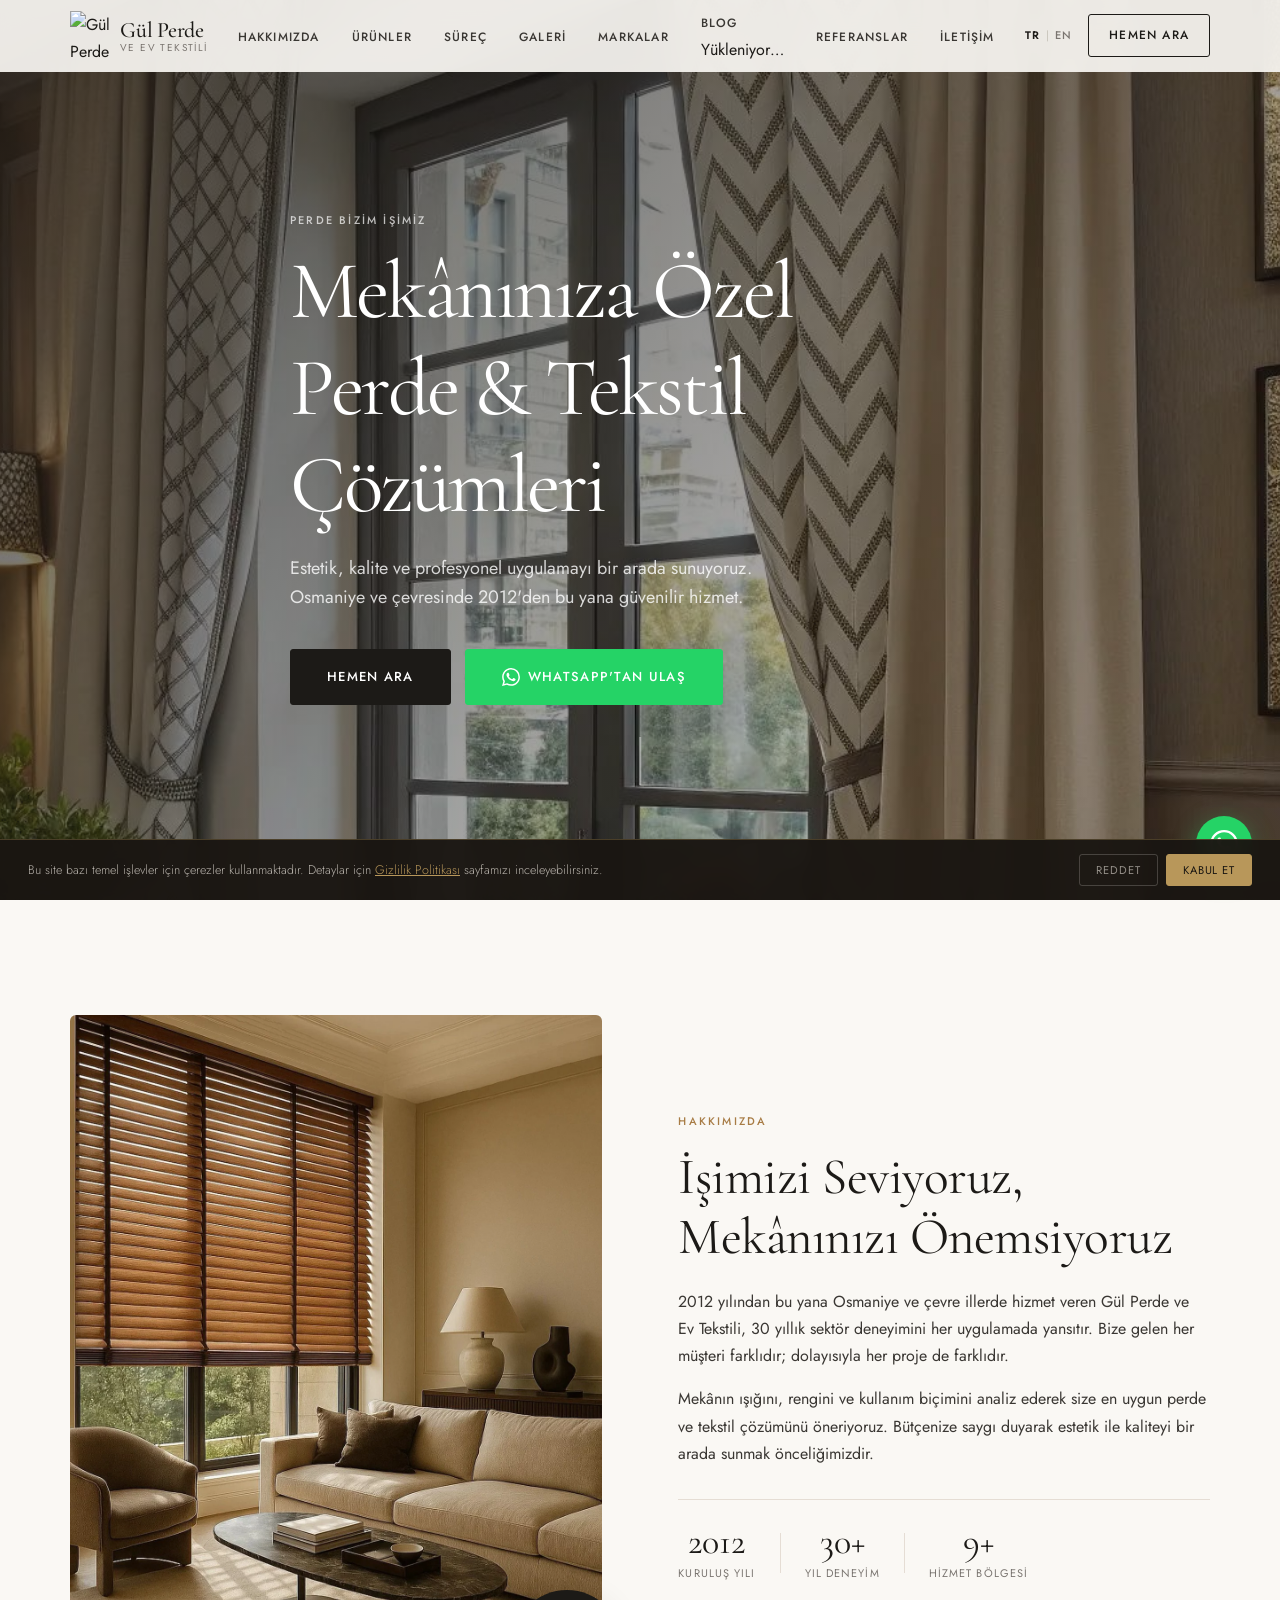
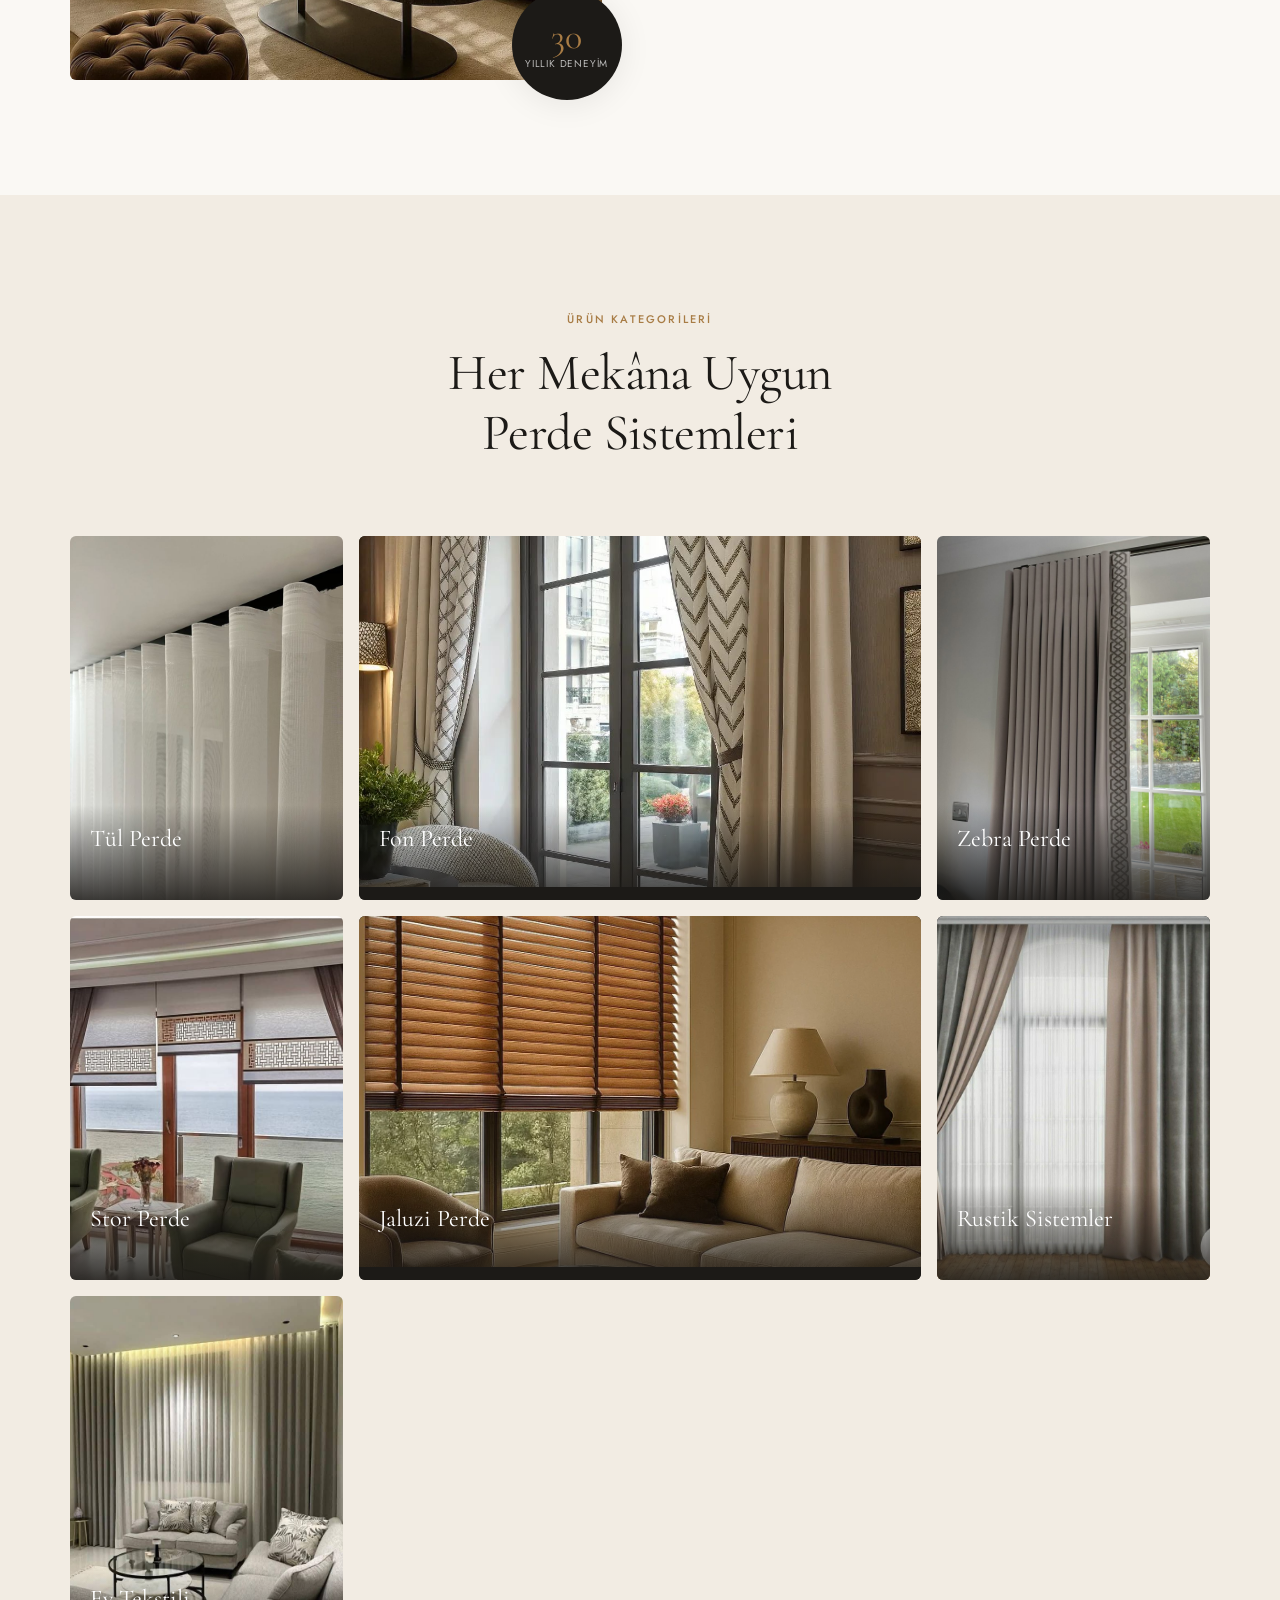
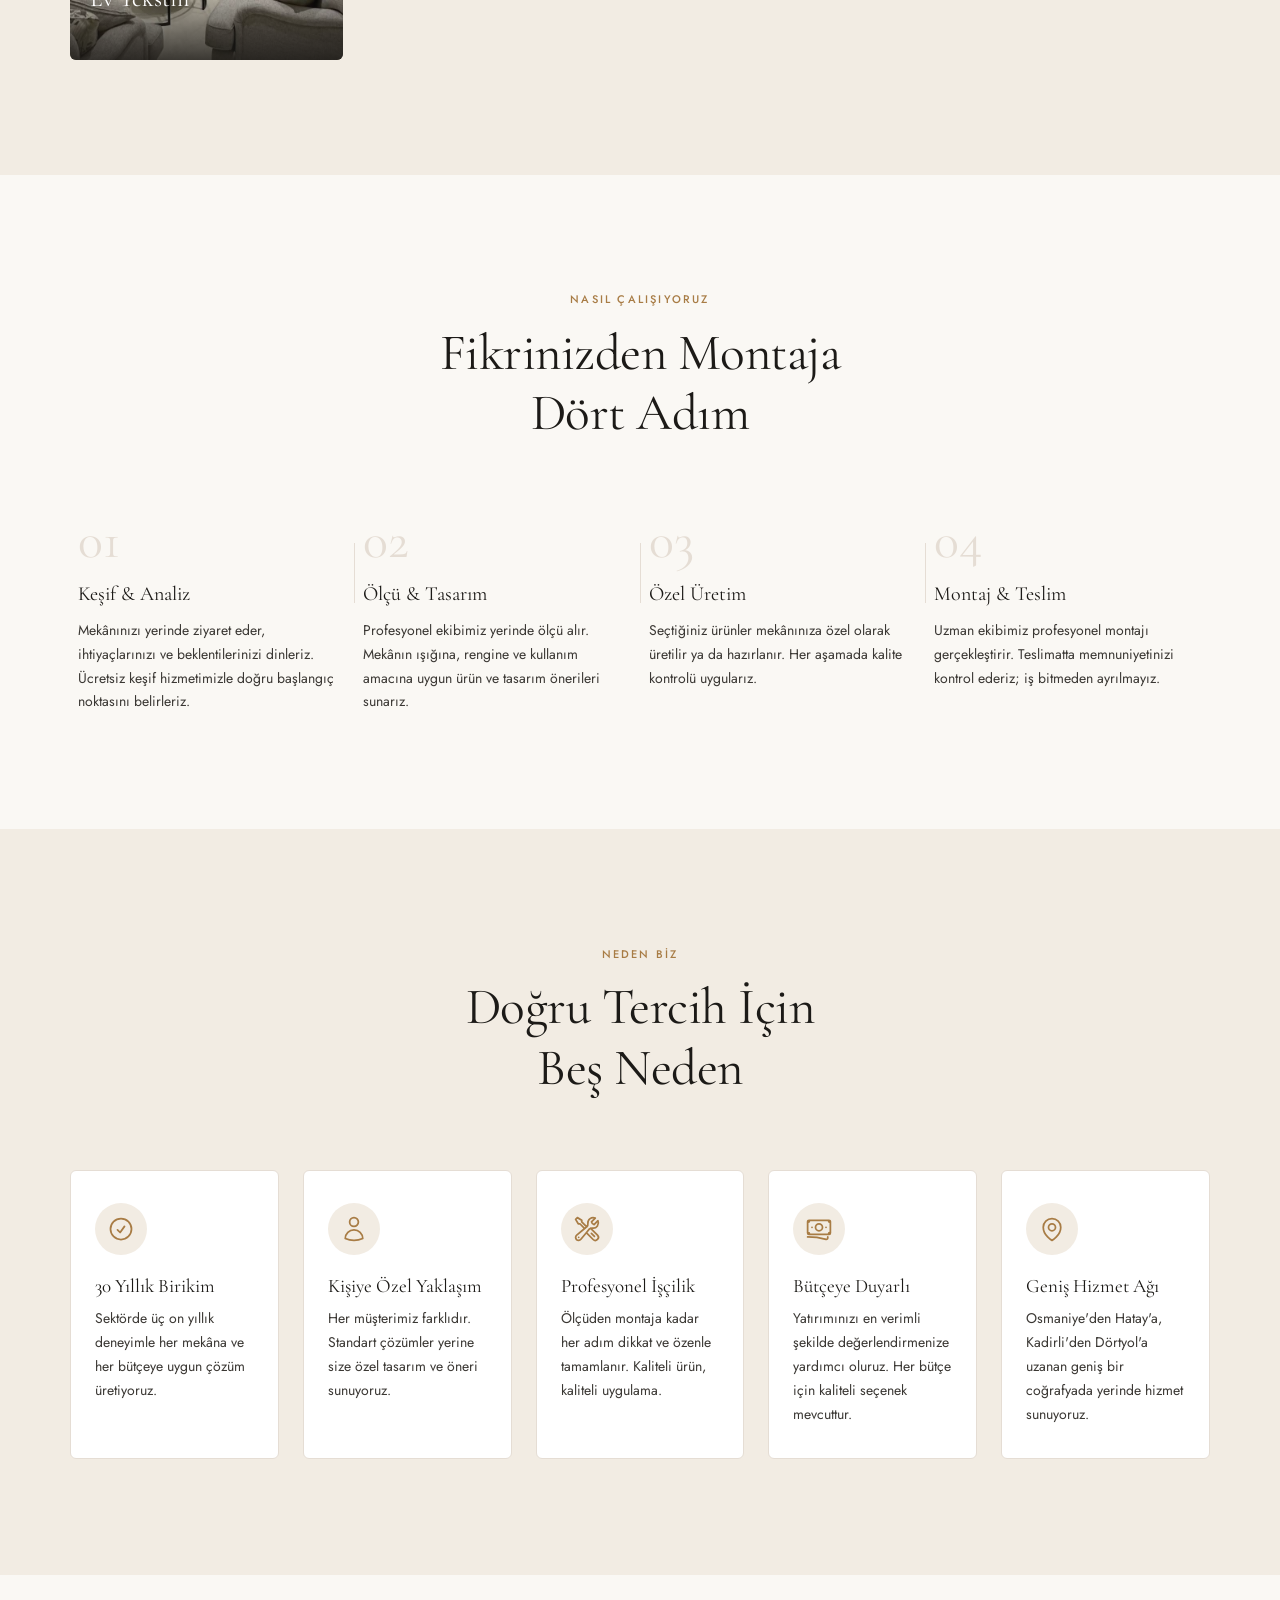
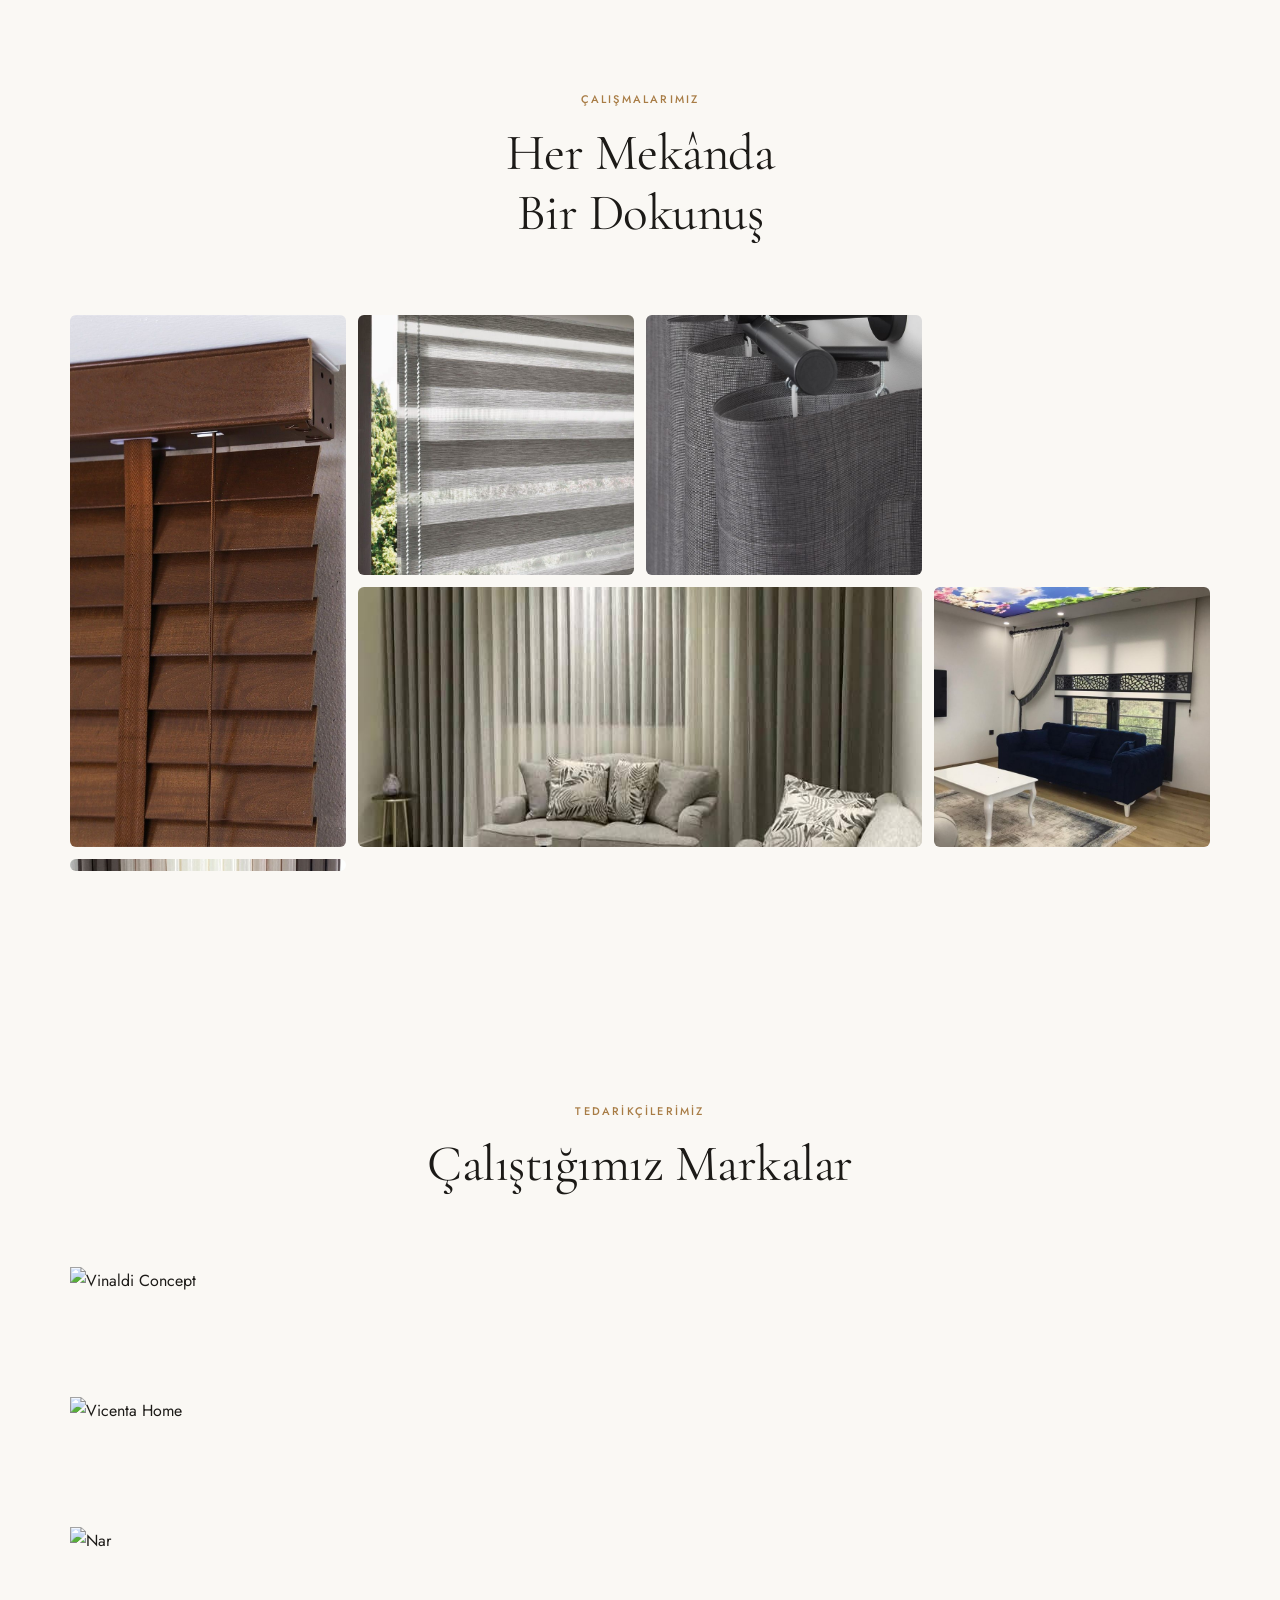
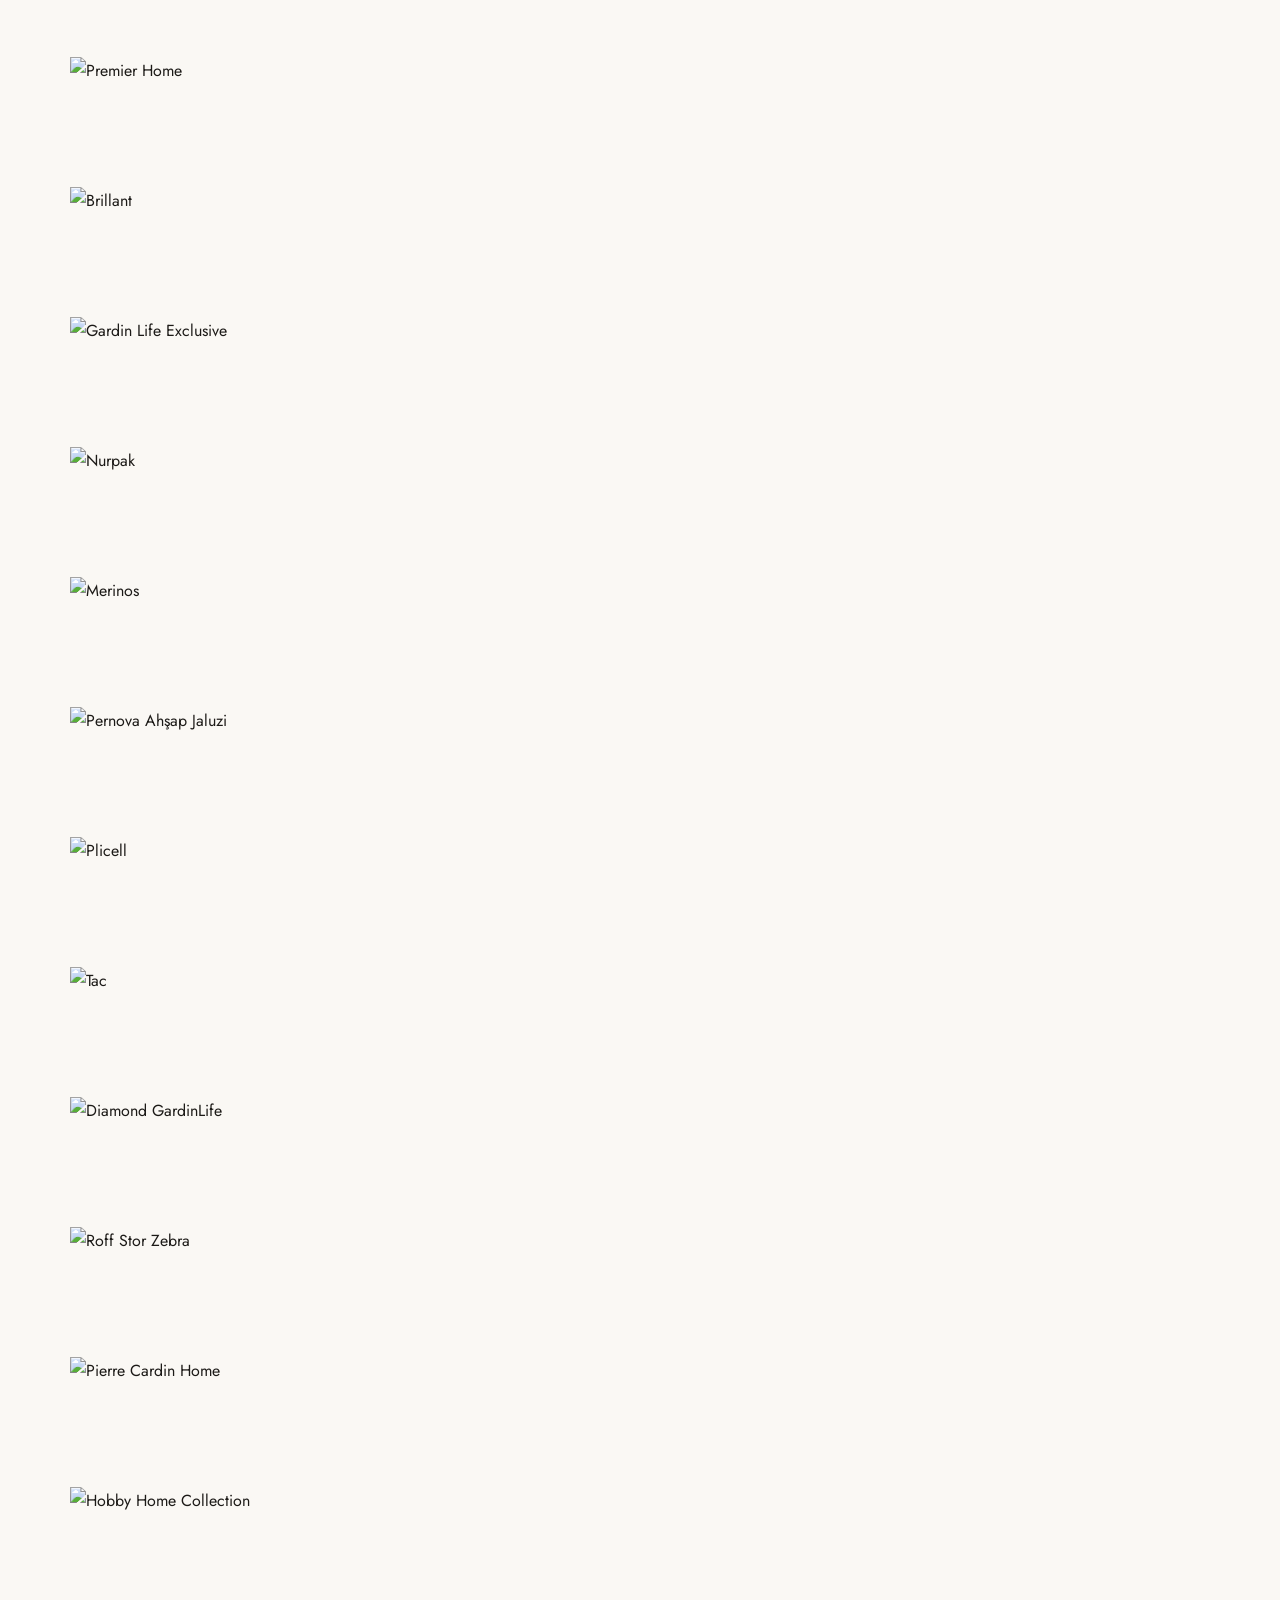
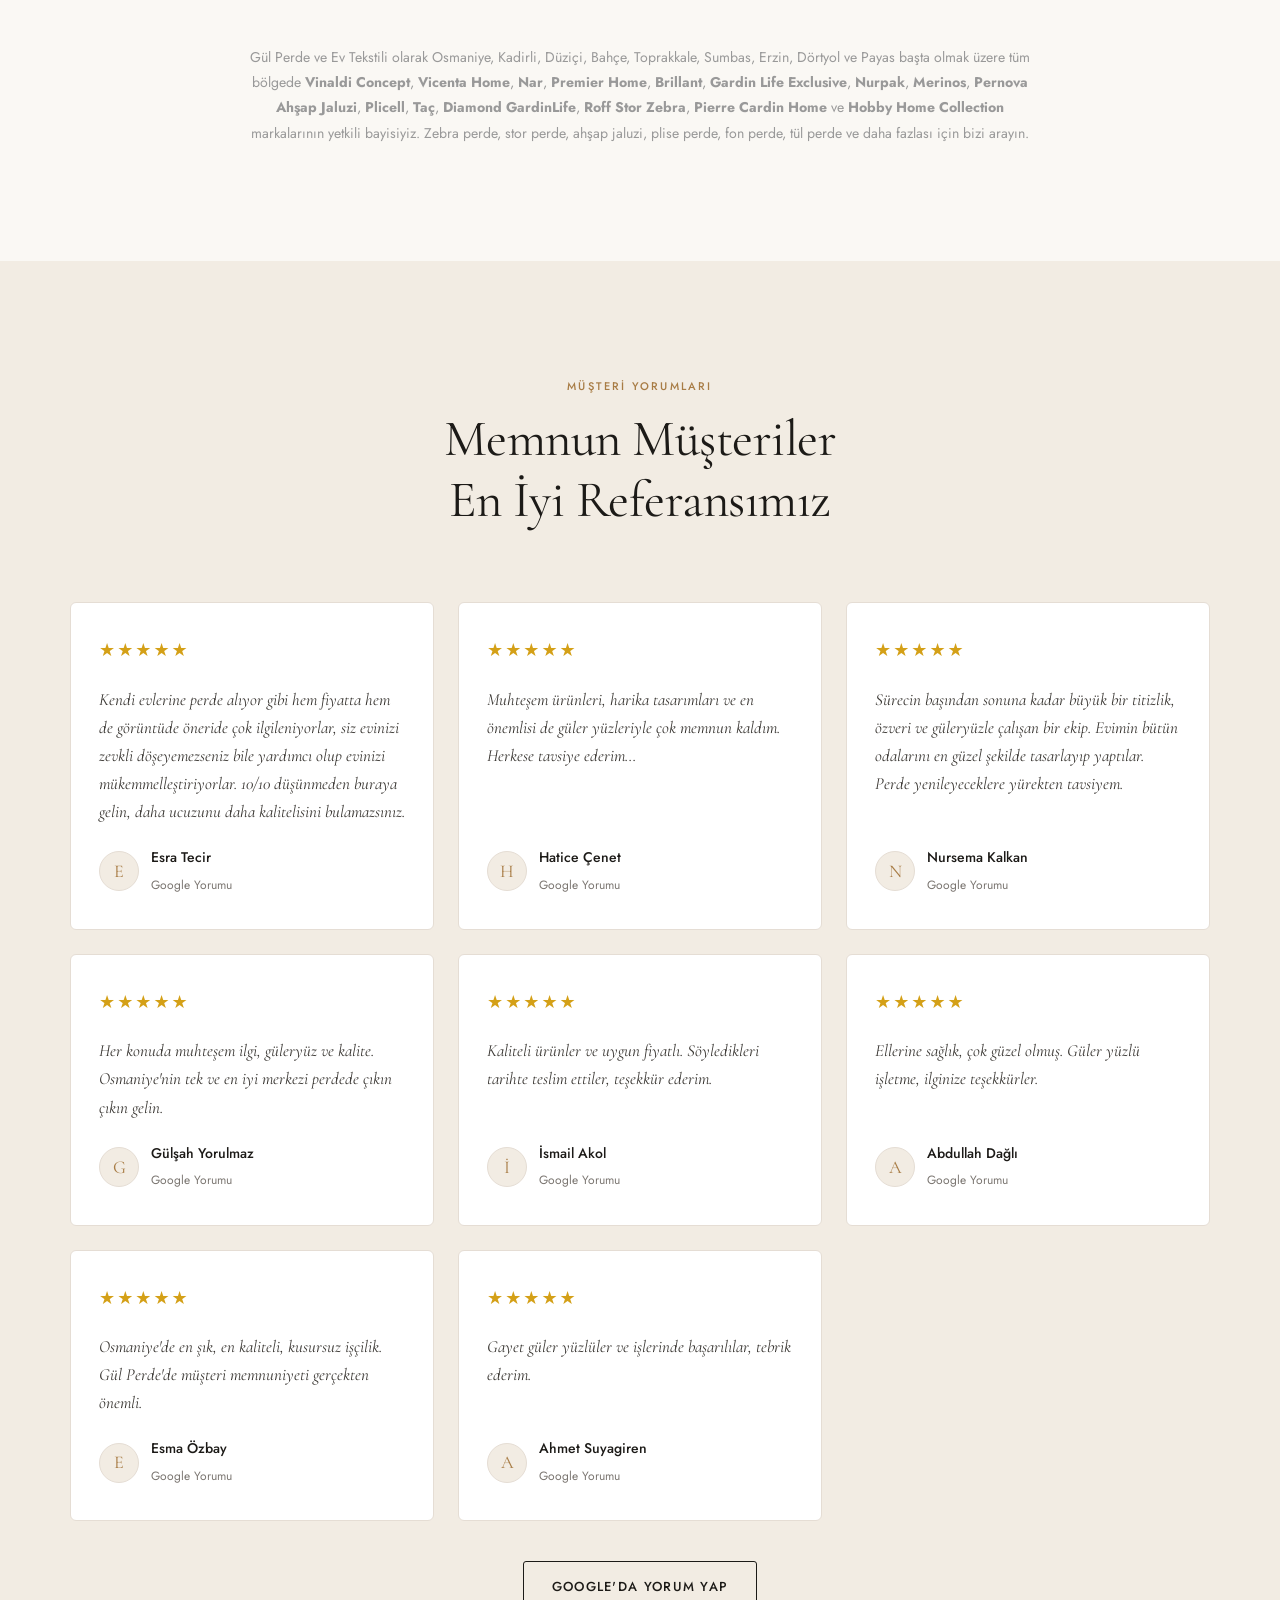
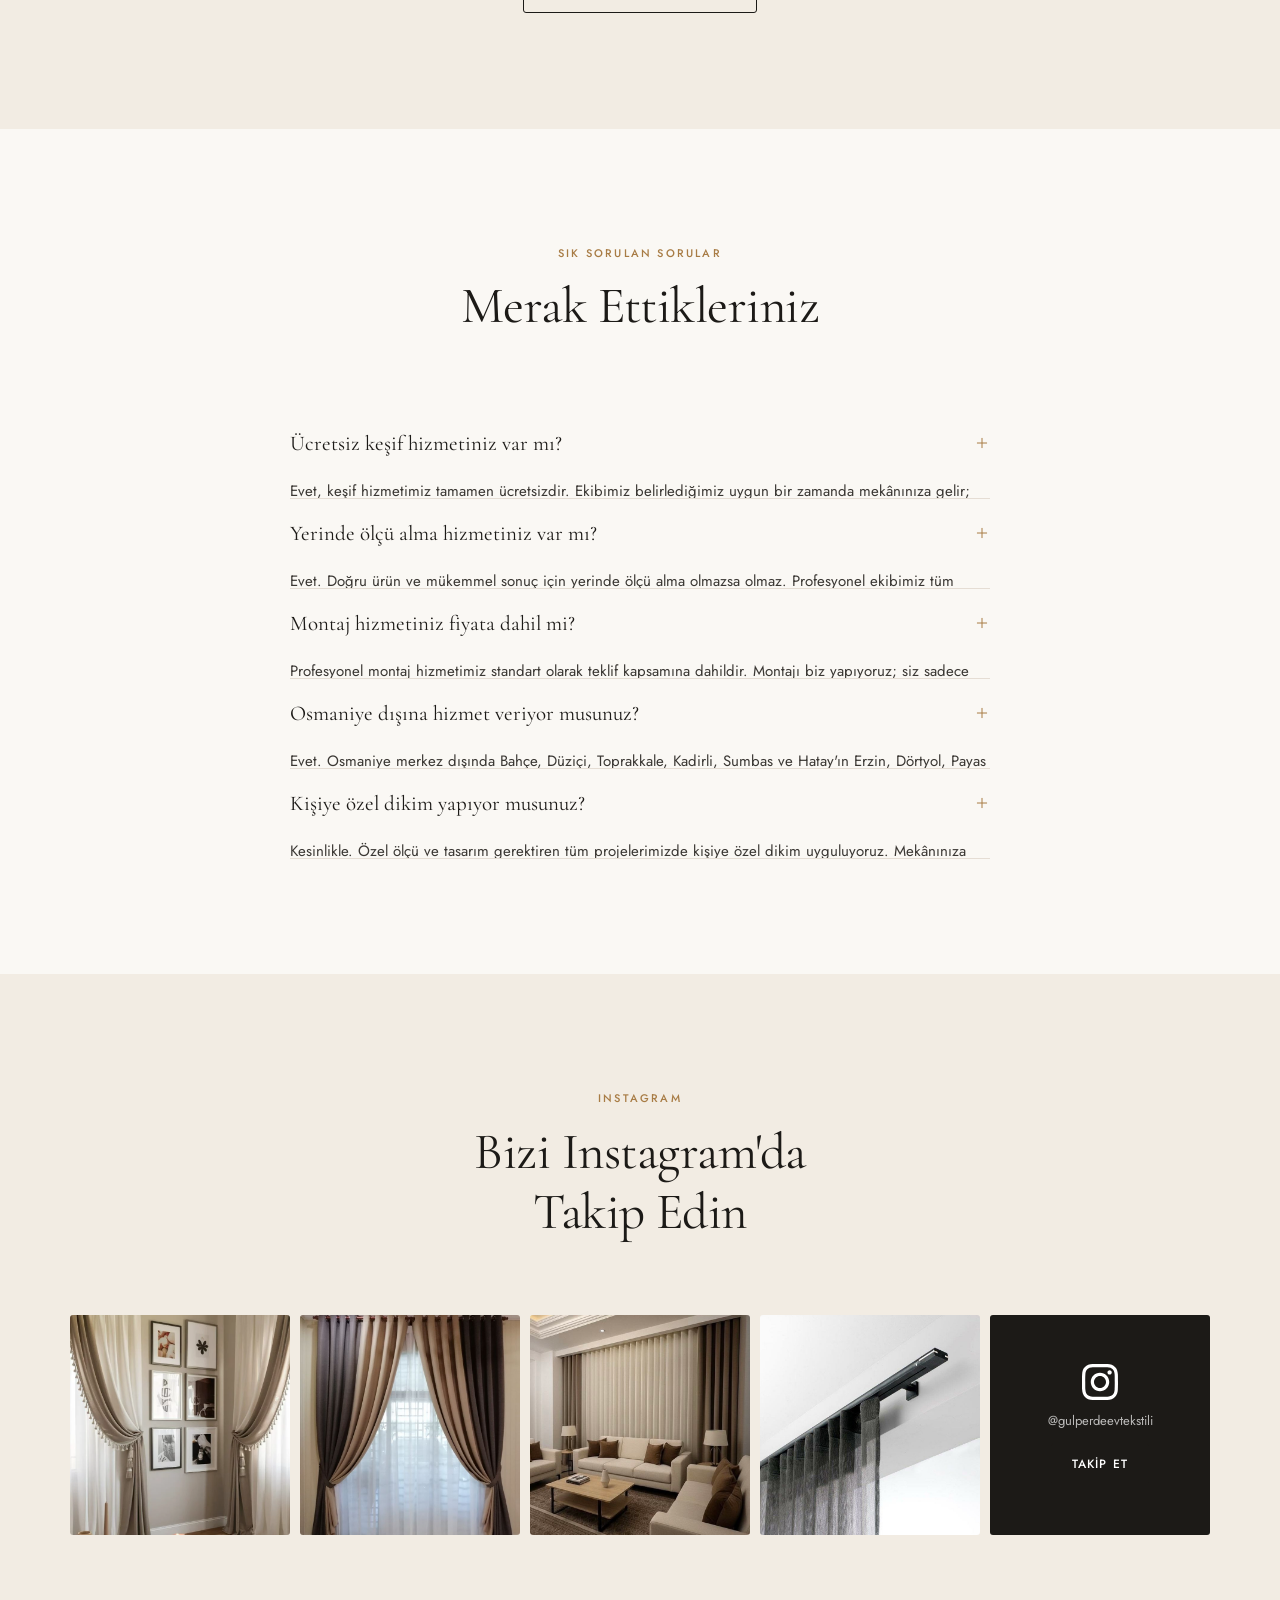
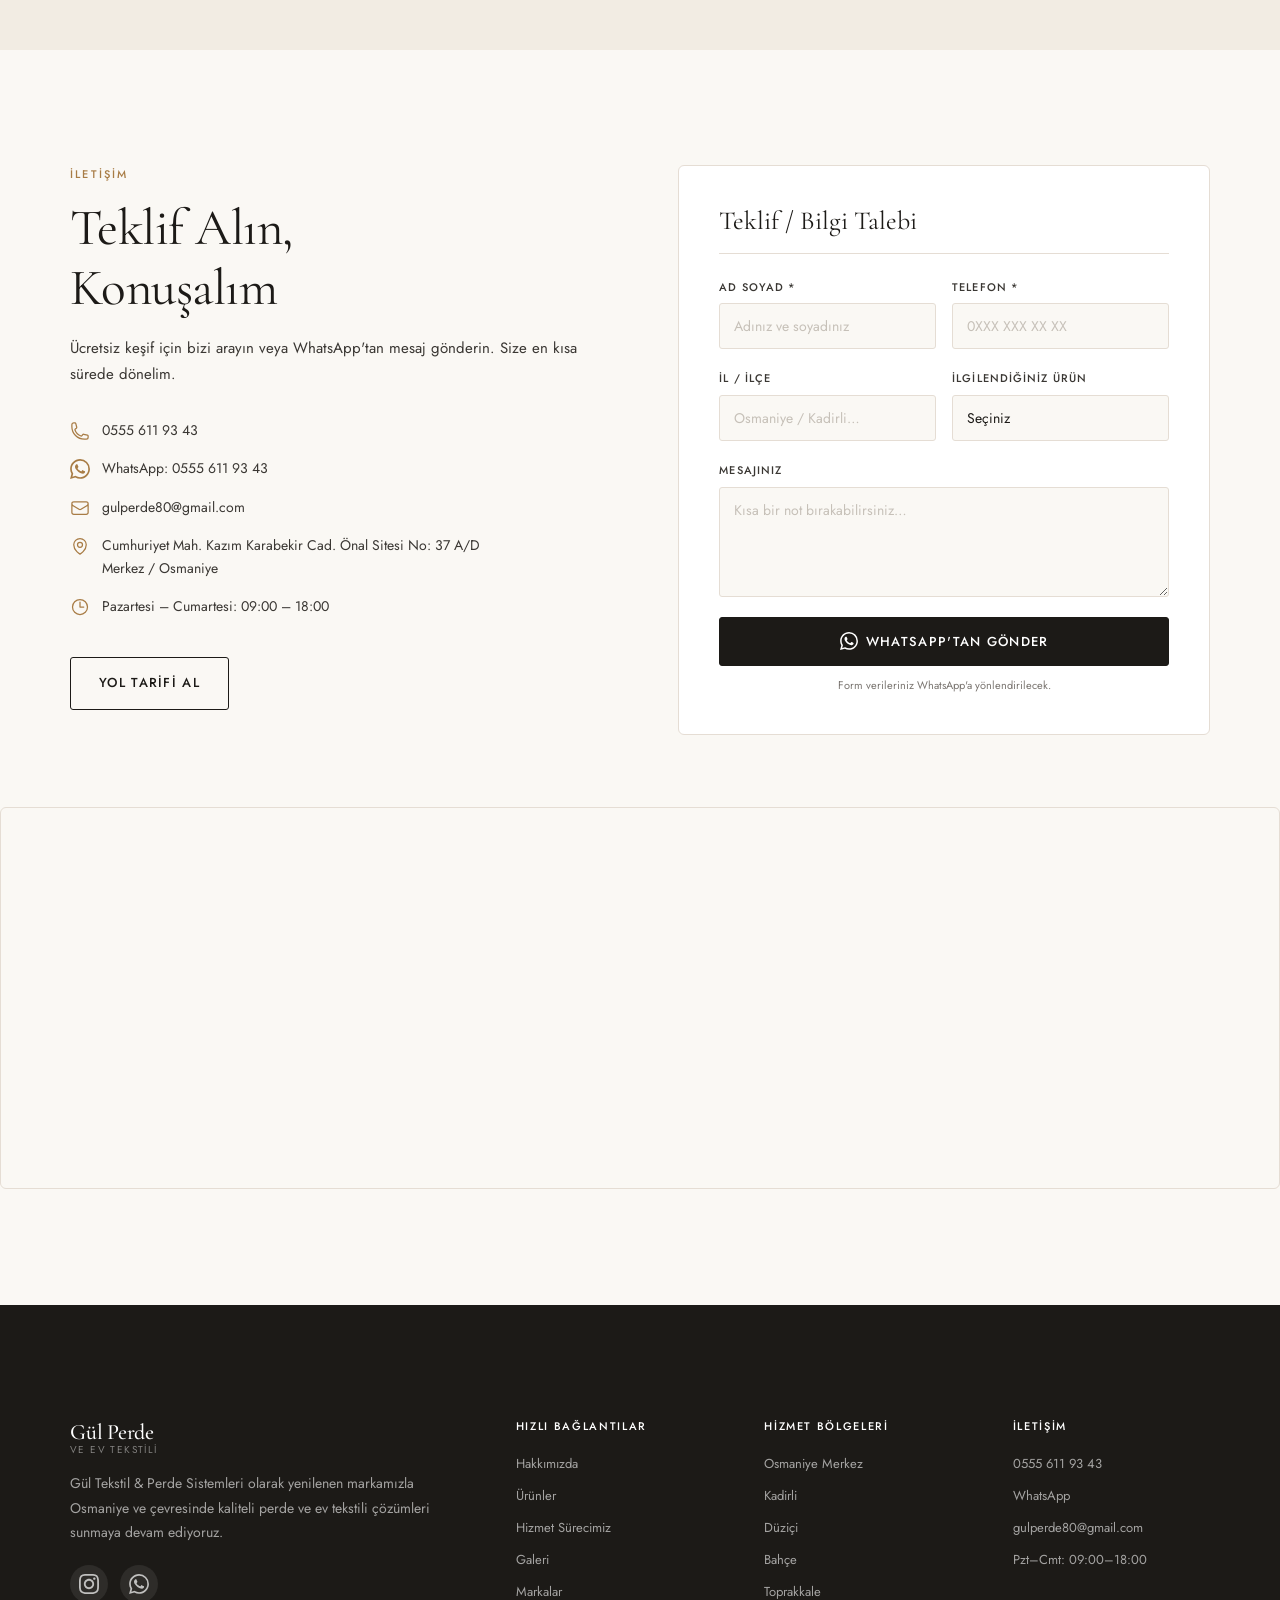
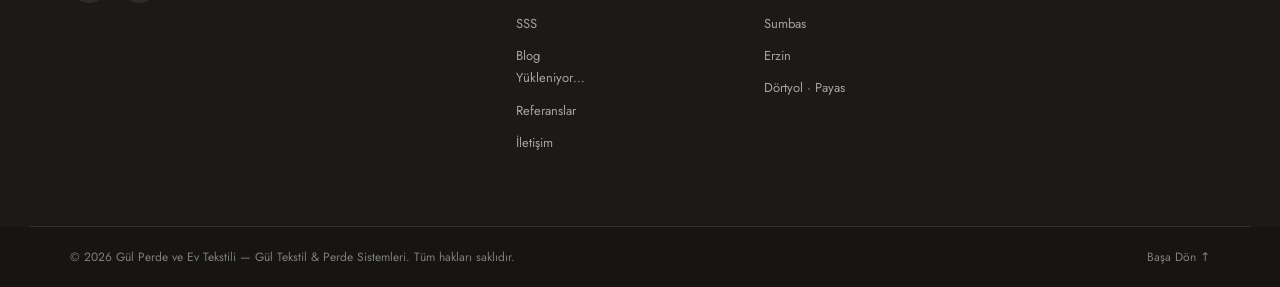
==== index-server.html @ 3fffc5e8 "İlk commit — Gül Perde kurumsal web sitesi index-server.html, style.css, script.js, referans/, kvkk," ====
<!DOCTYPE html>
<html lang="tr">
<head>
  <meta charset="UTF-8" />
  <meta name="viewport" content="width=device-width, initial-scale=1.0" />

  <!-- ─── SEO ─────────────────────────────────────────────── -->
  <title>Gül Perde ve Ev Tekstili | Osmaniye Perdeci | Perde Sistemleri</title>
  <meta name="description" content="Osmaniye'nin güvenilir perdecisi Gül Perde ve Ev Tekstili. Vinaldi, Taç, Merinos, Pierre Cardin Home, Roff, Diamond, Plicell, Pernova, Gardin Life, Hobby ve daha fazlasinin yetkili bayii. Zebra perde, stor perde, jaluzi, fon ve tül perde çözümleri. Ücretsiz keşif, profesyonel montaj. 0555 611 9343" />
  <meta name="keywords" content="Osmaniye perdeci, Osmaniye perde, zebra perde, stor perde, jaluzi perde, fon perde, tul perde, ev tekstili, perde sistemleri, Kadirli perdeci, Duziçi perdeci, Bahce perdeci, Toprakkale perdeci, Sumbas perdeci, Erzin perdeci, Dörtyol perdeci, Payas perdeci, Vinaldi perde Osmaniye, Vicenta Home Osmaniye, Nar perde Osmaniye, Premier Home Osmaniye, Brillant perde Osmaniye, Gardin Life Osmaniye, Nurpak perde Osmaniye, Merinos perde Osmaniye, Pernova ahsap jaluzi Osmaniye, Plicell perde Osmaniye, Tac perde Osmaniye, Diamond GardinLife Osmaniye, Roff stor zebra Osmaniye, Pierre Cardin Home Osmaniye, Hobby Home Collection Osmaniye, Vinaldi bayii Osmaniye, Merinos bayii Osmaniye, Tac perde bayii Osmaniye, Pierre Cardin perde bayii, Roff perde bayii Osmaniye, perde magaza Osmaniye, perde fiyatlari Osmaniye, zebra perde fiyat, ahsap jaluzi Osmaniye" />
  <meta name="robots" content="index, follow" />
  <link rel="canonical" href="https://gulperde.com.tr/" />

  <!-- ─── OPEN GRAPH ───────────────────────────────────────── -->
  <meta property="og:type" content="website" />
  <meta property="og:url" content="https://gulperde.com.tr/" />
  <meta property="og:title" content="Gül Perde ve Ev Tekstili | Osmaniye" />
  <meta property="og:description" content="Osmaniye'de Vinaldi, Taç, Merinos, Pierre Cardin Home, Roff, Diamond GardinLife, Plicell, Pernova, Gardin Life, Nurpak, Hobby ve daha fazlasinin yetkili bayii. Ücretsiz keşif, yerinde ölçü, profesyonel montaj." />
  <meta property="og:image" content="https://gulperde.com.tr/images/premium-fon-perde.jpg" />
  <meta property="og:locale" content="tr_TR" />
  <meta property="og:site_name" content="Gül Perde ve Ev Tekstili" />
  <meta name="twitter:card" content="summary_large_image" />

  <!-- ─── SCHEMA.ORG ──────────────────────────────────────── -->
  <script type="application/ld+json">
  {
    "@context": "https://schema.org",
    "@type": "LocalBusiness",
    "name": "Gül Perde ve Ev Tekstili",
    "alternateName": "Gül Tekstil & Perde Sistemleri",
    "description": "Osmaniye ve çevre illerde perde sistemleri ve ev tekstili çözümleri sunan, 2012'den bu yana hizmet veren, 30 yıllık sektör deneyimine sahip profesyonel perdeci.",
    "url": "https://gulperde.com.tr",
    "telephone": "+905556119343",
    "email": "gulperde80@gmail.com",
    "foundingDate": "2012",
    "address": {
      "@type": "PostalAddress",
      "streetAddress": "Cumhuriyet Mahallesi Kazım Karabekir Caddesi Önal Sitesi No: 37 A/D",
      "addressLocality": "Merkez",
      "addressRegion": "Osmaniye",
      "postalCode": "80440",
      "addressCountry": "TR"
    },
    "geo": { "@type": "GeoCoordinates", "latitude": 37.0696182, "longitude": 36.2553285 },
    "openingHours": "Mo-Sa 09:00-18:00",
    "areaServed": ["Osmaniye","Kadirli","Düziçi","Bahçe","Toprakkale","Sumbas","Hatay","Erzin","Dörtyol","Payas"],
    "serviceType": ["Tül Perde","Fon Perde","Zebra Perde","Stor Perde","Jaluzi Perde","Rustik Sistemler","Ev Tekstili","Perde Montajı"]
  }
  </script>

  <!-- ─── FONTS ────────────────────────────────────────────── -->
  <link rel="preconnect" href="https://fonts.googleapis.com" />
  <link rel="preconnect" href="https://fonts.gstatic.com" crossorigin />
  <link href="https://fonts.googleapis.com/css2?family=Cormorant+Garamond:ital,wght@0,300;0,400;0,500;0,600;1,300;1,400&family=Jost:wght@300;400;500&display=swap" rel="stylesheet" />

  <link rel="stylesheet" href="style.css" />
  <noscript><style>[data-reveal]{opacity:1!important;transform:none!important}</style></noscript>
 <!-- Google tag (gtag.js) -->
  <script async src="https://www.googletagmanager.com/gtag/js?id=G-98YGMZXVBJ"></script>
  <script>
    window.dataLayer = window.dataLayer || [];
    function gtag(){dataLayer.push(arguments);}
    gtag('js', new Date());
    gtag('config', 'G-98YGMZXVBJ');
  </script>
  <link rel="icon" type="image/x-icon" href="/favicon.ico">
</head>
<body>

<!-- ═══════════════ HEADER ═══════════════════════════════════ -->
<header class="site-header" id="site-header">
  <div class="hdr-inner container">

    <!-- Logo -->
    <a href="#hero" class="logo" aria-label="Gül Perde ve Ev Tekstili — Ana Sayfa">
      <!-- Logo placeholder: images/logo.png dosyasını oluşturun, aşağıdaki satırın yorumunu kaldırın -->
      <img src="images/logo.png" alt="Gül Perde ve Ev Tekstili" width="50" height="50" loading="lazy" style="flex-shrink:0;" />
      <div class="logo-text">
        <span class="logo-main">Gül Perde</span>
        <span class="logo-sub" data-tr="ve Ev Tekstili" data-en="&amp; Home Textiles">ve Ev Tekstili</span>
      </div>
    </a>

    <!-- Nav -->
    <nav class="main-nav" id="main-nav" aria-label="Ana menü">
      <ul>
        <li><a href="#about"    data-tr="Hakkımızda" data-en="About">Hakkımızda</a></li>
        <li><a href="#products" data-tr="Ürünler"    data-en="Products">Ürünler</a></li>
        <li><a href="#process"  data-tr="Süreç"      data-en="Process">Süreç</a></li>
        <li><a href="#gallery"  data-tr="Galeri"     data-en="Gallery">Galeri</a></li>
        <li><a href="#brands"   data-tr="Markalar"   data-en="Brands">Markalar</a></li>
        <li class="nav-dropdown" id="blog-nav-item"><a href="/blog/" data-tr="Blog" data-en="Blog">Blog</a><div class="dropdown-menu" id="blog-dropdown"><div class="dropdown-loading">Yükleniyor…</div></div></li>
        <li><a href="/referans/" data-tr="Referanslar" data-en="Our Work">Referanslar</a></li>
        <li><a href="#contact"  data-tr="İletişim"   data-en="Contact">İletişim</a></li>
      </ul>
    </nav>

    <!-- Right controls -->
    <div class="hdr-right">
      <div class="lang-sw" role="group" aria-label="Dil seçimi">
        <button class="lang-btn active" data-lang="tr" aria-pressed="true">TR</button>
        <span aria-hidden="true">|</span>
        <button class="lang-btn" data-lang="en" aria-pressed="false">EN</button>
      </div>
      <a href="tel:+905556119343" class="btn btn-sm btn-outline hdr-cta"
         data-tr="Hemen Ara" data-en="Call Now">Hemen Ara</a>
      <button class="hamburger" id="hamburger" aria-label="Menüyü aç" aria-expanded="false">
        <span></span><span></span><span></span>
      </button>
    </div>

  </div>
</header>

<!-- Mobile nav drawer -->
<div class="mobile-nav-overlay" id="mobile-nav-overlay" aria-hidden="true">
  <nav aria-label="Mobil menü">
    <ul>
      <li><a href="#about"    data-tr="Hakkımızda" data-en="About">Hakkımızda</a></li>
      <li><a href="#products" data-tr="Ürünler"    data-en="Products">Ürünler</a></li>
      <li><a href="#process"  data-tr="Süreç"      data-en="Process">Süreç</a></li>
      <li><a href="#gallery"  data-tr="Galeri"     data-en="Gallery">Galeri</a></li>
        <li><a href="#brands"   data-tr="Markalar"   data-en="Brands">Markalar</a></li>
      <li><a href="#reviews"  data-tr="Yorumlar"   data-en="Reviews">Yorumlar</a></li>
      <li class="nav-dropdown" id="blog-nav-item"><a href="/blog/" data-tr="Blog" data-en="Blog">Blog</a><div class="dropdown-menu" id="blog-dropdown"><div class="dropdown-loading">Yükleniyor…</div></div></li>
      <li><a href="/referans/" data-tr="Referanslar" data-en="Our Work">Referanslar</a></li>
        <li><a href="#contact"  data-tr="İletişim"   data-en="Contact">İletişim</a></li>
    </ul>
    <div class="mob-ctas">
      <a href="tel:+905556119343" class="btn btn-primary btn-full"
         data-tr="Hemen Ara" data-en="Call Now">Hemen Ara</a>
      <a href="https://wa.me/905556119343" class="btn btn-wa btn-full"
         data-tr="WhatsApp'tan Ulaş" data-en="Contact via WhatsApp">WhatsApp'tan Ulaş</a>
    </div>
  </nav>
</div>

<main>

<!-- ═══════════════ HERO ══════════════════════════════════════ -->
<!-- Hero arka planı için: images/hero-bg.jpg dosyası ekleyin -->
<section class="hero" id="hero" aria-label="Ana banner">
  <div class="hero-bg" style="background-image:url('images/premium-fon-perde.jpg')"></div>
  <div class="hero-overlay"></div>
  <div class="container hero-content">
    <p class="eyebrow hero-eyebrow" data-tr="Perde Bizim İşimiz" data-en="Curtains Are Our Business">Perde Bizim İşimiz</p>
    <h1 class="hero-title" data-tr="Mekânınıza Özel<br>Perde &amp; Tekstil Çözümleri" data-en="Custom Curtain &amp;<br>Textile Solutions">
      Mekânınıza Özel<br>Perde &amp; Tekstil Çözümleri
    </h1>
    <p class="hero-sub" data-tr="Estetik, kalite ve profesyonel uygulamayı bir arada sunuyoruz.<br>Osmaniye ve çevresinde 2012'den bu yana güvenilir hizmet." data-en="Aesthetics, quality and professional installation, combined.<br>Serving Osmaniye and surroundings since 2012.">
      Estetik, kalite ve profesyonel uygulamayı bir arada sunuyoruz.<br>Osmaniye ve çevresinde 2012'den bu yana güvenilir hizmet.
    </p>
    <div class="hero-ctas">
      <a href="tel:+905556119343" class="btn btn-primary btn-lg"
         data-tr="Hemen Ara" data-en="Call Now">Hemen Ara</a>
      <a href="https://wa.me/905556119343" class="btn btn-wa btn-lg"
         data-tr="WhatsApp'tan Ulaş" data-en="WhatsApp Us">
        <svg width="18" height="18" viewBox="0 0 24 24" fill="currentColor" aria-hidden="true">
          <path d="M17.472 14.382c-.297-.149-1.758-.867-2.03-.967-.273-.099-.471-.148-.67.15-.197.297-.767.966-.94 1.164-.173.199-.347.223-.644.075-.297-.15-1.255-.463-2.39-1.475-.883-.788-1.48-1.761-1.653-2.059-.173-.297-.018-.458.13-.606.134-.133.298-.347.446-.52.149-.174.198-.298.298-.497.099-.198.05-.371-.025-.52-.075-.149-.669-1.612-.916-2.207-.242-.579-.487-.5-.669-.51-.173-.008-.371-.01-.57-.01-.198 0-.52.074-.792.372-.272.297-1.04 1.016-1.04 2.479 0 1.462 1.065 2.875 1.213 3.074.149.198 2.096 3.2 5.077 4.487.709.306 1.262.489 1.694.625.712.227 1.36.195 1.871.118.571-.085 1.758-.719 2.006-1.413.248-.694.248-1.289.173-1.413-.074-.124-.272-.198-.57-.347m-5.421 7.403h-.004a9.87 9.87 0 01-5.031-1.378l-.361-.214-3.741.982.998-3.648-.235-.374a9.86 9.86 0 01-1.51-5.26c.001-5.45 4.436-9.884 9.888-9.884 2.64 0 5.122 1.03 6.988 2.898a9.825 9.825 0 012.893 6.994c-.003 5.45-4.437 9.884-9.885 9.884m8.413-18.297A11.815 11.815 0 0012.05 0C5.495 0 .16 5.335.157 11.892c0 2.096.547 4.142 1.588 5.945L.057 24l6.305-1.654a11.882 11.882 0 005.683 1.448h.005c6.554 0 11.89-5.335 11.893-11.893a11.821 11.821 0 00-3.48-8.413z"/>
        </svg>
        WhatsApp'tan Ulaş
      </a>
    </div>
    <a href="#about" class="scroll-hint" aria-label="Aşağı kaydır">
      <span class="scroll-line"></span>
    </a>
  </div>
</section>

<!-- ═══════════════ ABOUT ═════════════════════════════════════ -->
<section class="about section-pad" id="about" aria-labelledby="about-title">
  <div class="container about-grid">

    <div class="about-img-wrap" data-reveal>
      <!-- Hakkımızda bölümü görseli için images/about-bg.jpg ekleyebilirsiniz -->
      <div class="about-img" style="background-image:url('images/jaluzi-perde-salon.webp')"></div>
      <div class="about-badge">
        <span class="badge-num">30</span>
        <span class="badge-txt" data-tr="Yıllık Deneyim" data-en="Years of Experience">Yıllık Deneyim</span>
      </div>
    </div>

    <div class="about-content" data-reveal>
      <p class="eyebrow" data-tr="Hakkımızda" data-en="About Us">Hakkımızda</p>
      <h2 id="about-title" data-tr="İşimizi Seviyoruz,<br>Mekânınızı Önemsiyoruz" data-en="We Love What We Do,<br>We Care About Your Space">
        İşimizi Seviyoruz,<br>Mekânınızı Önemsiyoruz
      </h2>
      <p data-tr="2012 yılından bu yana Osmaniye ve çevre illerde hizmet veren Gül Perde ve Ev Tekstili, 30 yıllık sektör deneyimini her uygulamada yansıtır. Bize gelen her müşteri farklıdır; dolayısıyla her proje de farklıdır." data-en="Serving Osmaniye and the surrounding provinces since 2012, Gül Perde ve Ev Tekstili brings 30 years of industry experience to every project. Every customer who comes to us is unique — and so is every project.">
        2012 yılından bu yana Osmaniye ve çevre illerde hizmet veren Gül Perde ve Ev Tekstili, 30 yıllık sektör deneyimini her uygulamada yansıtır. Bize gelen her müşteri farklıdır; dolayısıyla her proje de farklıdır.
      </p>
      <p data-tr="Mekânın ışığını, rengini ve kullanım biçimini analiz ederek size en uygun perde ve tekstil çözümünü öneriyoruz. Bütçenize saygı duyarak estetik ile kaliteyi bir arada sunmak önceliğimizdir." data-en="We analyse your space's light, colour and usage patterns to recommend the most suitable curtain and textile solution. Our priority is delivering aesthetics and quality while respecting your budget.">
        Mekânın ışığını, rengini ve kullanım biçimini analiz ederek size en uygun perde ve tekstil çözümünü öneriyoruz. Bütçenize saygı duyarak estetik ile kaliteyi bir arada sunmak önceliğimizdir.
      </p>
      <div class="about-stats">
        <div class="stat">
          <span class="stat-num">2012</span>
          <span class="stat-lbl" data-tr="Kuruluş Yılı" data-en="Founded">Kuruluş Yılı</span>
        </div>
        <div class="stat-div"></div>
        <div class="stat">
          <span class="stat-num">30+</span>
          <span class="stat-lbl" data-tr="Yıl Deneyim" data-en="Years Experience">Yıl Deneyim</span>
        </div>
        <div class="stat-div"></div>
        <div class="stat">
          <span class="stat-num">9+</span>
          <span class="stat-lbl" data-tr="Hizmet Bölgesi" data-en="Service Areas">Hizmet Bölgesi</span>
        </div>
      </div>
    </div>

  </div>
</section>

<!-- ═══════════════ PRODUCTS ══════════════════════════════════ -->
<section class="products section-pad bg-warm" id="products" aria-labelledby="products-title">
  <div class="container">
    <div class="section-header" data-reveal>
      <p class="eyebrow" data-tr="Ürün Kategorileri" data-en="Product Categories">Ürün Kategorileri</p>
      <h2 id="products-title" data-tr="Her Mekâna Uygun<br>Perde Sistemleri" data-en="Curtain Systems<br>For Every Space">Her Mekâna Uygun<br>Perde Sistemleri</h2>
    </div>

    <div class="products-grid" data-reveal>

      <article class="prod-card" style="--bg:url('images/hero-tul-perde.jpg')">
        <div class="prod-img"></div>
        <div class="prod-body">
          <h3 data-tr="Tül Perde" data-en="Sheer Curtains">Tül Perde</h3>
          <p data-tr="Işığı yumuşatır, mekânı aydınlatır." data-en="Softens light, brightens your space.">Işığı yumuşatır, mekânı aydınlatır.</p>
        </div>
      </article>

      <article class="prod-card prod-card--lg" style="--bg:url('images/premium-fon-perde.jpg')">
        <div class="prod-img"></div>
        <div class="prod-body">
          <h3 data-tr="Fon Perde" data-en="Blackout Curtains">Fon Perde</h3>
          <p data-tr="Renk, doku ve konfor bir arada." data-en="Colour, texture and comfort combined.">Renk, doku ve konfor bir arada.</p>
        </div>
      </article>

      <article class="prod-card" style="--bg:url('images/zebra-stor-perde.jpg')">
        <div class="prod-img"></div>
        <div class="prod-body">
          <h3 data-tr="Zebra Perde" data-en="Zebra Blinds">Zebra Perde</h3>
          <p data-tr="Modern görünüm, pratik kullanım." data-en="Modern look, practical use.">Modern görünüm, pratik kullanım.</p>
        </div>
      </article>

      <article class="prod-card" style="--bg:url('images/rustik-stor-sistem.jpg')">
        <div class="prod-img"></div>
        <div class="prod-body">
          <h3 data-tr="Stor Perde" data-en="Roller Blinds">Stor Perde</h3>
          <p data-tr="Sade, şık ve fonksiyonel." data-en="Simple, elegant and functional.">Sade, şık ve fonksiyonel.</p>
        </div>
      </article>

      <article class="prod-card prod-card--lg" style="--bg:url('images/jaluzi-perde-salon.webp')">
        <div class="prod-img"></div>
        <div class="prod-body">
          <h3 data-tr="Jaluzi Perde" data-en="Venetian Blinds">Jaluzi Perde</h3>
          <p data-tr="Işık kontrolü ve mahremiyet bir arada." data-en="Light control and privacy together.">Işık kontrolü ve mahremiyet bir arada.</p>
        </div>
      </article>

      <article class="prod-card" style="--bg:url('images/fon-tul-kombin.jpg')">
        <div class="prod-img"></div>
        <div class="prod-body">
          <h3 data-tr="Rustik Sistemler" data-en="Rustic Systems">Rustik Sistemler</h3>
          <p data-tr="Doğal malzeme, özgün karakter." data-en="Natural materials, authentic character.">Doğal malzeme, özgün karakter.</p>
        </div>
      </article>

      <article class="prod-card" style="--bg:url('images/salon-fon-perde.jpg')">
        <div class="prod-img"></div>
        <div class="prod-body">
          <h3 data-tr="Ev Tekstili" data-en="Home Textiles">Ev Tekstili</h3>
          <p data-tr="Yastık, örtü ve tamamlayıcı aksesuarlar." data-en="Cushions, throws and complementary accessories.">Yastık, örtü ve tamamlayıcı aksesuarlar.</p>
        </div>
      </article>

    </div>
  </div>
</section>

<!-- ═══════════════ PROCESS ═══════════════════════════════════ -->
<section class="process section-pad" id="process" aria-labelledby="process-title">
  <div class="container">
    <div class="section-header" data-reveal>
      <p class="eyebrow" data-tr="Nasıl Çalışıyoruz" data-en="How We Work">Nasıl Çalışıyoruz</p>
      <h2 id="process-title" data-tr="Fikrinizden Montaja<br>Dört Adım" data-en="From Idea to Installation<br>Four Steps">Fikrinizden Montaja<br>Dört Adım</h2>
    </div>

    <div class="process-steps" data-reveal>
      <div class="process-step">
        <div class="step-num">01</div>
        <h3 data-tr="Keşif &amp; Analiz" data-en="Discovery &amp; Analysis">Keşif &amp; Analiz</h3>
        <p data-tr="Mekânınızı yerinde ziyaret eder, ihtiyaçlarınızı ve beklentilerinizi dinleriz. Ücretsiz keşif hizmetimizle doğru başlangıç noktasını belirleriz." data-en="We visit your space in person, listen to your needs and expectations. Our free consultation service sets the right starting point.">
          Mekânınızı yerinde ziyaret eder, ihtiyaçlarınızı ve beklentilerinizi dinleriz. Ücretsiz keşif hizmetimizle doğru başlangıç noktasını belirleriz.
        </p>
      </div>
      <div class="step-connector" aria-hidden="true"></div>
      <div class="process-step">
        <div class="step-num">02</div>
        <h3 data-tr="Ölçü &amp; Tasarım" data-en="Measurement &amp; Design">Ölçü &amp; Tasarım</h3>
        <p data-tr="Profesyonel ekibimiz yerinde ölçü alır. Mekânın ışığına, rengine ve kullanım amacına uygun ürün ve tasarım önerileri sunarız." data-en="Our professional team takes on-site measurements. We present product and design proposals suited to your space's light, colour and purpose.">
          Profesyonel ekibimiz yerinde ölçü alır. Mekânın ışığına, rengine ve kullanım amacına uygun ürün ve tasarım önerileri sunarız.
        </p>
      </div>
      <div class="step-connector" aria-hidden="true"></div>
      <div class="process-step">
        <div class="step-num">03</div>
        <h3 data-tr="Özel Üretim" data-en="Custom Production">Özel Üretim</h3>
        <p data-tr="Seçtiğiniz ürünler mekânınıza özel olarak üretilir ya da hazırlanır. Her aşamada kalite kontrolü uygularız." data-en="Selected products are produced or prepared exclusively for your space. We apply quality control at every stage.">
          Seçtiğiniz ürünler mekânınıza özel olarak üretilir ya da hazırlanır. Her aşamada kalite kontrolü uygularız.
        </p>
      </div>
      <div class="step-connector" aria-hidden="true"></div>
      <div class="process-step">
        <div class="step-num">04</div>
        <h3 data-tr="Montaj &amp; Teslim" data-en="Installation &amp; Handover">Montaj &amp; Teslim</h3>
        <p data-tr="Uzman ekibimiz profesyonel montajı gerçekleştirir. Teslimatta memnuniyetinizi kontrol ederiz; iş bitmeden ayrılmayız." data-en="Our expert team carries out professional installation. We check your satisfaction at handover — we don't leave until it's right.">
          Uzman ekibimiz profesyonel montajı gerçekleştirir. Teslimatta memnuniyetinizi kontrol ederiz; iş bitmeden ayrılmayız.
        </p>
      </div>
    </div>
  </div>
</section>

<!-- ═══════════════ WHY US ════════════════════════════════════ -->
<section class="why-us section-pad bg-warm" id="why-us" aria-labelledby="why-title">
  <div class="container">
    <div class="section-header" data-reveal>
      <p class="eyebrow" data-tr="Neden Biz" data-en="Why Choose Us">Neden Biz</p>
      <h2 id="why-title" data-tr="Doğru Tercih İçin<br>Beş Neden" data-en="Five Reasons to<br>Choose Right">Doğru Tercih İçin<br>Beş Neden</h2>
    </div>

    <div class="why-grid" data-reveal>
      <div class="why-card">
        <div class="why-icon" aria-hidden="true">
          <svg width="28" height="28" fill="none" stroke="currentColor" stroke-width="1.5" viewBox="0 0 24 24">
            <path stroke-linecap="round" stroke-linejoin="round" d="M9 12.75L11.25 15 15 9.75M21 12a9 9 0 11-18 0 9 9 0 0118 0z"/>
          </svg>
        </div>
        <h3 data-tr="30 Yıllık Birikim" data-en="30 Years of Expertise">30 Yıllık Birikim</h3>
        <p data-tr="Sektörde üç on yıllık deneyimle her mekâna ve her bütçeye uygun çözüm üretiyoruz." data-en="Three decades in the industry means we can solve for any space, any budget.">Sektörde üç on yıllık deneyimle her mekâna ve her bütçeye uygun çözüm üretiyoruz.</p>
      </div>
      <div class="why-card">
        <div class="why-icon" aria-hidden="true">
          <svg width="28" height="28" fill="none" stroke="currentColor" stroke-width="1.5" viewBox="0 0 24 24">
            <path stroke-linecap="round" stroke-linejoin="round" d="M15.75 6a3.75 3.75 0 11-7.5 0 3.75 3.75 0 017.5 0zM4.501 20.118a7.5 7.5 0 0114.998 0A17.933 17.933 0 0112 21.75c-2.676 0-5.216-.584-7.499-1.632z"/>
          </svg>
        </div>
        <h3 data-tr="Kişiye Özel Yaklaşım" data-en="Personalised Approach">Kişiye Özel Yaklaşım</h3>
        <p data-tr="Her müşterimiz farklıdır. Standart çözümler yerine size özel tasarım ve öneri sunuyoruz." data-en="Every customer is different. We offer personalised designs and recommendations, not off-the-shelf solutions.">Her müşterimiz farklıdır. Standart çözümler yerine size özel tasarım ve öneri sunuyoruz.</p>
      </div>
      <div class="why-card">
        <div class="why-icon" aria-hidden="true">
          <svg width="28" height="28" fill="none" stroke="currentColor" stroke-width="1.5" viewBox="0 0 24 24">
            <path stroke-linecap="round" stroke-linejoin="round" d="M11.42 15.17L17.25 21A2.652 2.652 0 0021 17.25l-5.877-5.877M11.42 15.17l2.496-3.03c.317-.384.74-.626 1.208-.766M11.42 15.17l-4.655 5.653a2.548 2.548 0 11-3.586-3.586l6.837-5.63m5.108-.233c.55-.164 1.163-.188 1.743-.14a4.5 4.5 0 004.486-6.336l-3.276 3.277a3.004 3.004 0 01-2.25-2.25l3.276-3.276a4.5 4.5 0 00-6.336 4.486c.091 1.076-.071 2.264-.904 2.95l-.102.085m-1.745 1.437L5.909 7.5H4.5L2.25 3.75l1.5-1.5L7.5 4.5v1.409l4.26 4.26m-1.745 1.437l1.745-1.437m6.615 8.206L15.75 15.75M4.867 19.125h.008v.008h-.008v-.008z"/>
          </svg>
        </div>
        <h3 data-tr="Profesyonel İşçilik" data-en="Professional Craftsmanship">Profesyonel İşçilik</h3>
        <p data-tr="Ölçüden montaja kadar her adım dikkat ve özenle tamamlanır. Kaliteli ürün, kaliteli uygulama." data-en="Every step from measurement to installation is completed with care and precision. Quality product, quality workmanship.">Ölçüden montaja kadar her adım dikkat ve özenle tamamlanır. Kaliteli ürün, kaliteli uygulama.</p>
      </div>
      <div class="why-card">
        <div class="why-icon" aria-hidden="true">
          <svg width="28" height="28" fill="none" stroke="currentColor" stroke-width="1.5" viewBox="0 0 24 24">
            <path stroke-linecap="round" stroke-linejoin="round" d="M2.25 18.75a60.07 60.07 0 0115.797 2.101c.727.198 1.453-.342 1.453-1.096V18.75M3.75 4.5v.75A.75.75 0 013 6h-.75m0 0v-.375c0-.621.504-1.125 1.125-1.125H20.25M2.25 6v9m18-10.5v.75c0 .414.336.75.75.75h.75m-1.5-1.5h.375c.621 0 1.125.504 1.125 1.125v9.75c0 .621-.504 1.125-1.125 1.125h-.375m1.5-1.5H21a.75.75 0 00-.75.75v.75m0 0H3.75m0 0h-.375a1.125 1.125 0 01-1.125-1.125V15m1.5 1.5v-.75A.75.75 0 003 15h-.75M15 10.5a3 3 0 11-6 0 3 3 0 016 0zm3 0h.008v.008H18V10.5zm-12 0h.008v.008H6V10.5z"/>
          </svg>
        </div>
        <h3 data-tr="Bütçeye Duyarlı" data-en="Budget-Conscious">Bütçeye Duyarlı</h3>
        <p data-tr="Yatırımınızı en verimli şekilde değerlendirmenize yardımcı oluruz. Her bütçe için kaliteli seçenek mevcuttur." data-en="We help you get the best value for your investment. Quality options are available for every budget.">Yatırımınızı en verimli şekilde değerlendirmenize yardımcı oluruz. Her bütçe için kaliteli seçenek mevcuttur.</p>
      </div>
      <div class="why-card">
        <div class="why-icon" aria-hidden="true">
          <svg width="28" height="28" fill="none" stroke="currentColor" stroke-width="1.5" viewBox="0 0 24 24">
            <path stroke-linecap="round" stroke-linejoin="round" d="M15 10.5a3 3 0 11-6 0 3 3 0 016 0z"/>
            <path stroke-linecap="round" stroke-linejoin="round" d="M19.5 10.5c0 7.142-7.5 11.25-7.5 11.25S4.5 17.642 4.5 10.5a7.5 7.5 0 1115 0z"/>
          </svg>
        </div>
        <h3 data-tr="Geniş Hizmet Ağı" data-en="Wide Service Area">Geniş Hizmet Ağı</h3>
        <p data-tr="Osmaniye'den Hatay'a, Kadirli'den Dörtyol'a uzanan geniş bir coğrafyada yerinde hizmet sunuyoruz." data-en="We provide on-site service across a wide area from Osmaniye to Hatay, from Kadirli to Dörtyol.">Osmaniye'den Hatay'a, Kadirli'den Dörtyol'a uzanan geniş bir coğrafyada yerinde hizmet sunuyoruz.</p>
      </div>
    </div>
  </div>
</section>

<!-- ═══════════════ GALLERY ═══════════════════════════════════ -->
<!-- Galeri görselleri: images/galeri-1.jpg ... galeri-8.webp dosyalarını ekleyin -->
<section class="gallery section-pad" id="gallery" aria-labelledby="gallery-title">
  <div class="container">
    <div class="section-header" data-reveal>
      <p class="eyebrow" data-tr="Çalışmalarımız" data-en="Our Work">Çalışmalarımız</p>
      <h2 id="gallery-title" data-tr="Her Mekânda<br>Bir Dokunuş" data-en="A Touch of Elegance<br>in Every Space">Her Mekânda<br>Bir Dokunuş</h2>
    </div>
    <div class="gallery-grid" data-reveal>
      <div class="gal-item gal-tall"  style="background-image:url('images/galeri-1.jpg')"  role="img" aria-label="Fon perde uygulaması"></div>
      <div class="gal-item"           style="background-image:url('images/galeri-2.jpg')"  role="img" aria-label="Tül perde uygulaması"></div>
      <div class="gal-item"           style="background-image:url('images/galeri-3.jpg')"  role="img" aria-label="Zebra stor perde"></div>
      <div class="gal-item gal-wide"  style="background-image:url('images/salon-fon-perde.jpg')" role="img" aria-label="Salon fon perde"></div>
      <div class="gal-item"           style="background-image:url('images/galeri-5.jpg')"  role="img" aria-label="Premium perde koleksiyonu"></div>
      <div class="gal-item gal-tall"  style="background-image:url('images/tul-koleksiyon.jpg')" role="img" aria-label="Tül koleksiyon"></div>
      <div class="gal-item"           style="background-image:url('images/galeri-6.jpg')"  role="img" aria-label="Ev tekstili uygulaması"></div>
      <div class="gal-item"           style="background-image:url('images/galeri-8.webp')" role="img" aria-label="Jaluzi perde ofis uygulaması"></div>
    </div>
  </div>
</section>

<!-- ═══════════════ REVIEWS ═══════════════════════════════════ -->

<!-- ═══════════════ MARKALARIMIZ ═══════════════════════════════ -->
<section class="brands section-pad" id="brands" aria-labelledby="brands-title">
  <div class="container">
    <div class="section-header" data-reveal>
      <p class="eyebrow" data-tr="Tedarikçilerimiz" data-en="Our Suppliers">Tedarikçilerimiz</p>
      <h2 id="brands-title" data-tr="Çalıştığımız Markalar" data-en="Brands We Work With">Çalıştığımız Markalar</h2>
    </div>
    <div class="brands-grid" data-reveal>
      <div class="brand-item"><img src="images/markalar/vinaldi.png"    alt="Vinaldi Concept"       width="260" height="130" loading="lazy"></div>
      <div class="brand-item"><img src="images/markalar/vicenta.png"    alt="Vicenta Home"          width="260" height="130" loading="lazy"></div>
      <div class="brand-item"><img src="images/markalar/nar.png"        alt="Nar"                   width="260" height="130" loading="lazy"></div>
      <div class="brand-item"><img src="images/markalar/premier.png"    alt="Premier Home"          width="260" height="130" loading="lazy"></div>
      <div class="brand-item"><img src="images/markalar/brillant.png"   alt="Brillant"              width="260" height="130" loading="lazy"></div>
      <div class="brand-item"><img src="images/markalar/gardinlife.png" alt="Gardin Life Exclusive" width="260" height="130" loading="lazy"></div>
      <div class="brand-item"><img src="images/markalar/nurpak.png"     alt="Nurpak"                width="260" height="130" loading="lazy"></div>
      <div class="brand-item"><img src="images/markalar/merinos.png"    alt="Merinos"               width="260" height="130" loading="lazy"></div>
      <div class="brand-item"><img src="images/markalar/pernova.png"    alt="Pernova Ahşap Jaluzi"  width="260" height="130" loading="lazy"></div>
      <div class="brand-item"><img src="images/markalar/plicell.png"    alt="Plicell"               width="260" height="130" loading="lazy"></div>
      <div class="brand-item"><img src="images/markalar/tac.png"          alt="Tac"                   width="260" height="130" loading="lazy"></div>
      <div class="brand-item"><img src="images/markalar/diamond.png"      alt="Diamond GardinLife"    width="260" height="130" loading="lazy"></div>
      <div class="brand-item"><img src="images/markalar/roff.png"         alt="Roff Stor Zebra"       width="260" height="130" loading="lazy"></div>
      <div class="brand-item"><img src="images/markalar/pierrecardin.png" alt="Pierre Cardin Home"    width="260" height="130" loading="lazy"></div>
      <div class="brand-item"><img src="images/markalar/hobby.png"        alt="Hobby Home Collection" width="260" height="130" loading="lazy"></div>
    </div>
  </div>
    <div class="container" style="padding-top:0">
      <p style="text-align:center;color:#999;font-size:.88rem;line-height:1.8;max-width:780px;margin:28px auto 0">
        Gül Perde ve Ev Tekstili olarak Osmaniye, Kadirli, Düziçi, Bahçe, Toprakkale, Sumbas,
        Erzin, Dörtyol ve Payas başta olmak üzere tüm bölgede
        <strong>Vinaldi Concept</strong>, <strong>Vicenta Home</strong>, <strong>Nar</strong>,
        <strong>Premier Home</strong>, <strong>Brillant</strong>, <strong>Gardin Life Exclusive</strong>,
        <strong>Nurpak</strong>, <strong>Merinos</strong>, <strong>Pernova Ahşap Jaluzi</strong>,
        <strong>Plicell</strong>, <strong>Taç</strong>, <strong>Diamond GardinLife</strong>,
        <strong>Roff Stor Zebra</strong>, <strong>Pierre Cardin Home</strong>
        ve <strong>Hobby Home Collection</strong> markalarının yetkili bayisiyiz.
        Zebra perde, stor perde, ahşap jaluzi, plise perde, fon perde, tül perde ve daha fazlası için bizi arayın.
      </p>
    </div>
</section>

<!-- Yorum metinlerini değiştirmek için data-tr ve data-en özelliklerini düzenleyin -->
<section class="reviews section-pad bg-warm" id="reviews" aria-labelledby="reviews-title">
  <div class="container">
    <div class="section-header" data-reveal>
      <p class="eyebrow" data-tr="Müşteri Yorumları" data-en="Customer Reviews">Müşteri Yorumları</p>
      <h2 id="reviews-title" data-tr="Memnun Müşteriler<br>En İyi Referansımız" data-en="Happy Customers<br>Are Our Best Reference">Memnun Müşteriler<br>En İyi Referansımız</h2>
    </div>

    <div class="reviews-grid" data-reveal>

      <div class="review-card">
        <div class="stars" aria-label="5 yıldız">★★★★★</div>
        <blockquote>
          Kendi evlerine perde alıyor gibi hem fiyatta hem de görüntüde öneride çok ilgileniyorlar, siz evinizi zevkli döşeyemezseniz bile yardımcı olup evinizi mükemmelleştiriyorlar. 10/10 düşünmeden buraya gelin, daha ucuzunu daha kalitelisini bulamazsınız.
        </blockquote>
        <div class="reviewer">
          <div class="reviewer-avatar">E</div>
          <div>
            <strong>Esra Tecir</strong>
            <span>Google Yorumu</span>
          </div>
        </div>
      </div>

      <div class="review-card">
        <div class="stars" aria-label="5 yıldız">★★★★★</div>
        <blockquote>
          Muhteşem ürünleri, harika tasarımları ve en önemlisi de güler yüzleriyle çok memnun kaldım. Herkese tavsiye ederim…
        </blockquote>
        <div class="reviewer">
          <div class="reviewer-avatar">H</div>
          <div>
            <strong>Hatice Çenet</strong>
            <span>Google Yorumu</span>
          </div>
        </div>
      </div>

      <div class="review-card">
        <div class="stars" aria-label="5 yıldız">★★★★★</div>
        <blockquote>
          Sürecin başından sonuna kadar büyük bir titizlik, özveri ve güleryüzle çalışan bir ekip. Evimin bütün odalarını en güzel şekilde tasarlayıp yaptılar. Perde yenileyeceklere yürekten tavsiyem.
        </blockquote>
        <div class="reviewer">
          <div class="reviewer-avatar">N</div>
          <div>
            <strong>Nursema Kalkan</strong>
            <span>Google Yorumu</span>
          </div>
        </div>
      </div>

      <div class="review-card">
        <div class="stars" aria-label="5 yıldız">★★★★★</div>
        <blockquote>
          Her konuda muhteşem ilgi, güleryüz ve kalite. Osmaniye'nin tek ve en iyi merkezi perdede çıkın çıkın gelin.
        </blockquote>
        <div class="reviewer">
          <div class="reviewer-avatar">G</div>
          <div>
            <strong>Gülşah Yorulmaz</strong>
            <span>Google Yorumu</span>
          </div>
        </div>
      </div>

      <div class="review-card">
        <div class="stars" aria-label="5 yıldız">★★★★★</div>
        <blockquote>
          Kaliteli ürünler ve uygun fiyatlı. Söyledikleri tarihte teslim ettiler, teşekkür ederim.
        </blockquote>
        <div class="reviewer">
          <div class="reviewer-avatar">İ</div>
          <div>
            <strong>İsmail Akol</strong>
            <span>Google Yorumu</span>
          </div>
        </div>
      </div>

      <div class="review-card">
        <div class="stars" aria-label="5 yıldız">★★★★★</div>
        <blockquote>
          Ellerine sağlık, çok güzel olmuş. Güler yüzlü işletme, ilginize teşekkürler.
        </blockquote>
        <div class="reviewer">
          <div class="reviewer-avatar">A</div>
          <div>
            <strong>Abdullah Dağlı</strong>
            <span>Google Yorumu</span>
          </div>
        </div>
      </div>

      <div class="review-card">
        <div class="stars" aria-label="5 yıldız">★★★★★</div>
        <blockquote>
          Osmaniye'de en şık, en kaliteli, kusursuz işçilik. Gül Perde'de müşteri memnuniyeti gerçekten önemli.
        </blockquote>
        <div class="reviewer">
          <div class="reviewer-avatar">E</div>
          <div>
            <strong>Esma Özbay</strong>
            <span>Google Yorumu</span>
          </div>
        </div>
      </div>

      <div class="review-card">
        <div class="stars" aria-label="5 yıldız">★★★★★</div>
        <blockquote>
          Gayet güler yüzlüler ve işlerinde başarılılar, tebrik ederim.
        </blockquote>
        <div class="reviewer">
          <div class="reviewer-avatar">A</div>
          <div>
            <strong>Ahmet Suyagiren</strong>
            <span>Google Yorumu</span>
          </div>
        </div>
      </div>

    </div>

    <div class="reviews-cta" data-reveal>
      <a href="https://g.page/r/CYj38NI3mdotEAE/review" target="_blank" rel="noopener" class="btn btn-outline"
         data-tr="Google'da Yorum Yap" data-en="Leave a Google Review">Google'da Yorum Yap</a>
    </div>
  </div>
</section>

<!-- ═══════════════ FAQ ════════════════════════════════════════ -->
<section class="faq section-pad" id="faq" aria-labelledby="faq-title">
  <div class="container faq-container">
    <div class="section-header" data-reveal>
      <p class="eyebrow" data-tr="Sık Sorulan Sorular" data-en="FAQ">Sık Sorulan Sorular</p>
      <h2 id="faq-title" data-tr="Merak Ettikleriniz" data-en="Your Questions Answered">Merak Ettikleriniz</h2>
    </div>
    <dl class="faq-list" data-reveal>

      <div class="faq-item">
        <dt>
          <button class="faq-q" aria-expanded="false"
            data-tr="Ücretsiz keşif hizmetiniz var mı?"
            data-en="Do you offer a free consultation?">Ücretsiz keşif hizmetiniz var mı?</button>
        </dt>
        <dd class="faq-a">
          <p data-tr="Evet, keşif hizmetimiz tamamen ücretsizdir. Ekibimiz belirlediğimiz uygun bir zamanda mekânınıza gelir; ölçü alır, ihtiyaçlarınızı dinler ve size en uygun çözüm önerisini sunar. Herhangi bir ön ödeme veya taahhüt gerektirmez." data-en="Yes, our consultation service is completely free. Our team visits your space at a mutually convenient time, takes measurements, listens to your needs and presents the most suitable solution. No upfront payment or commitment required.">
            Evet, keşif hizmetimiz tamamen ücretsizdir. Ekibimiz belirlediğimiz uygun bir zamanda mekânınıza gelir; ölçü alır, ihtiyaçlarınızı dinler ve size en uygun çözüm önerisini sunar. Herhangi bir ön ödeme veya taahhüt gerektirmez.
          </p>
        </dd>
      </div>

      <div class="faq-item">
        <dt>
          <button class="faq-q" aria-expanded="false"
            data-tr="Yerinde ölçü alma hizmetiniz var mı?"
            data-en="Do you offer on-site measurement?">Yerinde ölçü alma hizmetiniz var mı?</button>
        </dt>
        <dd class="faq-a">
          <p data-tr="Evet. Doğru ürün ve mükemmel sonuç için yerinde ölçü alma olmazsa olmaz. Profesyonel ekibimiz tüm pencereleri ve mekânı gerektiği gibi ölçer, sizi hiçbir belirsizlikle baş başa bırakmaz." data-en="Yes. On-site measurement is essential for the right product and perfect result. Our professional team measures all windows and the space correctly, leaving you with no uncertainty.">
            Evet. Doğru ürün ve mükemmel sonuç için yerinde ölçü alma olmazsa olmaz. Profesyonel ekibimiz tüm pencereleri ve mekânı gerektiği gibi ölçer, sizi hiçbir belirsizlikle baş başa bırakmaz.
          </p>
        </dd>
      </div>

      <div class="faq-item">
        <dt>
          <button class="faq-q" aria-expanded="false"
            data-tr="Montaj hizmetiniz fiyata dahil mi?"
            data-en="Is installation included in the price?">Montaj hizmetiniz fiyata dahil mi?</button>
        </dt>
        <dd class="faq-a">
          <p data-tr="Profesyonel montaj hizmetimiz standart olarak teklif kapsamına dahildir. Montajı biz yapıyoruz; siz sadece evinizde, güzelleşmiş mekânınızın tadını çıkarıyorsunuz." data-en="Professional installation is included as standard in our quote. We handle the installation — you simply enjoy your newly transformed space.">
            Profesyonel montaj hizmetimiz standart olarak teklif kapsamına dahildir. Montajı biz yapıyoruz; siz sadece evinizde, güzelleşmiş mekânınızın tadını çıkarıyorsunuz.
          </p>
        </dd>
      </div>

      <div class="faq-item">
        <dt>
          <button class="faq-q" aria-expanded="false"
            data-tr="Osmaniye dışına hizmet veriyor musunuz?"
            data-en="Do you serve outside Osmaniye?">Osmaniye dışına hizmet veriyor musunuz?</button>
        </dt>
        <dd class="faq-a">
          <p data-tr="Evet. Osmaniye merkez dışında Bahçe, Düziçi, Toprakkale, Kadirli, Sumbas ve Hatay'ın Erzin, Dörtyol, Payas ilçelerine de hizmet vermekteyiz. Bulunduğunuz konumu bize bildirin, size uygun bir ziyaret planı oluşturalım." data-en="Yes. In addition to central Osmaniye, we also serve Bahçe, Düziçi, Toprakkale, Kadirli, Sumbas and the Hatay districts of Erzin, Dörtyol and Payas. Let us know your location and we'll arrange a convenient visit.">
            Evet. Osmaniye merkez dışında Bahçe, Düziçi, Toprakkale, Kadirli, Sumbas ve Hatay'ın Erzin, Dörtyol, Payas ilçelerine de hizmet vermekteyiz. Bulunduğunuz konumu bize bildirin, size uygun bir ziyaret planı oluşturalım.
          </p>
        </dd>
      </div>

      <div class="faq-item">
        <dt>
          <button class="faq-q" aria-expanded="false"
            data-tr="Kişiye özel dikim yapıyor musunuz?"
            data-en="Do you offer custom sewing?">Kişiye özel dikim yapıyor musunuz?</button>
        </dt>
        <dd class="faq-a">
          <p data-tr="Kesinlikle. Özel ölçü ve tasarım gerektiren tüm projelerimizde kişiye özel dikim uyguluyoruz. Mekânınıza tam oturan, zevkinize göre şekillendirilmiş perde ve tekstil ürünleri için bize ulaşın." data-en="Absolutely. We offer custom sewing for all projects requiring special measurements or design. Contact us for curtains and textiles that fit your space perfectly and reflect your personal taste.">
            Kesinlikle. Özel ölçü ve tasarım gerektiren tüm projelerimizde kişiye özel dikim uyguluyoruz. Mekânınıza tam oturan, zevkinize göre şekillendirilmiş perde ve tekstil ürünleri için bize ulaşın.
          </p>
        </dd>
      </div>

    </dl>
  </div>
</section>

<!-- ═══════════════ INSTAGRAM ════════════════════════════════ -->
<section class="instagram section-pad bg-warm" id="instagram" aria-labelledby="insta-title">
  <div class="container">
    <div class="section-header" data-reveal>
      <p class="eyebrow">Instagram</p>
      <h2 id="insta-title" data-tr="Bizi Instagram'da<br>Takip Edin" data-en="Follow Us<br>on Instagram">Bizi Instagram'da<br>Takip Edin</h2>
    </div>
    <div class="insta-grid" data-reveal>
      <div class="insta-item" style="background-image:url('images/instagram-1.webp')" role="img" aria-label="Instagram görseli"></div>
      <div class="insta-item" style="background-image:url('images/instagram-2.jpg')"  role="img" aria-label="Instagram görseli"></div>
      <div class="insta-item" style="background-image:url('images/galeri-4.jpg')"     role="img" aria-label="Instagram görseli"></div>
      <div class="insta-item" style="background-image:url('images/galeri-7.jpg')"     role="img" aria-label="Instagram görseli"></div>
      <div class="insta-cta-cell">
        <div class="insta-cta-inner">
          <svg width="36" height="36" viewBox="0 0 24 24" fill="currentColor" aria-hidden="true">
            <path d="M12 2.163c3.204 0 3.584.012 4.85.07 3.252.148 4.771 1.691 4.919 4.919.058 1.265.069 1.645.069 4.849 0 3.205-.012 3.584-.069 4.849-.149 3.225-1.664 4.771-4.919 4.919-1.266.058-1.644.07-4.85.07-3.204 0-3.584-.012-4.849-.07-3.26-.149-4.771-1.699-4.919-4.92-.058-1.265-.07-1.644-.07-4.849 0-3.204.013-3.583.07-4.849.149-3.227 1.664-4.771 4.919-4.919 1.266-.057 1.645-.069 4.849-.069zm0-2.163c-3.259 0-3.667.014-4.947.072-4.358.2-6.78 2.618-6.98 6.98-.059 1.281-.073 1.689-.073 4.948 0 3.259.014 3.668.072 4.948.2 4.358 2.618 6.78 6.98 6.98 1.281.058 1.689.072 4.948.072 3.259 0 3.668-.014 4.948-.072 4.354-.2 6.782-2.618 6.979-6.98.059-1.28.073-1.689.073-4.948 0-3.259-.014-3.667-.072-4.947-.196-4.354-2.617-6.78-6.979-6.98-1.281-.059-1.69-.073-4.949-.073zm0 5.838c-3.403 0-6.162 2.759-6.162 6.162s2.759 6.163 6.162 6.163 6.162-2.759 6.162-6.163c0-3.403-2.759-6.162-6.162-6.162zm0 10.162c-2.209 0-4-1.79-4-4 0-2.209 1.791-4 4-4s4 1.791 4 4c0 2.21-1.791 4-4 4zm6.406-11.845c-.796 0-1.441.645-1.441 1.44s.645 1.44 1.441 1.44c.795 0 1.439-.645 1.439-1.44s-.644-1.44-1.439-1.44z"/>
          </svg>
          <p data-tr="@gulperdeevtekstili" data-en="@gulperdeevtekstili">@gulperdeevtekstili</p>
          <a href="https://www.instagram.com/gulperdeevtekstili/" target="_blank" rel="noopener"
             class="btn btn-primary btn-sm" data-tr="Takip Et" data-en="Follow Us">Takip Et</a>
        </div>
      </div>
    </div>
  </div>
</section>

<!-- ═══════════════ CONTACT ═══════════════════════════════════ -->
<section class="contact section-pad" id="contact" aria-labelledby="contact-title">
  <div class="container contact-grid">

    <!-- Left: info -->
    <div class="contact-info" data-reveal>
      <p class="eyebrow" data-tr="İletişim" data-en="Contact">İletişim</p>
      <h2 id="contact-title" data-tr="Teklif Alın,<br>Konuşalım" data-en="Get a Quote,<br>Let's Talk">Teklif Alın,<br>Konuşalım</h2>
      <p class="contact-lead" data-tr="Ücretsiz keşif için bizi arayın veya WhatsApp'tan mesaj gönderin. Size en kısa sürede dönelim." data-en="Call us or send a WhatsApp message for a free consultation. We'll get back to you as soon as possible.">
        Ücretsiz keşif için bizi arayın veya WhatsApp'tan mesaj gönderin. Size en kısa sürede dönelim.
      </p>

      <ul class="contact-list">
        <li>
          <svg width="20" height="20" fill="none" stroke="currentColor" stroke-width="1.5" viewBox="0 0 24 24" aria-hidden="true">
            <path stroke-linecap="round" stroke-linejoin="round" d="M2.25 6.75c0 8.284 6.716 15 15 15h2.25a2.25 2.25 0 002.25-2.25v-1.372c0-.516-.351-.966-.852-1.091l-4.423-1.106c-.44-.11-.902.055-1.173.417l-.97 1.293c-.282.376-.769.542-1.21.38a12.035 12.035 0 01-7.143-7.143c-.162-.441.004-.928.38-1.21l1.293-.97c.363-.271.527-.734.417-1.173L6.963 3.102a1.125 1.125 0 00-1.091-.852H4.5A2.25 2.25 0 002.25 4.5v2.25z"/>
          </svg>
          <a href="tel:+905556119343">0555 611 93 43</a>
        </li>
        <li>
          <svg width="20" height="20" viewBox="0 0 24 24" fill="currentColor" aria-hidden="true">
            <path d="M17.472 14.382c-.297-.149-1.758-.867-2.03-.967-.273-.099-.471-.148-.67.15-.197.297-.767.966-.94 1.164-.173.199-.347.223-.644.075-.297-.15-1.255-.463-2.39-1.475-.883-.788-1.48-1.761-1.653-2.059-.173-.297-.018-.458.13-.606.134-.133.298-.347.446-.52.149-.174.198-.298.298-.497.099-.198.05-.371-.025-.52-.075-.149-.669-1.612-.916-2.207-.242-.579-.487-.5-.669-.51-.173-.008-.371-.01-.57-.01-.198 0-.52.074-.792.372-.272.297-1.04 1.016-1.04 2.479 0 1.462 1.065 2.875 1.213 3.074.149.198 2.096 3.2 5.077 4.487.709.306 1.262.489 1.694.625.712.227 1.36.195 1.871.118.571-.085 1.758-.719 2.006-1.413.248-.694.248-1.289.173-1.413-.074-.124-.272-.198-.57-.347m-5.421 7.403h-.004a9.87 9.87 0 01-5.031-1.378l-.361-.214-3.741.982.998-3.648-.235-.374a9.86 9.86 0 01-1.51-5.26c.001-5.45 4.436-9.884 9.888-9.884 2.64 0 5.122 1.03 6.988 2.898a9.825 9.825 0 012.893 6.994c-.003 5.45-4.437 9.884-9.885 9.884m8.413-18.297A11.815 11.815 0 0012.05 0C5.495 0 .16 5.335.157 11.892c0 2.096.547 4.142 1.588 5.945L.057 24l6.305-1.654a11.882 11.882 0 005.683 1.448h.005c6.554 0 11.89-5.335 11.893-11.893a11.821 11.821 0 00-3.48-8.413z"/>
          </svg>
          <a href="https://wa.me/905556119343" target="_blank" rel="noopener">WhatsApp: 0555 611 93 43</a>
        </li>
        <li>
          <svg width="20" height="20" fill="none" stroke="currentColor" stroke-width="1.5" viewBox="0 0 24 24" aria-hidden="true">
            <path stroke-linecap="round" stroke-linejoin="round" d="M21.75 6.75v10.5a2.25 2.25 0 01-2.25 2.25h-15a2.25 2.25 0 01-2.25-2.25V6.75m19.5 0A2.25 2.25 0 0019.5 4.5h-15a2.25 2.25 0 00-2.25 2.25m19.5 0v.243a2.25 2.25 0 01-1.07 1.916l-7.5 4.615a2.25 2.25 0 01-2.36 0L3.32 8.91a2.25 2.25 0 01-1.07-1.916V6.75"/>
          </svg>
          <a href="mailto:gulperde80@gmail.com">gulperde80@gmail.com</a>
        </li>
        <li>
          <svg width="20" height="20" fill="none" stroke="currentColor" stroke-width="1.5" viewBox="0 0 24 24" aria-hidden="true">
            <path stroke-linecap="round" stroke-linejoin="round" d="M15 10.5a3 3 0 11-6 0 3 3 0 016 0z"/>
            <path stroke-linecap="round" stroke-linejoin="round" d="M19.5 10.5c0 7.142-7.5 11.25-7.5 11.25S4.5 17.642 4.5 10.5a7.5 7.5 0 1115 0z"/>
          </svg>
          <address>Cumhuriyet Mah. Kazım Karabekir Cad. Önal Sitesi No: 37 A/D<br>Merkez / Osmaniye</address>
        </li>
        <li>
          <svg width="20" height="20" fill="none" stroke="currentColor" stroke-width="1.5" viewBox="0 0 24 24" aria-hidden="true">
            <path stroke-linecap="round" stroke-linejoin="round" d="M12 6v6h4.5m4.5 0a9 9 0 11-18 0 9 9 0 0118 0z"/>
          </svg>
          <span data-tr="Pazartesi – Cumartesi: 09:00 – 18:00" data-en="Monday – Saturday: 09:00 – 18:00">Pazartesi – Cumartesi: 09:00 – 18:00</span>
        </li>
      </ul>

      <a href="https://www.google.com/maps/dir//G%C3%BCl+Perde+Ve+Ev+Tekstili,+%C3%96nal+Sitesi,+Cumhuriyet,+Kaz%C4%B1m+Karabekir+Cd.+no:20,+80440+Osmaniye+Merkez%2FOsmaniye"
         target="_blank" rel="noopener" class="btn btn-outline mt-1"
         data-tr="Yol Tarifi Al" data-en="Get Directions">Yol Tarifi Al</a>
    </div>

    <!-- Right: form -->
    <div class="contact-form-wrap" data-reveal>
      <form class="contact-form" id="contact-form" novalidate>
        <h3 data-tr="Teklif / Bilgi Talebi" data-en="Quote / Enquiry">Teklif / Bilgi Talebi</h3>
        <div class="form-row">
          <div class="form-group">
            <label for="f-name" data-tr="Ad Soyad *" data-en="Full Name *">Ad Soyad *</label>
            <input type="text" id="f-name" name="name" required autocomplete="name"
                   data-placeholder-tr="Adınız ve soyadınız" data-placeholder-en="Your full name" placeholder="Adınız ve soyadınız" />
          </div>
          <div class="form-group">
            <label for="f-phone" data-tr="Telefon *" data-en="Phone *">Telefon *</label>
            <input type="tel" id="f-phone" name="phone" required autocomplete="tel"
                   data-placeholder-tr="0XXX XXX XX XX" data-placeholder-en="Your phone number" placeholder="0XXX XXX XX XX" />
          </div>
        </div>
        <div class="form-row">
          <div class="form-group">
            <label for="f-city" data-tr="İl / İlçe" data-en="City / District">İl / İlçe</label>
            <input type="text" id="f-city" name="city" autocomplete="address-level2"
                   data-placeholder-tr="Osmaniye / Kadirli…" data-placeholder-en="Osmaniye / Kadirli…" placeholder="Osmaniye / Kadirli…" />
          </div>
          <div class="form-group">
            <label for="f-product" data-tr="İlgilendiğiniz Ürün" data-en="Product of Interest">İlgilendiğiniz Ürün</label>
            <select id="f-product" name="product">
              <option value="" data-tr="Seçiniz" data-en="Select">Seçiniz</option>
              <option data-tr="Tül Perde" data-en="Sheer Curtains">Tül Perde</option>
              <option data-tr="Fon Perde" data-en="Blackout Curtains">Fon Perde</option>
              <option data-tr="Zebra Perde" data-en="Zebra Blinds">Zebra Perde</option>
              <option data-tr="Stor Perde" data-en="Roller Blinds">Stor Perde</option>
              <option data-tr="Jaluzi Perde" data-en="Venetian Blinds">Jaluzi Perde</option>
              <option data-tr="Rustik Sistemler" data-en="Rustic Systems">Rustik Sistemler</option>
              <option data-tr="Ev Tekstili" data-en="Home Textiles">Ev Tekstili</option>
              <option data-tr="Genel Bilgi" data-en="General Enquiry">Genel Bilgi</option>
            </select>
          </div>
        </div>
        <div class="form-group">
          <label for="f-msg" data-tr="Mesajınız" data-en="Your Message">Mesajınız</label>
          <textarea id="f-msg" name="message" rows="4"
                    data-placeholder-tr="Kısa bir not bırakabilirsiniz…" data-placeholder-en="Feel free to leave a short note…" placeholder="Kısa bir not bırakabilirsiniz…"></textarea>
        </div>
        <button type="submit" class="btn btn-primary btn-full">
          <svg width="18" height="18" viewBox="0 0 24 24" fill="currentColor" aria-hidden="true">
            <path d="M17.472 14.382c-.297-.149-1.758-.867-2.03-.967-.273-.099-.471-.148-.67.15-.197.297-.767.966-.94 1.164-.173.199-.347.223-.644.075-.297-.15-1.255-.463-2.39-1.475-.883-.788-1.48-1.761-1.653-2.059-.173-.297-.018-.458.13-.606.134-.133.298-.347.446-.52.149-.174.198-.298.298-.497.099-.198.05-.371-.025-.52-.075-.149-.669-1.612-.916-2.207-.242-.579-.487-.5-.669-.51-.173-.008-.371-.01-.57-.01-.198 0-.52.074-.792.372-.272.297-1.04 1.016-1.04 2.479 0 1.462 1.065 2.875 1.213 3.074.149.198 2.096 3.2 5.077 4.487.709.306 1.262.489 1.694.625.712.227 1.36.195 1.871.118.571-.085 1.758-.719 2.006-1.413.248-.694.248-1.289.173-1.413-.074-.124-.272-.198-.57-.347m-5.421 7.403h-.004a9.87 9.87 0 01-5.031-1.378l-.361-.214-3.741.982.998-3.648-.235-.374a9.86 9.86 0 01-1.51-5.26c.001-5.45 4.436-9.884 9.888-9.884 2.64 0 5.122 1.03 6.988 2.898a9.825 9.825 0 012.893 6.994c-.003 5.45-4.437 9.884-9.885 9.884m8.413-18.297A11.815 11.815 0 0012.05 0C5.495 0 .16 5.335.157 11.892c0 2.096.547 4.142 1.588 5.945L.057 24l6.305-1.654a11.882 11.882 0 005.683 1.448h.005c6.554 0 11.89-5.335 11.893-11.893a11.821 11.821 0 00-3.48-8.413z"/>
          </svg>
          <span data-tr="WhatsApp'tan Gönder" data-en="Send via WhatsApp">WhatsApp'tan Gönder</span>
        </button>
        <p class="form-note" data-tr="Form verileriniz WhatsApp'a yönlendirilecek." data-en="Your form data will be forwarded to WhatsApp.">Form verileriniz WhatsApp'a yönlendirilecek.</p>
      </form>
    </div>

  </div>

  <!-- Map -->
  <div class="map-wrap" data-reveal>
    <iframe
      title="Gül Perde ve Ev Tekstili Konum"
      src="https://maps.google.com/maps?q=37.0696182,36.2553285&z=15&output=embed"
      width="100%" height="380" style="border:0;" allowfullscreen="" loading="lazy"
      referrerpolicy="no-referrer-when-downgrade">
    </iframe>
  </div>
</section>

</main>

<!-- ═══════════════ FOOTER ════════════════════════════════════ -->
<footer class="site-footer" id="site-footer">
  <div class="container footer-grid">

    <div class="footer-brand">
      <div class="logo-text footer-logo">
        <span class="logo-main">Gül Perde</span>
        <span class="logo-sub" data-tr="ve Ev Tekstili" data-en="&amp; Home Textiles">ve Ev Tekstili</span>
      </div>
      <p data-tr="Gül Tekstil &amp; Perde Sistemleri olarak yenilenen markamızla Osmaniye ve çevresinde kaliteli perde ve ev tekstili çözümleri sunmaya devam ediyoruz." data-en="As Gül Tekstil &amp; Perde Sistemleri under our renewed brand, we continue providing quality curtain and home textile solutions across Osmaniye and surrounding areas.">
        Gül Tekstil &amp; Perde Sistemleri olarak yenilenen markamızla Osmaniye ve çevresinde kaliteli perde ve ev tekstili çözümleri sunmaya devam ediyoruz.
      </p>
      <div class="footer-social">
        <a href="https://www.instagram.com/gulperdeevtekstili/" target="_blank" rel="noopener" aria-label="Instagram">
          <svg width="20" height="20" viewBox="0 0 24 24" fill="currentColor">
            <path d="M12 2.163c3.204 0 3.584.012 4.85.07 3.252.148 4.771 1.691 4.919 4.919.058 1.265.069 1.645.069 4.849 0 3.205-.012 3.584-.069 4.849-.149 3.225-1.664 4.771-4.919 4.919-1.266.058-1.644.07-4.85.07-3.204 0-3.584-.012-4.849-.07-3.26-.149-4.771-1.699-4.919-4.92-.058-1.265-.07-1.644-.07-4.849 0-3.204.013-3.583.07-4.849.149-3.227 1.664-4.771 4.919-4.919 1.266-.057 1.645-.069 4.849-.069zm0-2.163c-3.259 0-3.667.014-4.947.072-4.358.2-6.78 2.618-6.98 6.98-.059 1.281-.073 1.689-.073 4.948 0 3.259.014 3.668.072 4.948.2 4.358 2.618 6.78 6.98 6.98 1.281.058 1.689.072 4.948.072 3.259 0 3.668-.014 4.948-.072 4.354-.2 6.782-2.618 6.979-6.98.059-1.28.073-1.689.073-4.948 0-3.259-.014-3.667-.072-4.947-.196-4.354-2.617-6.78-6.979-6.98-1.281-.059-1.69-.073-4.949-.073zm0 5.838c-3.403 0-6.162 2.759-6.162 6.162s2.759 6.163 6.162 6.163 6.162-2.759 6.162-6.163c0-3.403-2.759-6.162-6.162-6.162zm0 10.162c-2.209 0-4-1.79-4-4 0-2.209 1.791-4 4-4s4 1.791 4 4c0 2.21-1.791 4-4 4zm6.406-11.845c-.796 0-1.441.645-1.441 1.44s.645 1.44 1.441 1.44c.795 0 1.439-.645 1.439-1.44s-.644-1.44-1.439-1.44z"/>
          </svg>
        </a>
        <a href="https://wa.me/905556119343" target="_blank" rel="noopener" aria-label="WhatsApp">
          <svg width="20" height="20" viewBox="0 0 24 24" fill="currentColor">
            <path d="M17.472 14.382c-.297-.149-1.758-.867-2.03-.967-.273-.099-.471-.148-.67.15-.197.297-.767.966-.94 1.164-.173.199-.347.223-.644.075-.297-.15-1.255-.463-2.39-1.475-.883-.788-1.48-1.761-1.653-2.059-.173-.297-.018-.458.13-.606.134-.133.298-.347.446-.52.149-.174.198-.298.298-.497.099-.198.05-.371-.025-.52-.075-.149-.669-1.612-.916-2.207-.242-.579-.487-.5-.669-.51-.173-.008-.371-.01-.57-.01-.198 0-.52.074-.792.372-.272.297-1.04 1.016-1.04 2.479 0 1.462 1.065 2.875 1.213 3.074.149.198 2.096 3.2 5.077 4.487.709.306 1.262.489 1.694.625.712.227 1.36.195 1.871.118.571-.085 1.758-.719 2.006-1.413.248-.694.248-1.289.173-1.413-.074-.124-.272-.198-.57-.347m-5.421 7.403h-.004a9.87 9.87 0 01-5.031-1.378l-.361-.214-3.741.982.998-3.648-.235-.374a9.86 9.86 0 01-1.51-5.26c.001-5.45 4.436-9.884 9.888-9.884 2.64 0 5.122 1.03 6.988 2.898a9.825 9.825 0 012.893 6.994c-.003 5.45-4.437 9.884-9.885 9.884m8.413-18.297A11.815 11.815 0 0012.05 0C5.495 0 .16 5.335.157 11.892c0 2.096.547 4.142 1.588 5.945L.057 24l6.305-1.654a11.882 11.882 0 005.683 1.448h.005c6.554 0 11.89-5.335 11.893-11.893a11.821 11.821 0 00-3.48-8.413z"/>
          </svg>
        </a>
      </div>
    </div>

    <div class="footer-col">
      <h4 data-tr="Hızlı Bağlantılar" data-en="Quick Links">Hızlı Bağlantılar</h4>
      <ul>
        <li><a href="#about"    data-tr="Hakkımızda" data-en="About">Hakkımızda</a></li>
        <li><a href="#products" data-tr="Ürünler"    data-en="Products">Ürünler</a></li>
        <li><a href="#process"  data-tr="Hizmet Sürecimiz" data-en="Our Process">Hizmet Sürecimiz</a></li>
        <li><a href="#gallery"  data-tr="Galeri"     data-en="Gallery">Galeri</a></li>
        <li><a href="#brands"   data-tr="Markalar"   data-en="Brands">Markalar</a></li>
        <li><a href="#faq"      data-tr="SSS"        data-en="FAQ">SSS</a></li>
        <li class="nav-dropdown" id="blog-nav-item"><a href="/blog/" data-tr="Blog" data-en="Blog">Blog</a><div class="dropdown-menu" id="blog-dropdown"><div class="dropdown-loading">Yükleniyor…</div></div></li>
        <li><a href="/referans/" data-tr="Referanslar" data-en="Our Work">Referanslar</a></li>
        <li><a href="#contact"  data-tr="İletişim"   data-en="Contact">İletişim</a></li>
      </ul>
    </div>

    <div class="footer-col">
      <h4 data-tr="Hizmet Bölgeleri" data-en="Service Areas">Hizmet Bölgeleri</h4>
      <ul>
        <li><a href="#contact">Osmaniye Merkez</a></li>
        <li><a href="#contact">Kadirli</a></li>
        <li><a href="#contact">Düziçi</a></li>
        <li><a href="#contact">Bahçe</a></li>
        <li><a href="#contact">Toprakkale</a></li>
        <li><a href="#contact">Sumbas</a></li>
        <li><a href="#contact">Erzin</a></li>
        <li><a href="#contact">Dörtyol · Payas</a></li>
      </ul>
    </div>

    <div class="footer-col">
      <h4 data-tr="İletişim" data-en="Contact">İletişim</h4>
      <ul>
        <li><a href="tel:+905556119343">0555 611 93 43</a></li>
        <li><a href="https://wa.me/905556119343">WhatsApp</a></li>
        <li><a href="mailto:gulperde80@gmail.com">gulperde80@gmail.com</a></li>
        <li><span data-tr="Pzt–Cmt: 09:00–18:00" data-en="Mon–Sat: 09:00–18:00">Pzt–Cmt: 09:00–18:00</span></li>
      </ul>
    </div>

  </div>

  <div class="footer-bottom">
    <div class="container footer-bottom-inner">
      <p>© <span id="footer-year"></span> Gül Perde ve Ev Tekstili — Gül Tekstil &amp; Perde Sistemleri. <span data-tr="Tüm hakları saklıdır." data-en="All rights reserved.">Tüm hakları saklıdır.</span></p>
      <p class="footer-bottom-links">
        <a href="#hero" data-tr="Başa Dön" data-en="Back to Top">Başa Dön ↑</a>
      </p>
    </div>
  </div>
</footer>

<!-- Floating WhatsApp button -->
<a href="https://wa.me/905556119343" class="wa-float" target="_blank" rel="noopener" aria-label="WhatsApp ile ulaş">
  <svg width="28" height="28" viewBox="0 0 24 24" fill="currentColor" aria-hidden="true">
    <path d="M17.472 14.382c-.297-.149-1.758-.867-2.03-.967-.273-.099-.471-.148-.67.15-.197.297-.767.966-.94 1.164-.173.199-.347.223-.644.075-.297-.15-1.255-.463-2.39-1.475-.883-.788-1.48-1.761-1.653-2.059-.173-.297-.018-.458.13-.606.134-.133.298-.347.446-.52.149-.174.198-.298.298-.497.099-.198.05-.371-.025-.52-.075-.149-.669-1.612-.916-2.207-.242-.579-.487-.5-.669-.51-.173-.008-.371-.01-.57-.01-.198 0-.52.074-.792.372-.272.297-1.04 1.016-1.04 2.479 0 1.462 1.065 2.875 1.213 3.074.149.198 2.096 3.2 5.077 4.487.709.306 1.262.489 1.694.625.712.227 1.36.195 1.871.118.571-.085 1.758-.719 2.006-1.413.248-.694.248-1.289.173-1.413-.074-.124-.272-.198-.57-.347m-5.421 7.403h-.004a9.87 9.87 0 01-5.031-1.378l-.361-.214-3.741.982.998-3.648-.235-.374a9.86 9.86 0 01-1.51-5.26c.001-5.45 4.436-9.884 9.888-9.884 2.64 0 5.122 1.03 6.988 2.898a9.825 9.825 0 012.893 6.994c-.003 5.45-4.437 9.884-9.885 9.884m8.413-18.297A11.815 11.815 0 0012.05 0C5.495 0 .16 5.335.157 11.892c0 2.096.547 4.142 1.588 5.945L.057 24l6.305-1.654a11.882 11.882 0 005.683 1.448h.005c6.554 0 11.89-5.335 11.893-11.893a11.821 11.821 0 00-3.48-8.413z"/>
  </svg>
</a>

<script src="script.js"></script>
<script src="/kvkk.js"></script>
</body>
</html>
---- style.css ----
/* ============================================================
   GÜL PERDE VE EV TEKSTİLİ — style.css
   Tasarım: Rafine Atölye — Sıcak fildişi, antrasit, mat altın
   ============================================================ */

/* ── RESET & BASE ────────────────────────────────────────── */
*, *::before, *::after { box-sizing: border-box; margin: 0; padding: 0; }

html {
  scroll-behavior: smooth;
  font-size: 16px;
  -webkit-text-size-adjust: 100%;
}

body {
  font-family: var(--font-body);
  background: var(--ivory);
  color: var(--charcoal);
  line-height: 1.7;
  overflow-x: hidden;
}

img { max-width: 100%; height: auto; display: block; }
a { color: inherit; text-decoration: none; transition: color .2s; }
a:hover { color: var(--gold); }
button { cursor: pointer; border: none; background: none; font-family: inherit; }
ul { list-style: none; }
address { font-style: normal; }

/* ── CSS VARIABLES ──────────────────────────────────────── */
:root {
  /* Palette */
  --ivory:        #FAF8F4;
  --warm:         #F2ECE3;
  --white:        #FFFFFF;
  --charcoal:     #1C1A17;
  --charcoal-2:   #3A3733;
  --gray-mid:     #7A7570;
  --gray-light:   #C6C0B8;
  --border:       #E5DDD4;
  --gold:         #A87C45;
  --gold-hover:   #8F6835;
  --green-wa:     #25D366;
  --green-wa-hov: #1da851;

  /* Typography */
  --font-display: 'Cormorant Garamond', Georgia, 'Times New Roman', serif;
  --font-body:    'Jost', system-ui, -apple-system, sans-serif;

  /* Spacing */
  --section-pad: clamp(72px, 9vw, 120px);
  --container:   1220px;
  --gutter:      clamp(20px, 5vw, 40px);

  /* Animation */
  --ease-out: cubic-bezier(0.22, 1, 0.36, 1);
  --ease-in-out: cubic-bezier(0.4, 0, 0.2, 1);

  /* Misc */
  --radius:    3px;
  --radius-md: 6px;
  --shadow:    0 4px 32px rgba(28,26,23,.08);
  --shadow-lg: 0 12px 48px rgba(28,26,23,.13);
  --hdr-h:     72px;
}

/* ── TYPOGRAPHY ─────────────────────────────────────────── */
h1, h2, h3, h4 {
  font-family: var(--font-display);
  font-weight: 400;
  line-height: 1.18;
  color: var(--charcoal);
}

h1 { font-size: clamp(40px, 6vw, 72px); letter-spacing: -.02em; }
h2 { font-size: clamp(32px, 4vw, 52px); letter-spacing: -.01em; }
h3 { font-size: clamp(22px, 2.5vw, 30px); }

p { color: var(--charcoal-2); }

.eyebrow {
  font-family: var(--font-body);
  font-size: 11px;
  font-weight: 500;
  letter-spacing: .2em;
  text-transform: uppercase;
  color: var(--gold);
  display: block;
  margin-bottom: 14px;
}

/* ── LAYOUT ─────────────────────────────────────────────── */
.container {
  max-width: var(--container);
  margin: 0 auto;
  padding: 0 var(--gutter);
}

.section-pad { padding: var(--section-pad) 0; }
.bg-warm { background: var(--warm); }

.section-header {
  text-align: center;
  max-width: 640px;
  margin: 0 auto clamp(48px, 6vw, 72px);
}
.section-header h2 { margin-top: 8px; }

/* ── BUTTONS ─────────────────────────────────────────────── */
.btn {
  display: inline-flex;
  align-items: center;
  gap: 8px;
  padding: 14px 28px;
  font-family: var(--font-body);
  font-size: 13px;
  font-weight: 500;
  letter-spacing: .1em;
  text-transform: uppercase;
  border-radius: var(--radius);
  transition: background .2s, color .2s, border-color .2s, transform .15s, box-shadow .2s;
  white-space: nowrap;
}

.btn:active { transform: translateY(1px); }

.btn-primary {
  background: var(--charcoal);
  color: var(--white);
  border: 1.5px solid var(--charcoal);
}
.btn-primary:hover {
  background: var(--charcoal-2);
  color: var(--white);
  border-color: var(--charcoal-2);
  box-shadow: 0 6px 24px rgba(28,26,23,.18);
}

.btn-outline {
  background: transparent;
  color: var(--charcoal);
  border: 1.5px solid var(--charcoal);
}
.btn-outline:hover {
  background: var(--charcoal);
  color: var(--white);
}

.btn-wa {
  background: var(--green-wa);
  color: var(--white);
  border: 1.5px solid var(--green-wa);
}
.btn-wa:hover {
  background: var(--green-wa-hov);
  color: var(--white);
  border-color: var(--green-wa-hov);
  box-shadow: 0 6px 24px rgba(37,211,102,.22);
}

.btn-sm { padding: 10px 20px; font-size: 12px; }
.btn-lg { padding: 16px 36px; font-size: 13px; }
.btn-full { width: 100%; justify-content: center; }
.mt-1 { margin-top: 16px; }

/* ── REVEAL ANIMATION ────────────────────────────────────── */
/* JS sets opacity:0 on load; .visible shows the element */
[data-reveal].visible {
  transition: opacity .75s var(--ease-out), transform .75s var(--ease-out);
}

/* ── HEADER ─────────────────────────────────────────────── */
.site-header {
  position: fixed;
  top: 0; left: 0; right: 0;
  height: var(--hdr-h);
  z-index: 900;
  background: rgba(250,248,244,.92);
  backdrop-filter: blur(16px);
  -webkit-backdrop-filter: blur(16px);
  border-bottom: 1px solid transparent;
  transition: border-color .3s, box-shadow .3s, background .3s;
}
.site-header.scrolled {
  border-bottom-color: var(--border);
  box-shadow: 0 2px 24px rgba(28,26,23,.06);
}

.hdr-inner {
  display: flex;
  align-items: center;
  justify-content: space-between;
  height: 100%;
  gap: 24px;
}

/* Logo */
.logo { display: flex; align-items: center; gap: 0; flex-shrink: 0; }
.logo-text { display: flex; flex-direction: column; line-height: 1.1; }
.logo-main {
  font-family: var(--font-display);
  font-size: 22px;
  font-weight: 500;
  letter-spacing: -.01em;
  color: var(--charcoal);
}
.logo-sub {
  font-family: var(--font-body);
  font-size: 10px;
  letter-spacing: .14em;
  text-transform: uppercase;
  color: var(--gray-mid);
}
.logo:hover .logo-main { color: var(--gold); }

/* Nav */
.main-nav ul {
  display: flex;
  align-items: center;
  gap: clamp(20px, 2.5vw, 36px);
}
.main-nav a {
  font-size: 12px;
  font-weight: 500;
  letter-spacing: .1em;
  text-transform: uppercase;
  color: var(--charcoal-2);
  padding-bottom: 2px;
  border-bottom: 1.5px solid transparent;
  transition: color .2s, border-color .2s;
}
.main-nav a:hover,
.main-nav a.active { color: var(--charcoal); border-bottom-color: var(--gold); }

/* Header right */
.hdr-right {
  display: flex;
  align-items: center;
  gap: 16px;
  flex-shrink: 0;
}

/* Lang switcher */
.lang-sw {
  display: flex;
  align-items: center;
  gap: 6px;
  font-size: 11px;
  color: var(--gray-light);
}
.lang-btn {
  font-family: var(--font-body);
  font-size: 11px;
  font-weight: 500;
  letter-spacing: .1em;
  color: var(--gray-mid);
  transition: color .2s;
  padding: 2px 0;
}
.lang-btn.active { color: var(--charcoal); font-weight: 600; }
.lang-btn:hover { color: var(--charcoal); }

/* Hamburger */
.hamburger {
  display: none;
  flex-direction: column;
  gap: 5px;
  width: 28px;
  padding: 4px 0;
}
.hamburger span {
  display: block;
  height: 1.5px;
  width: 100%;
  background: var(--charcoal);
  border-radius: 2px;
  transition: transform .3s var(--ease-out), opacity .3s;
}
.hamburger.open span:nth-child(1) { transform: translateY(6.5px) rotate(45deg); }
.hamburger.open span:nth-child(2) { opacity: 0; }
.hamburger.open span:nth-child(3) { transform: translateY(-6.5px) rotate(-45deg); }

/* Mobile nav overlay */
.mobile-nav-overlay {
  position: fixed;
  inset: 0;
  top: var(--hdr-h);
  background: var(--ivory);
  z-index: 850;
  display: flex;
  flex-direction: column;
  padding: clamp(32px, 6vw, 56px) var(--gutter);
  transform: translateX(100%);
  transition: transform .4s var(--ease-out);
}
.mobile-nav-overlay.open { transform: translateX(0); }
.mobile-nav-overlay ul { display: flex; flex-direction: column; gap: 4px; margin-bottom: 32px; }
.mobile-nav-overlay a {
  display: block;
  font-family: var(--font-display);
  font-size: clamp(28px, 6vw, 40px);
  padding: 10px 0;
  border-bottom: 1px solid var(--border);
  color: var(--charcoal);
  transition: color .2s, padding-left .2s;
}
.mobile-nav-overlay a:hover { color: var(--gold); padding-left: 8px; }
.mob-ctas { display: flex; flex-direction: column; gap: 12px; }

/* ── HERO ────────────────────────────────────────────────── */
.hero {
  position: relative;
  min-height: 100svh;
  display: flex;
  align-items: center;
  overflow: hidden;
  padding-top: var(--hdr-h);
}

.hero-bg {
  position: absolute;
  inset: 0;
  background-size: cover;
  background-position: center 30%;
  background-color: #2A2520; /* fallback colour */
  transform: scale(1.04);
  animation: heroScale 12s ease-in-out infinite alternate;
}
@keyframes heroScale {
  from { transform: scale(1.04); }
  to   { transform: scale(1); }
}

.hero-overlay {
  position: absolute;
  inset: 0;
  background: linear-gradient(
    135deg,
    rgba(28,26,23,.72) 0%,
    rgba(28,26,23,.40) 60%,
    rgba(28,26,23,.20) 100%
  );
}

.hero-content {
  position: relative;
  z-index: 2;
  max-width: 780px;
  padding-top: clamp(32px, 6vw, 64px);
  padding-bottom: clamp(80px, 10vw, 120px);
  animation: heroIn .9s var(--ease-out) .1s both;
}
@keyframes heroIn {
  from { opacity: 0; transform: translateY(28px); }
  to   { opacity: 1; transform: none; }
}

.hero-eyebrow { color: rgba(255,255,255,.7); }

.hero-title {
  color: var(--white);
  font-size: clamp(44px, 7vw, 82px);
  margin-bottom: 20px;
  letter-spacing: -.03em;
}

.hero-sub {
  color: rgba(255,255,255,.8);
  font-size: clamp(15px, 1.6vw, 18px);
  max-width: 520px;
  line-height: 1.65;
  margin-bottom: 36px;
}

.hero-ctas { display: flex; flex-wrap: wrap; gap: 14px; }

/* Scroll hint */
.scroll-hint {
  position: absolute;
  bottom: 40px;
  left: 50%;
  transform: translateX(-50%);
  display: flex;
  justify-content: center;
}
.scroll-line {
  display: block;
  width: 1.5px;
  height: 48px;
  background: rgba(255,255,255,.4);
  animation: scrollDrop 2s ease-in-out infinite;
}
@keyframes scrollDrop {
  0%,100% { transform: scaleY(1); opacity: .4; }
  50%      { transform: scaleY(.5); opacity: .8; }
}

/* ── ABOUT ───────────────────────────────────────────────── */
.about-grid {
  display: grid;
  grid-template-columns: 1fr 1fr;
  gap: clamp(40px, 6vw, 80px);
  align-items: center;
}

.about-img-wrap {
  position: relative;
}

.about-img {
  width: 100%;
  aspect-ratio: 4/5;
  background-size: cover;
  background-position: center;
  border-radius: var(--radius-md);
}

.about-badge {
  position: absolute;
  bottom: -20px;
  right: -20px;
  width: 110px;
  height: 110px;
  background: var(--charcoal);
  color: var(--white);
  border-radius: 50%;
  display: flex;
  flex-direction: column;
  align-items: center;
  justify-content: center;
  text-align: center;
  gap: 2px;
  box-shadow: var(--shadow);
}
.badge-num {
  font-family: var(--font-display);
  font-size: 36px;
  line-height: 1;
  color: var(--gold);
}
.badge-txt {
  font-size: 10px;
  letter-spacing: .08em;
  text-transform: uppercase;
  color: rgba(255,255,255,.7);
  line-height: 1.3;
}

.about-content h2 { margin-bottom: 20px; }
.about-content p { margin-bottom: 16px; }

.about-stats {
  display: flex;
  align-items: center;
  gap: 24px;
  margin-top: 32px;
  padding-top: 24px;
  border-top: 1px solid var(--border);
}
.stat { text-align: center; }
.stat-num {
  display: block;
  font-family: var(--font-display);
  font-size: 36px;
  font-weight: 400;
  color: var(--charcoal);
  line-height: 1;
}
.stat-lbl {
  display: block;
  font-size: 11px;
  letter-spacing: .1em;
  text-transform: uppercase;
  color: var(--gray-mid);
  margin-top: 4px;
}
.stat-div {
  width: 1px;
  height: 40px;
  background: var(--border);
  flex-shrink: 0;
}

/* ── PRODUCTS ────────────────────────────────────────────── */
.products-grid {
  display: grid;
  grid-template-columns: repeat(4, 1fr);
  grid-template-rows: auto auto;
  gap: 16px;
}

.prod-card {
  position: relative;
  overflow: hidden;
  border-radius: var(--radius-md);
  cursor: default;
  background: var(--charcoal);
}

.prod-card--lg { grid-column: span 2; }

.prod-img {
  width: 100%;
  aspect-ratio: 3/4;
  background-image: var(--bg);
  background-size: cover;
  background-position: center;
  transition: transform .6s var(--ease-out);
}
.prod-card--lg .prod-img { aspect-ratio: 16/10; }

.prod-card:hover .prod-img { transform: scale(1.05); }

.prod-body {
  position: absolute;
  bottom: 0; left: 0; right: 0;
  padding: 20px;
  background: linear-gradient(to top, rgba(28,26,23,.85) 0%, transparent 100%);
  color: var(--white);
  transition: padding .3s var(--ease-out);
}
.prod-body h3 {
  font-family: var(--font-display);
  font-size: clamp(18px, 2vw, 24px);
  color: var(--white);
  margin-bottom: 4px;
}
.prod-body p {
  font-size: 13px;
  color: rgba(255,255,255,.7);
  opacity: 0;
  transform: translateY(8px);
  transition: opacity .3s, transform .3s;
}
.prod-card:hover .prod-body { padding-bottom: 24px; }
.prod-card:hover .prod-body p { opacity: 1; transform: none; }

/* ── PROCESS ─────────────────────────────────────────────── */
.process-steps {
  display: grid;
  grid-template-columns: 1fr auto 1fr auto 1fr auto 1fr;
  align-items: start;
  gap: 0;
}

.process-step { padding: 0 8px; }

.step-num {
  font-family: var(--font-display);
  font-size: 52px;
  color: var(--border);
  line-height: 1;
  margin-bottom: 16px;
  transition: color .3s;
}
.process-step:hover .step-num { color: var(--gold); }

.process-step h3 {
  font-size: 20px;
  margin-bottom: 12px;
}
.process-step p { font-size: 14px; line-height: 1.7; }

.step-connector {
  width: 1px;
  height: 60px;
  background: var(--border);
  margin-top: 28px;
  flex-shrink: 0;
}

/* ── WHY US ──────────────────────────────────────────────── */
.why-grid {
  display: grid;
  grid-template-columns: repeat(5, 1fr);
  gap: 24px;
}

@media (max-width: 1100px) {
  .why-grid { grid-template-columns: repeat(3, 1fr); }
}

.why-card {
  padding: 32px 24px;
  background: var(--white);
  border: 1px solid var(--border);
  border-radius: var(--radius-md);
  transition: box-shadow .3s, transform .3s, border-color .3s;
}
.why-card:hover {
  box-shadow: var(--shadow);
  transform: translateY(-4px);
  border-color: var(--gold);
}

.why-icon {
  width: 52px;
  height: 52px;
  border-radius: 50%;
  background: var(--warm);
  display: flex;
  align-items: center;
  justify-content: center;
  color: var(--gold);
  margin-bottom: 20px;
}

.why-card h3 { font-size: 19px; margin-bottom: 10px; }
.why-card p  { font-size: 14px; line-height: 1.7; }

/* ── GALLERY ─────────────────────────────────────────────── */
.gallery-grid {
  display: grid;
  grid-template-columns: repeat(4, 1fr);
  grid-template-rows: repeat(2, 260px);
  gap: 12px;
}

.gal-item {
  background-size: cover;
  background-position: center;
  border-radius: var(--radius-md);
  overflow: hidden;
  background-color: var(--border); /* placeholder colour */
  transition: transform .5s var(--ease-out), filter .3s;
  cursor: pointer;
}
.gal-item:hover { transform: scale(1.02); filter: brightness(1.06); }

.gal-tall { grid-row: span 2; }
.gal-wide { grid-column: span 2; }

/* ── REVIEWS ─────────────────────────────────────────────── */
.reviews-grid {
  display: grid;
  grid-template-columns: repeat(3, 1fr);
  gap: 24px;
  margin-bottom: 40px;
}

.review-card {
  padding: 32px 28px;
  background: var(--white);
  border: 1px solid var(--border);
  border-radius: var(--radius-md);
  display: flex;
  flex-direction: column;
  gap: 20px;
  transition: box-shadow .3s;
}
.review-card:hover { box-shadow: var(--shadow); }

.stars { font-size: 18px; color: #D4A017; letter-spacing: 2px; }

blockquote {
  font-family: var(--font-display);
  font-size: 17px;
  font-style: italic;
  line-height: 1.65;
  color: var(--charcoal-2);
  flex: 1;
}

.reviewer {
  display: flex;
  align-items: center;
  gap: 12px;
}
.reviewer-avatar {
  width: 40px;
  height: 40px;
  border-radius: 50%;
  background: var(--warm);
  border: 1.5px solid var(--border);
  display: flex;
  align-items: center;
  justify-content: center;
  font-family: var(--font-display);
  font-size: 18px;
  color: var(--gold);
  flex-shrink: 0;
}
.reviewer strong { display: block; font-size: 14px; font-weight: 500; }
.reviewer span { font-size: 12px; color: var(--gray-mid); }

.reviews-cta { text-align: center; }

/* ── FAQ ─────────────────────────────────────────────────── */
.faq-container { max-width: 780px; }

.faq-list {
  display: flex;
  flex-direction: column;
  gap: 0;
}

.faq-item {
  border-bottom: 1px solid var(--border);
}

.faq-q {
  display: flex;
  width: 100%;
  justify-content: space-between;
  align-items: center;
  gap: 16px;
  padding: 22px 0;
  font-family: var(--font-display);
  font-size: clamp(17px, 2vw, 21px);
  font-weight: 400;
  color: var(--charcoal);
  text-align: left;
  transition: color .2s;
}
.faq-q:hover { color: var(--gold); }
.faq-q::after {
  content: '';
  width: 16px;
  height: 16px;
  flex-shrink: 0;
  background-image: url("data:image/svg+xml,%3Csvg xmlns='http://www.w3.org/2000/svg' viewBox='0 0 24 24' fill='none' stroke='%23A87C45' stroke-width='1.5' stroke-linecap='round'%3E%3Cpath d='M12 5v14M5 12h14'/%3E%3C/svg%3E");
  background-size: contain;
  transition: transform .3s var(--ease-out);
}
.faq-q[aria-expanded="true"]::after { transform: rotate(45deg); }

.faq-a {
  display: grid;
  grid-template-rows: 0fr;
  transition: grid-template-rows .35s var(--ease-out);
  overflow: hidden;
}
.faq-a.open { grid-template-rows: 1fr; }
.faq-a > p {
  overflow: hidden;
  padding-bottom: 20px;
  font-size: 15px;
  line-height: 1.75;
}

/* ── INSTAGRAM ───────────────────────────────────────────── */
.insta-grid {
  display: grid;
  grid-template-columns: repeat(5, 1fr);
  gap: 10px;
}

.insta-item {
  aspect-ratio: 1;
  background-size: cover;
  background-position: center;
  background-color: var(--border);
  border-radius: var(--radius);
  transition: transform .4s var(--ease-out), filter .3s;
  cursor: pointer;
}
.insta-item:hover { transform: scale(1.03); filter: brightness(1.08); }

.insta-cta-cell {
  aspect-ratio: 1;
  background: var(--charcoal);
  border-radius: var(--radius);
  display: flex;
  align-items: center;
  justify-content: center;
}
.insta-cta-inner {
  display: flex;
  flex-direction: column;
  align-items: center;
  gap: 10px;
  color: var(--white);
  text-align: center;
  padding: 16px;
}
.insta-cta-inner p { font-size: 13px; color: rgba(255,255,255,.7); }

/* ── CONTACT ─────────────────────────────────────────────── */
.contact-grid {
  display: grid;
  grid-template-columns: 1fr 1fr;
  gap: clamp(40px, 6vw, 80px);
  align-items: start;
  margin-bottom: clamp(48px, 6vw, 72px);
}

.contact-info h2 { margin: 8px 0 16px; }

.contact-lead {
  margin-bottom: 32px;
  font-size: 15px;
  line-height: 1.75;
}

.contact-list {
  display: flex;
  flex-direction: column;
  gap: 16px;
  margin-bottom: 24px;
}
.contact-list li {
  display: flex;
  align-items: flex-start;
  gap: 12px;
}
.contact-list svg { flex-shrink: 0; margin-top: 2px; color: var(--gold); }
.contact-list a, .contact-list address, .contact-list span {
  font-size: 14px;
  line-height: 1.6;
  color: var(--charcoal-2);
}
.contact-list a:hover { color: var(--gold); }

/* Form */
.contact-form {
  background: var(--white);
  border: 1px solid var(--border);
  border-radius: var(--radius-md);
  padding: clamp(24px, 4vw, 40px);
}
.contact-form h3 {
  font-size: 26px;
  margin-bottom: 24px;
  padding-bottom: 16px;
  border-bottom: 1px solid var(--border);
}

.form-row {
  display: grid;
  grid-template-columns: 1fr 1fr;
  gap: 16px;
}

.form-group {
  display: flex;
  flex-direction: column;
  gap: 7px;
  margin-bottom: 16px;
}
.form-group:last-of-type { margin-bottom: 20px; }

label {
  font-size: 11px;
  font-weight: 500;
  letter-spacing: .1em;
  text-transform: uppercase;
  color: var(--charcoal-2);
}

input, textarea, select {
  font-family: var(--font-body);
  font-size: 14px;
  color: var(--charcoal);
  background: var(--ivory);
  border: 1.5px solid var(--border);
  border-radius: var(--radius);
  padding: 12px 14px;
  width: 100%;
  transition: border-color .2s, box-shadow .2s;
  outline: none;
  appearance: none;
  -webkit-appearance: none;
}
input::placeholder, textarea::placeholder { color: var(--gray-light); }
input:focus, textarea:focus, select:focus {
  border-color: var(--charcoal);
  box-shadow: 0 0 0 3px rgba(28,26,23,.06);
}
textarea { resize: vertical; min-height: 110px; }

.form-note {
  margin-top: 10px;
  font-size: 11px;
  color: var(--gray-mid);
  text-align: center;
}

/* Map */
.map-wrap {
  border-radius: var(--radius-md);
  overflow: hidden;
  border: 1px solid var(--border);
}
.map-wrap iframe { display: block; }

/* ── FOOTER ──────────────────────────────────────────────── */
.site-footer {
  background: var(--charcoal);
  color: rgba(255,255,255,.75);
  padding: var(--section-pad) 0 0;
}

.footer-grid {
  display: grid;
  grid-template-columns: 2fr 1fr 1fr 1fr;
  gap: clamp(32px, 4vw, 56px);
  padding-bottom: clamp(48px, 6vw, 72px);
  border-bottom: 1px solid rgba(255,255,255,.1);
}

.footer-logo .logo-main { color: var(--white); }
.footer-logo .logo-sub  { color: rgba(255,255,255,.45); }

.footer-brand p {
  font-size: 14px;
  line-height: 1.75;
  color: rgba(255,255,255,.6);
  margin: 16px 0 20px;
}

.footer-social {
  display: flex;
  gap: 12px;
}
.footer-social a {
  width: 38px;
  height: 38px;
  border-radius: 50%;
  background: rgba(255,255,255,.08);
  display: flex;
  align-items: center;
  justify-content: center;
  color: rgba(255,255,255,.7);
  transition: background .2s, color .2s;
}
.footer-social a:hover { background: var(--gold); color: var(--white); }

.footer-col h4 {
  font-family: var(--font-body);
  font-size: 11px;
  font-weight: 500;
  letter-spacing: .15em;
  text-transform: uppercase;
  color: var(--white);
  margin-bottom: 20px;
}
.footer-col ul { display: flex; flex-direction: column; gap: 10px; }
.footer-col li {
  font-size: 13px;
  color: rgba(255,255,255,.6);
  transition: color .2s;
}
.footer-col a:hover { color: var(--gold); }

.footer-bottom {
  padding: 20px 0;
  background: rgba(0,0,0,.2);
}
.footer-bottom-inner {
  display: flex;
  justify-content: space-between;
  align-items: center;
  flex-wrap: wrap;
  gap: 8px;
}
.footer-bottom p { font-size: 12px; color: rgba(255,255,255,.45); }
.footer-bottom-links a {
  font-size: 12px;
  color: rgba(255,255,255,.45);
  transition: color .2s;
}
.footer-bottom-links a:hover { color: var(--gold); }

/* ── FLOATING WHATSAPP ───────────────────────────────────── */
.wa-float {
  position: fixed;
  bottom: 28px;
  right: 28px;
  z-index: 800;
  width: 56px;
  height: 56px;
  border-radius: 50%;
  background: var(--green-wa);
  color: var(--white);
  display: flex;
  align-items: center;
  justify-content: center;
  box-shadow: 0 6px 24px rgba(37,211,102,.36);
  transition: transform .2s var(--ease-out), box-shadow .2s;
  animation: waPulse 3s ease-in-out infinite;
}
.wa-float:hover {
  transform: scale(1.1);
  box-shadow: 0 8px 32px rgba(37,211,102,.5);
  color: var(--white);
}
@keyframes waPulse {
  0%,100% { box-shadow: 0 6px 24px rgba(37,211,102,.36); }
  50%      { box-shadow: 0 6px 32px rgba(37,211,102,.55); }
}

/* ── RESPONSIVE ──────────────────────────────────────────── */

/* 1024px */
@media (max-width: 1024px) {
  .products-grid { grid-template-columns: repeat(3, 1fr); }
  .prod-card--lg { grid-column: span 1; }
  .prod-card--lg .prod-img { aspect-ratio: 3/4; }
  .process-steps {
    grid-template-columns: 1fr 1fr;
    gap: 32px;
  }
  .step-connector { display: none; }
  .gallery-grid { grid-template-columns: repeat(3, 1fr); grid-template-rows: unset; }
  .gal-tall { grid-row: span 1; }
  .gal-wide { grid-column: span 2; }
  .footer-grid { grid-template-columns: 1fr 1fr; gap: 32px; }
}

/* 860px */
@media (max-width: 860px) {
  .main-nav { display: none; }
  .hdr-cta  { display: none; }
  .hamburger { display: flex; }
  .about-grid { grid-template-columns: 1fr; gap: 48px; }
  .about-img  { aspect-ratio: 16/9; }
  .about-badge { right: 0; bottom: -16px; }
  .why-grid { grid-template-columns: repeat(2, 1fr); }
  .reviews-grid { grid-template-columns: 1fr; }
  .insta-grid { grid-template-columns: repeat(3, 1fr); }
  .insta-cta-cell { display: none; }
  .contact-grid { grid-template-columns: 1fr; }
  .footer-grid { grid-template-columns: 1fr 1fr; }
}

/* 640px */
@media (max-width: 640px) {
  :root { --hdr-h: 64px; }
  .products-grid { grid-template-columns: 1fr 1fr; }
  .process-steps { grid-template-columns: 1fr; }
  .why-grid { grid-template-columns: 1fr; }
  .gallery-grid {
    grid-template-columns: 1fr 1fr;
    grid-template-rows: unset;
  }
  .gal-wide { grid-column: span 2; }
  .gal-tall { grid-row: span 1; }
  .insta-grid { grid-template-columns: repeat(2, 1fr); }
  .form-row { grid-template-columns: 1fr; }
  .footer-grid { grid-template-columns: 1fr; }
  .footer-bottom-inner { flex-direction: column; text-align: center; }
  .hero-title { font-size: clamp(36px, 9vw, 52px); }
  .about-badge { width: 90px; height: 90px; }
  .badge-num { font-size: 28px; }
  .about-stats { gap: 16px; }
}

/* 380px */
@media (max-width: 380px) {
  .hero-ctas { flex-direction: column; }
  .hero-ctas .btn { justify-content: center; }
  .products-grid { grid-template-columns: 1fr; }
}
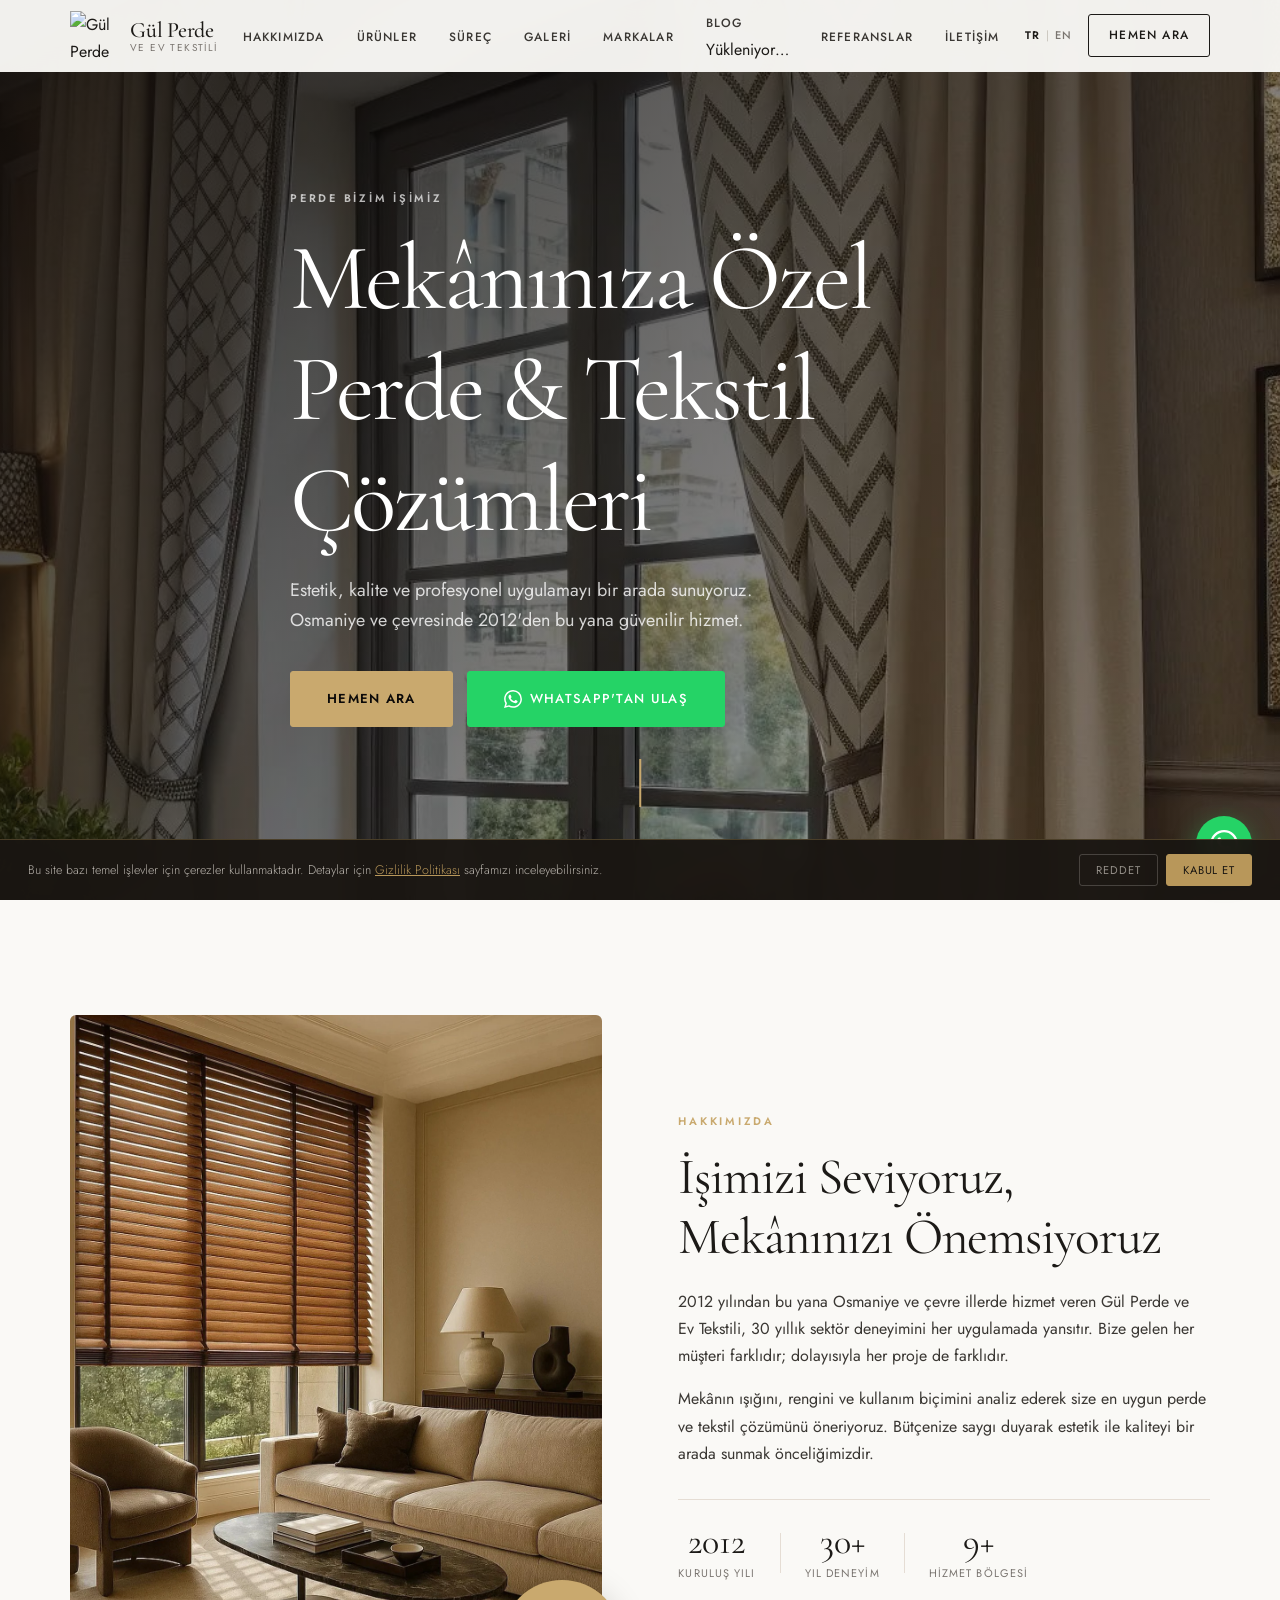
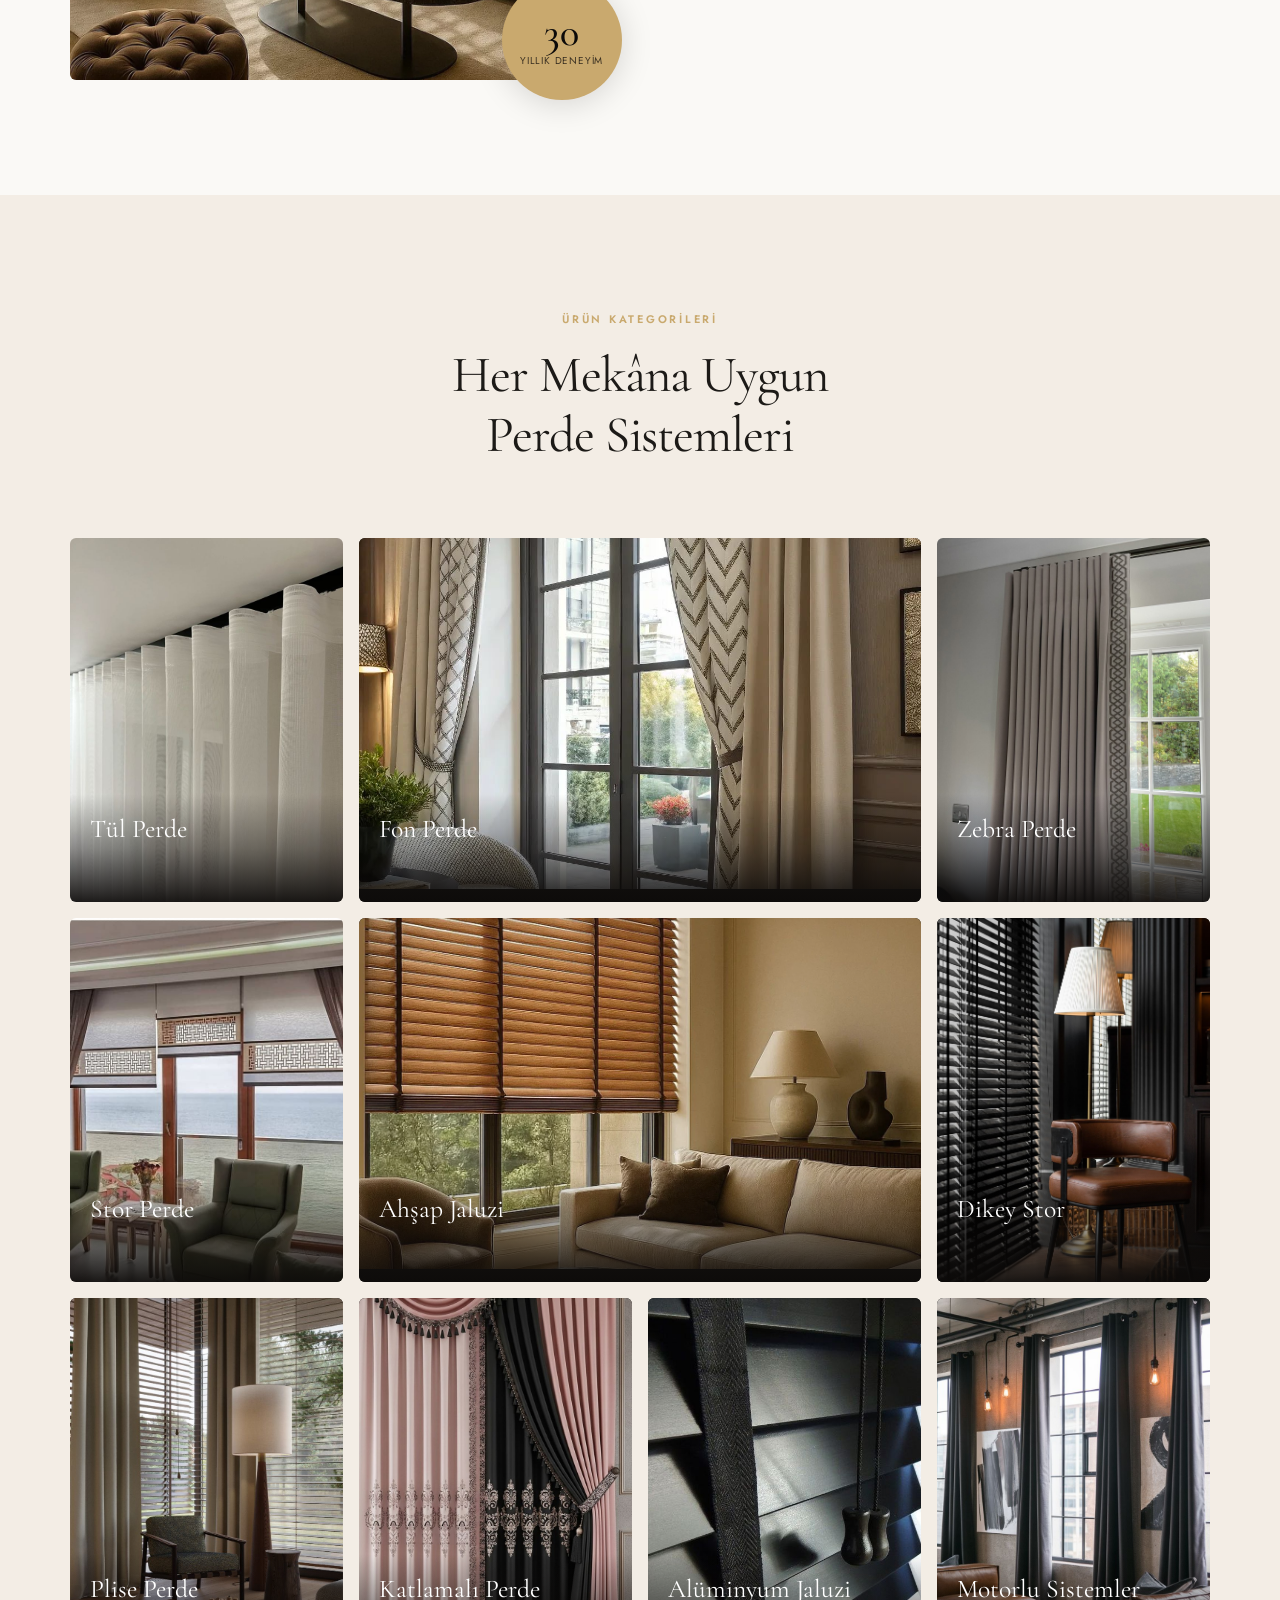
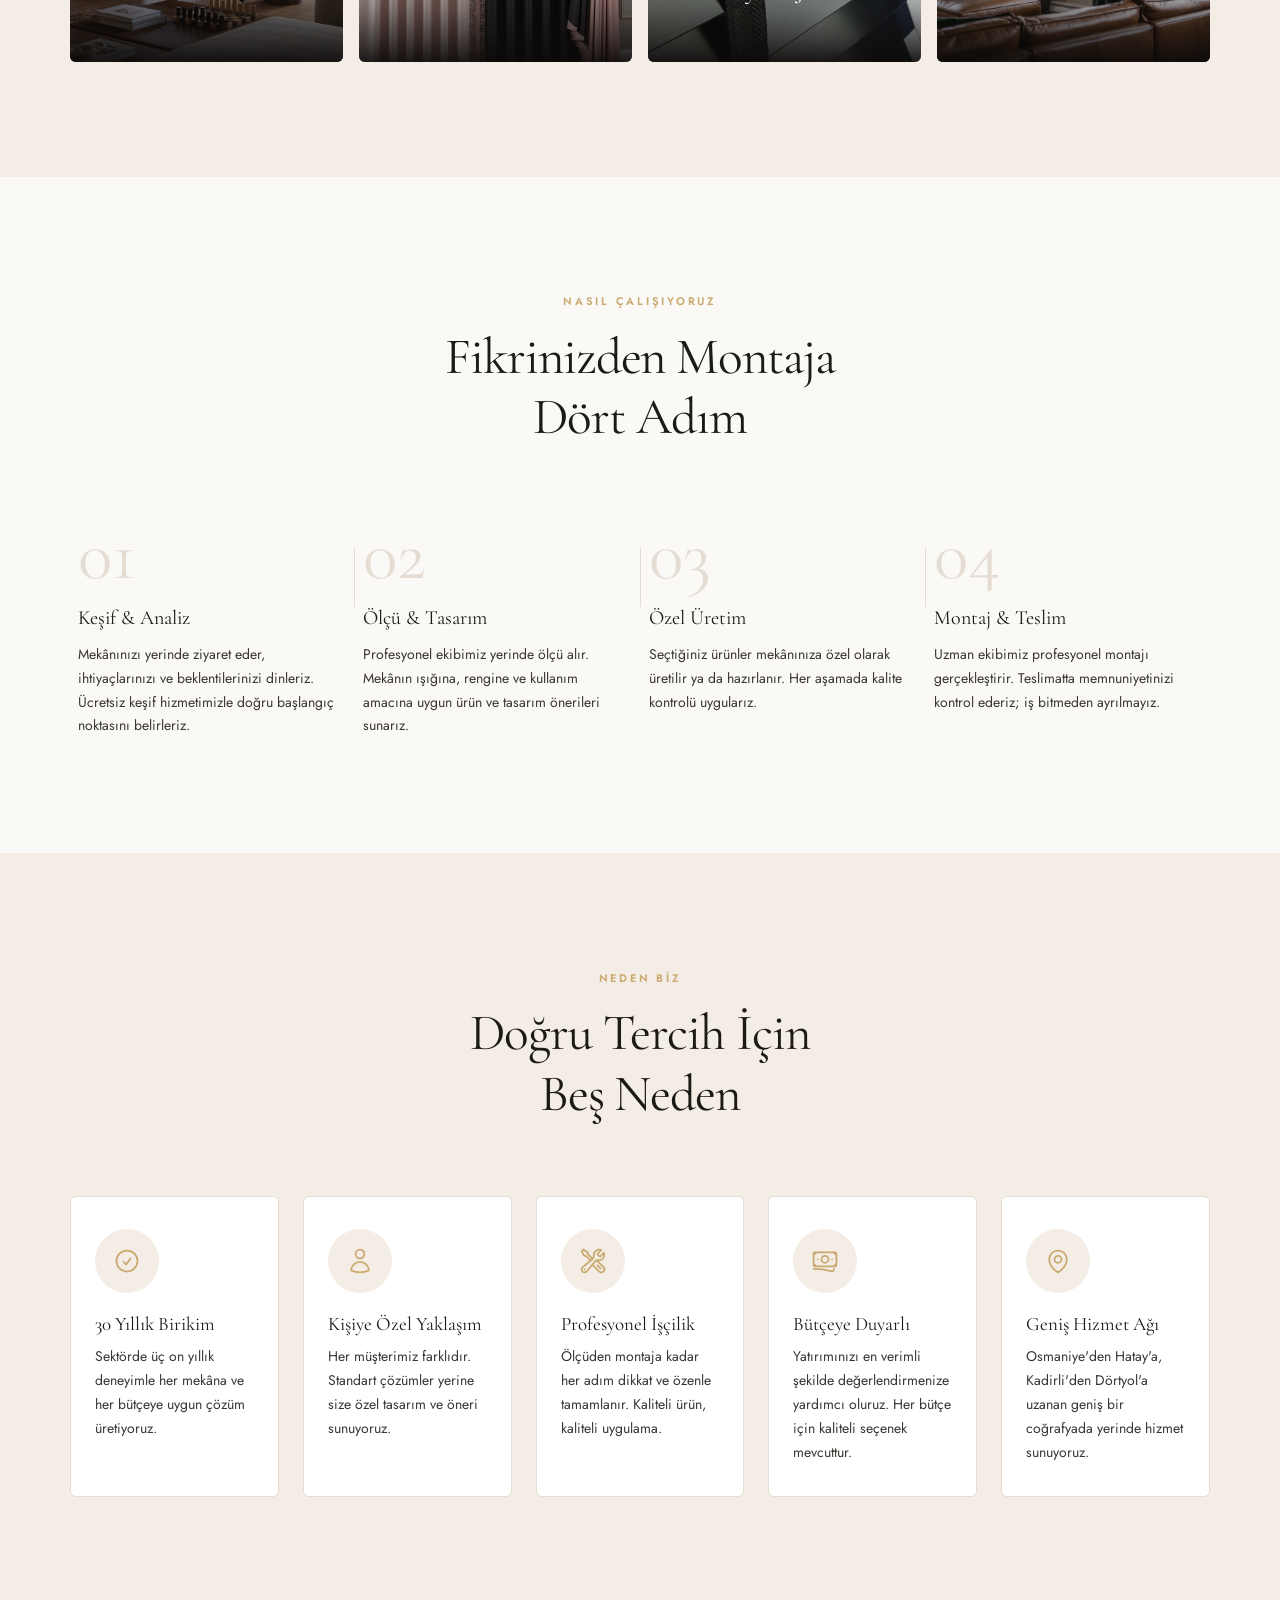
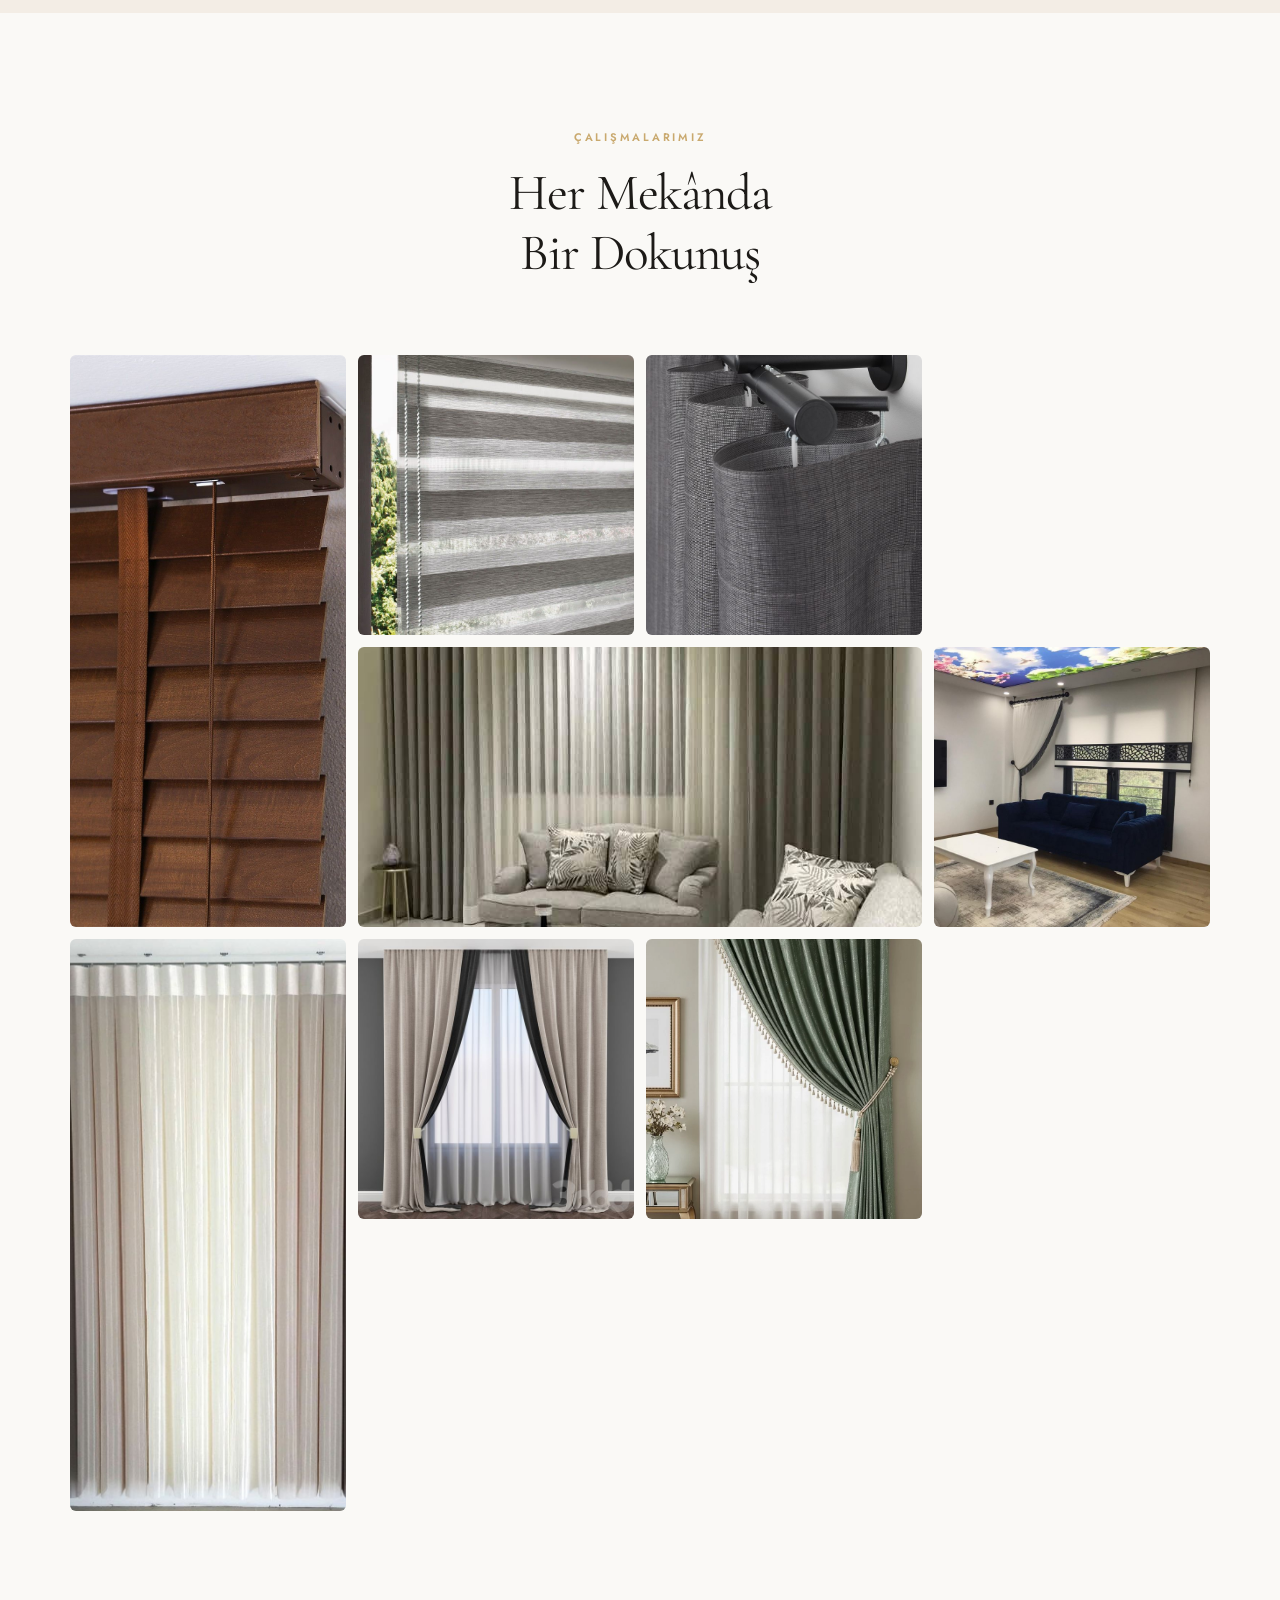
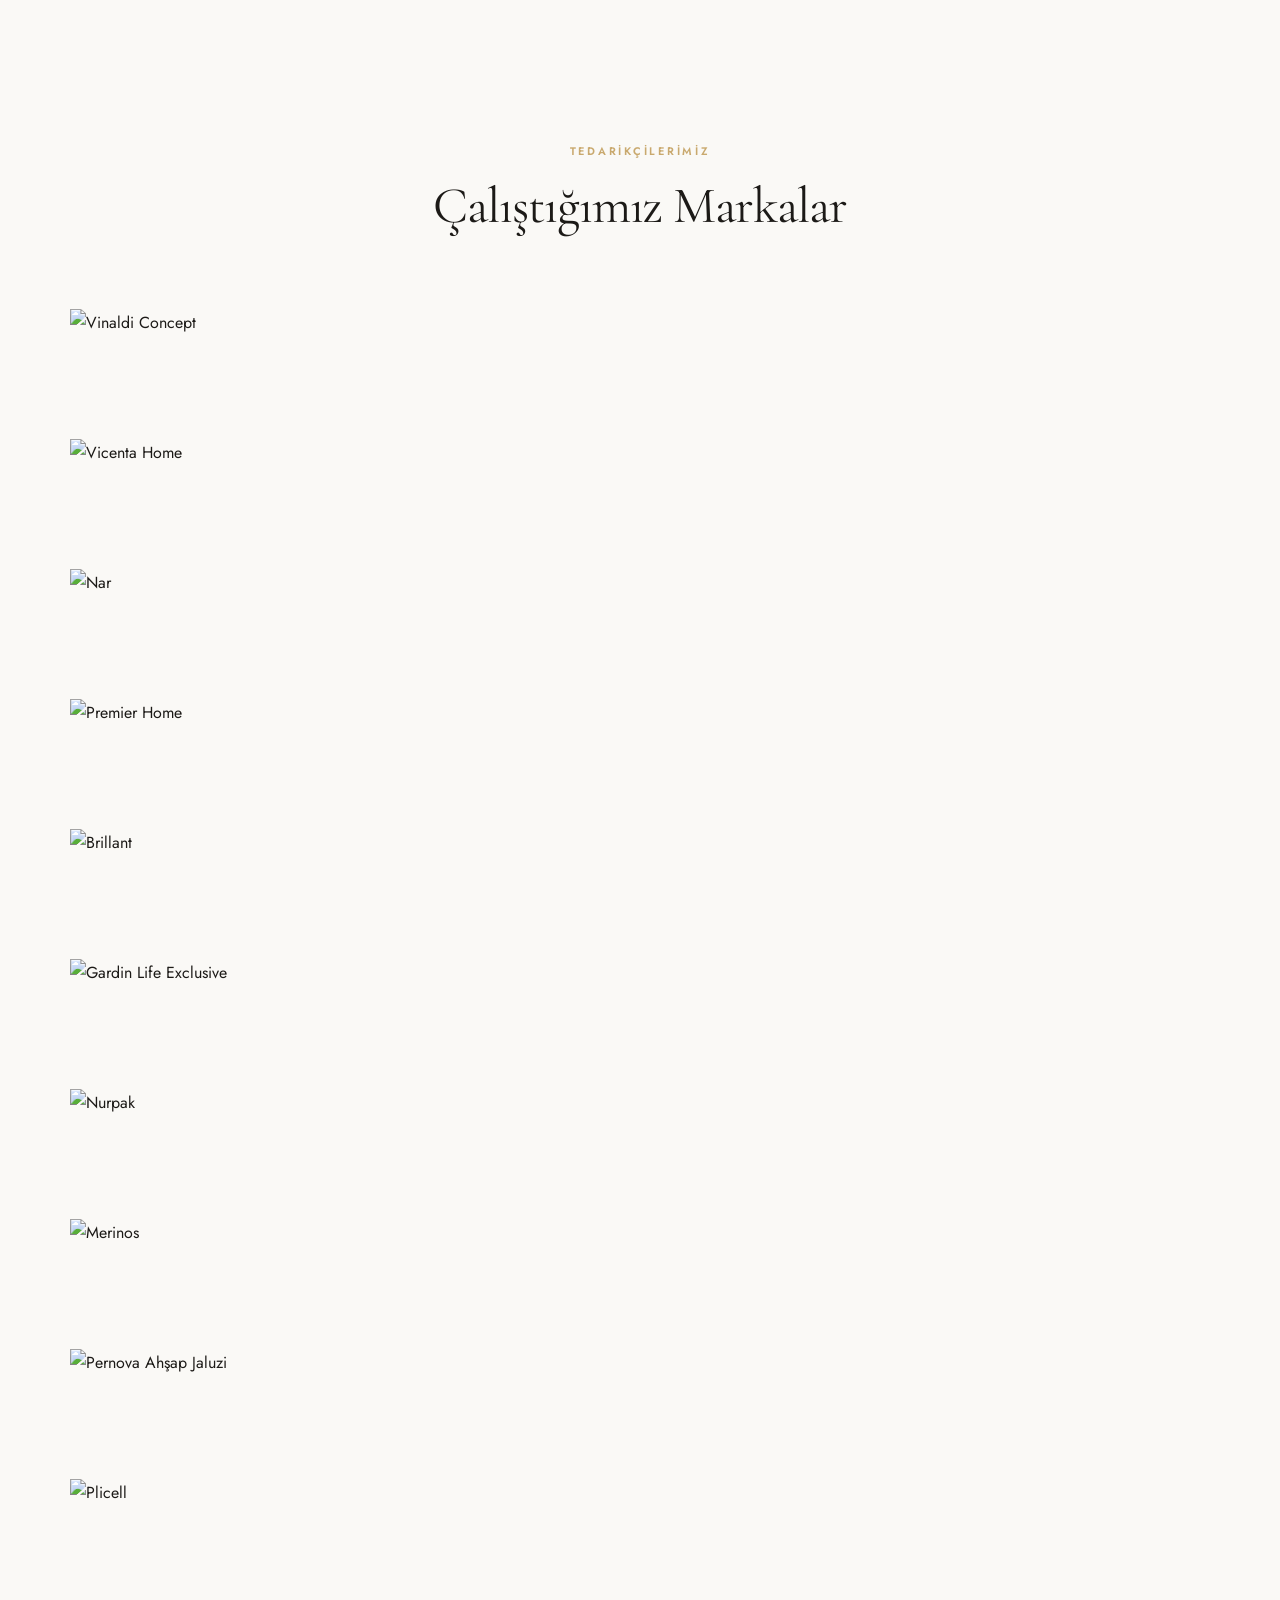
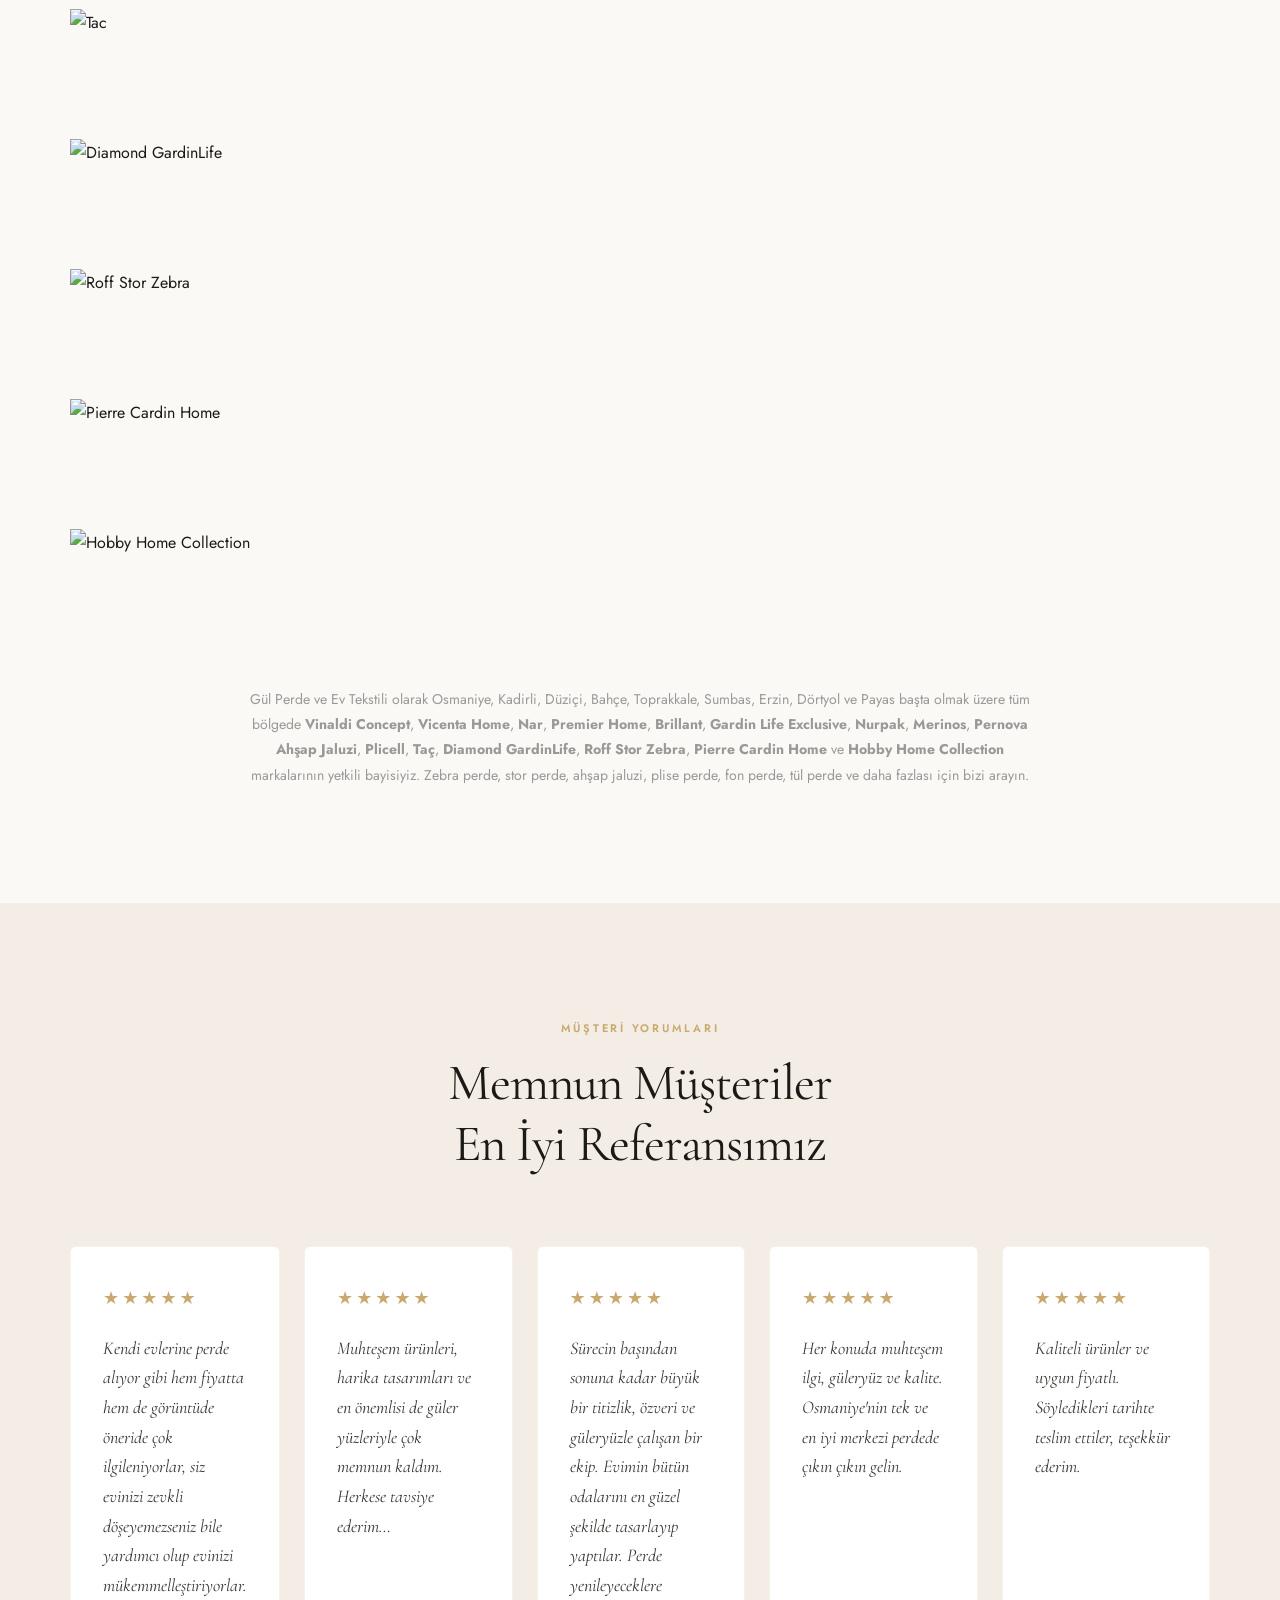
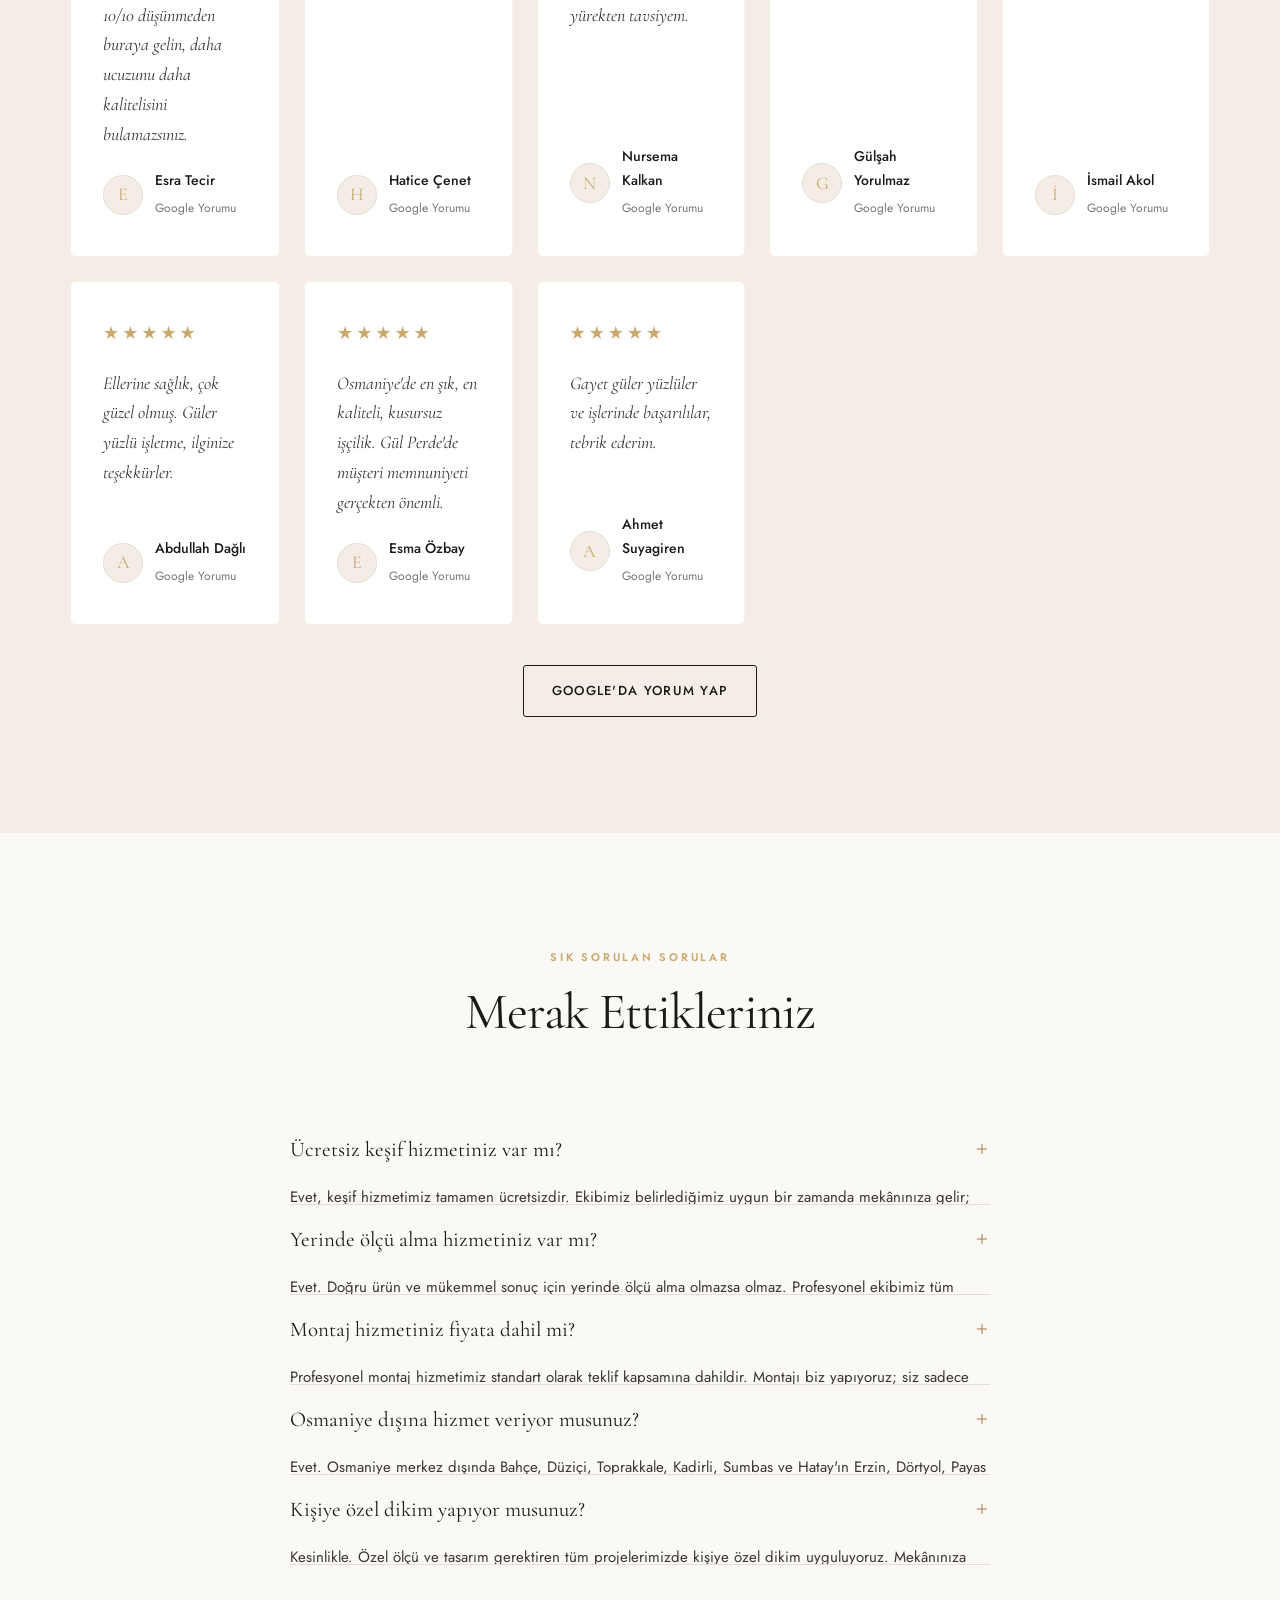
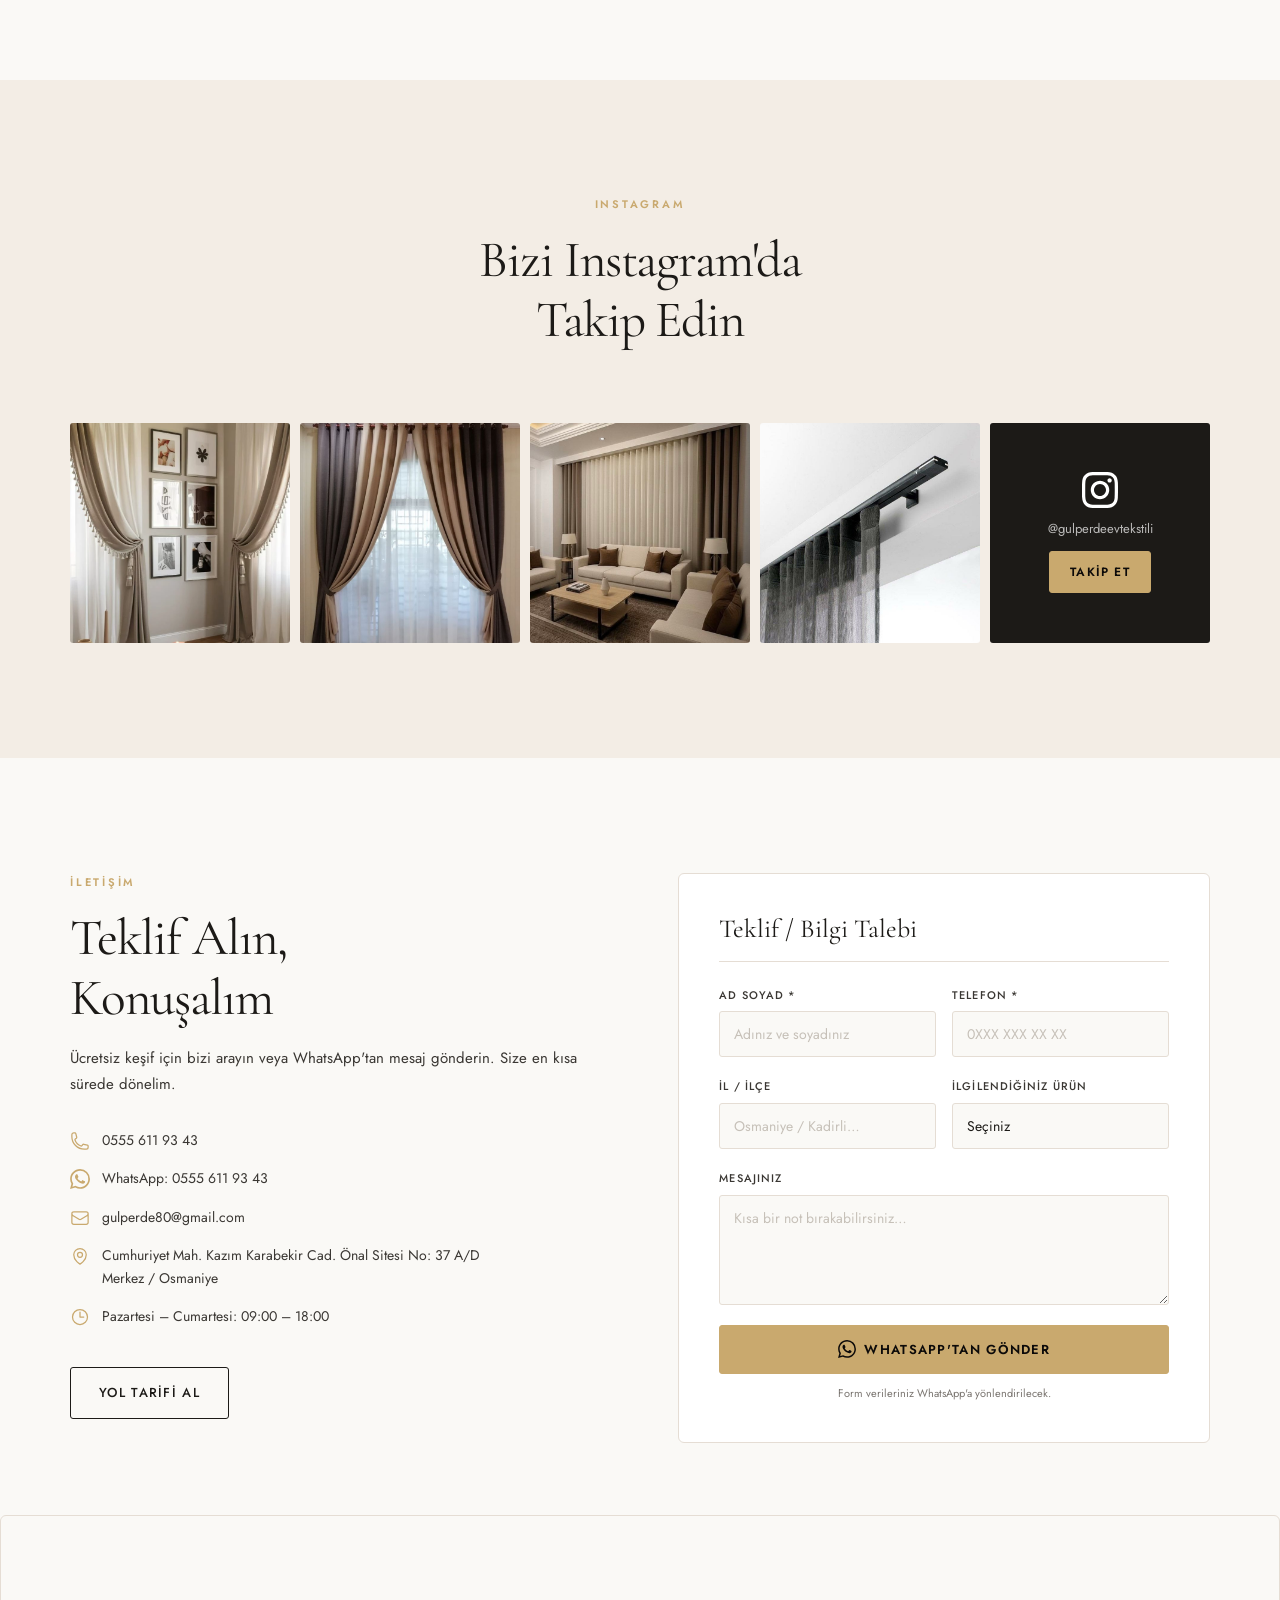
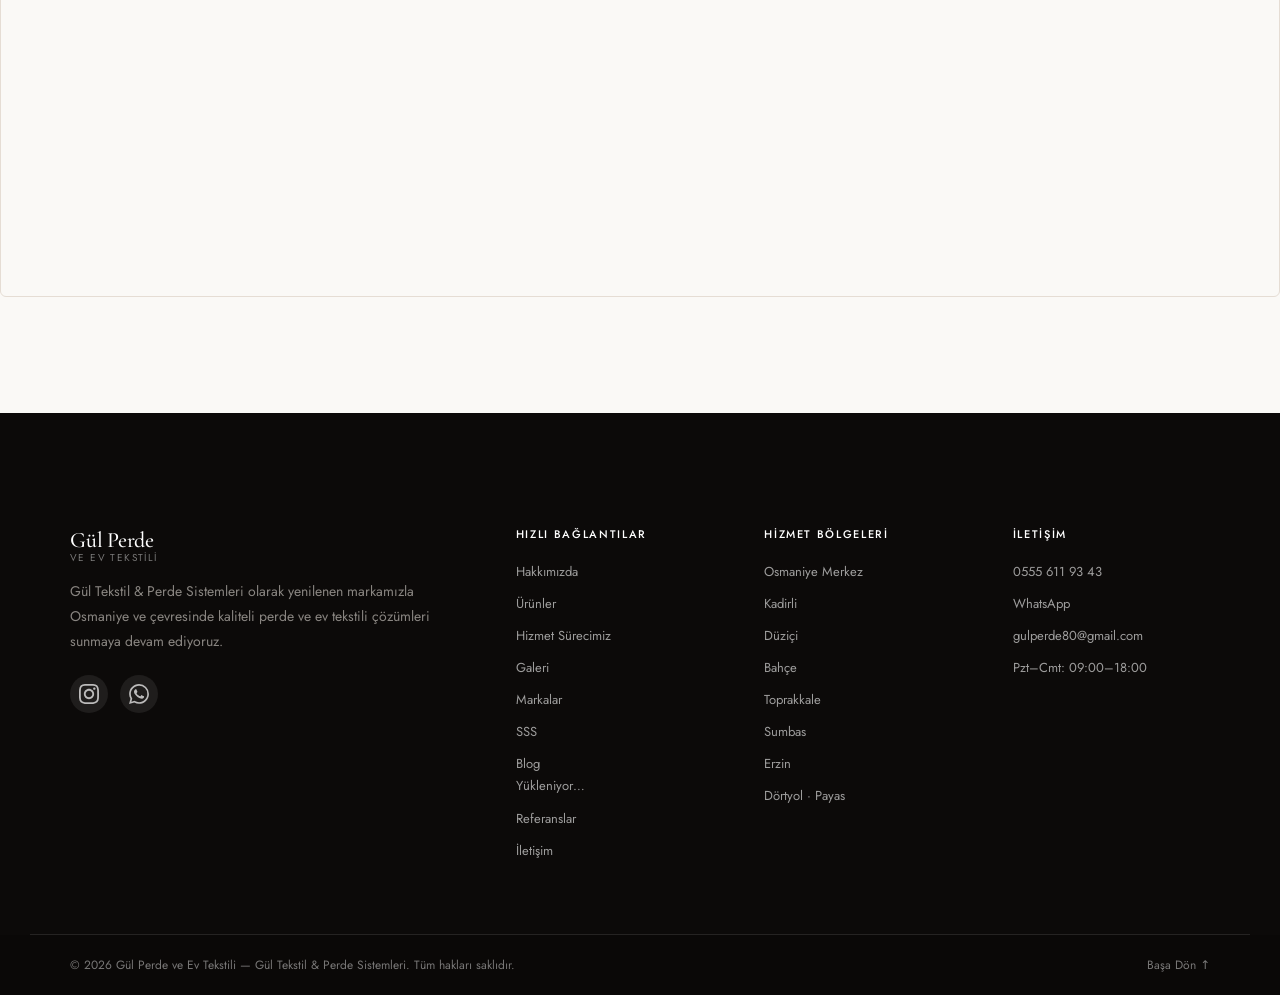
==== commit d3a5fa0b: "feat: ürünler bölümü 7'den 10 kategoriye genişletildi (jaluzi, dikey stor, plise, katlamalı, motorlu" ====
--- a/index-server.html
+++ b/index-server.html
@@ -222,6 +222,7 @@
 
     <div class="products-grid" data-reveal>
 
+      <!-- ROW 1 -->
       <article class="prod-card" style="--bg:url('images/hero-tul-perde.jpg')">
         <div class="prod-img"></div>
         <div class="prod-body">
@@ -241,11 +242,12 @@
       <article class="prod-card" style="--bg:url('images/zebra-stor-perde.jpg')">
         <div class="prod-img"></div>
         <div class="prod-body">
-          <h3 data-tr="Zebra Perde" data-en="Zebra Blinds">Zebra Perde</h3>
-          <p data-tr="Modern görünüm, pratik kullanım." data-en="Modern look, practical use.">Modern görünüm, pratik kullanım.</p>
+          <h3 data-tr="Zebra Perde" data-en="Day &amp; Night Blinds">Zebra Perde</h3>
+          <p data-tr="Işık ve mahremiyeti dengeler." data-en="Balances light and privacy.">Işık ve mahremiyeti dengeler.</p>
         </div>
       </article>
 
+      <!-- ROW 2 -->
       <article class="prod-card" style="--bg:url('images/rustik-stor-sistem.jpg')">
         <div class="prod-img"></div>
         <div class="prod-body">
@@ -257,24 +259,49 @@
       <article class="prod-card prod-card--lg" style="--bg:url('images/jaluzi-perde-salon.webp')">
         <div class="prod-img"></div>
         <div class="prod-body">
-          <h3 data-tr="Jaluzi Perde" data-en="Venetian Blinds">Jaluzi Perde</h3>
-          <p data-tr="Işık kontrolü ve mahremiyet bir arada." data-en="Light control and privacy together.">Işık kontrolü ve mahremiyet bir arada.</p>
+          <h3 data-tr="Ahşap Jaluzi" data-en="Wooden Blinds">Ahşap Jaluzi</h3>
+          <p data-tr="Doğal sıcaklık, zarif ışık kontrolü." data-en="Natural warmth, elegant light control.">Doğal sıcaklık, zarif ışık kontrolü.</p>
         </div>
       </article>
 
-      <article class="prod-card" style="--bg:url('images/fon-tul-kombin.jpg')">
+      <article class="prod-card" style="--bg:url('images/dikey-stor.jpg')">
         <div class="prod-img"></div>
         <div class="prod-body">
-          <h3 data-tr="Rustik Sistemler" data-en="Rustic Systems">Rustik Sistemler</h3>
-          <p data-tr="Doğal malzeme, özgün karakter." data-en="Natural materials, authentic character.">Doğal malzeme, özgün karakter.</p>
+          <h3 data-tr="Dikey Stor" data-en="Vertical Blinds">Dikey Stor</h3>
+          <p data-tr="Geniş pencereler için ideal çözüm." data-en="Ideal solution for large windows.">Geniş pencereler için ideal çözüm.</p>
         </div>
       </article>
 
-      <article class="prod-card" style="--bg:url('images/salon-fon-perde.jpg')">
+      <!-- ROW 3 -->
+      <article class="prod-card" style="--bg:url('images/plise-perde.jpg')">
         <div class="prod-img"></div>
         <div class="prod-body">
-          <h3 data-tr="Ev Tekstili" data-en="Home Textiles">Ev Tekstili</h3>
-          <p data-tr="Yastık, örtü ve tamamlayıcı aksesuarlar." data-en="Cushions, throws and complementary accessories.">Yastık, örtü ve tamamlayıcı aksesuarlar.</p>
+          <h3 data-tr="Plise Perde" data-en="Pleated Blinds">Plise Perde</h3>
+          <p data-tr="Hem şık hem yalıtımlı." data-en="Stylish and thermally insulating.">Hem şık hem yalıtımlı.</p>
+        </div>
+      </article>
+
+      <article class="prod-card" style="--bg:url('images/katlamali-perde.jpg')">
+        <div class="prod-img"></div>
+        <div class="prod-body">
+          <h3 data-tr="Katlamalı Perde" data-en="Roman Blinds">Katlamalı Perde</h3>
+          <p data-tr="Klasik şıklık, modern konfor." data-en="Classic elegance, modern comfort.">Klasik şıklık, modern konfor.</p>
+        </div>
+      </article>
+
+      <article class="prod-card" style="--bg:url('images/jaluzi-aluminyum.jpg')">
+        <div class="prod-img"></div>
+        <div class="prod-body">
+          <h3 data-tr="Alüminyum Jaluzi" data-en="Aluminium Blinds">Alüminyum Jaluzi</h3>
+          <p data-tr="Ofis ve işyerleri için dayanıklı çözüm." data-en="Durable solution for offices and workplaces.">Ofis ve işyerleri için dayanıklı çözüm.</p>
+        </div>
+      </article>
+
+      <article class="prod-card" style="--bg:url('images/motorlu-perde.jpg')">
+        <div class="prod-img"></div>
+        <div class="prod-body">
+          <h3 data-tr="Motorlu Sistemler" data-en="Motorised Systems">Motorlu Sistemler</h3>
+          <p data-tr="Akıllı ev ile tam uyumlu." data-en="Fully compatible with smart home.">Akıllı ev ile tam uyumlu.</p>
         </div>
       </article>
 
--- a/style.css
+++ b/style.css
@@ -1,4 +1,4 @@
-/* ============================================================
+﻿/* ============================================================
    GÜL PERDE VE EV TEKSTİLİ — style.css
    Tasarım: Rafine Atölye — Sıcak fildişi, antrasit, mat altın
    ============================================================ */
@@ -29,17 +29,34 @@
 
 /* ── CSS VARIABLES ──────────────────────────────────────── */
 :root {
-  /* Palette */
-  --ivory:        #FAF8F4;
-  --warm:         #F2ECE3;
+  /* Light Palette */
+  --ivory:        #FAF9F6;
+  --warm:         #F3EDE5;
   --white:        #FFFFFF;
+
+  /* Dark Palette — Obsidian & Champagne */
+  --obsidian:     #0C0A09;
+  --deep:         #16130F;
+  --warm-dark:    #211D18;
+
+  /* Text */
   --charcoal:     #1C1A17;
   --charcoal-2:   #3A3733;
   --gray-mid:     #7A7570;
   --gray-light:   #C6C0B8;
   --border:       #E5DDD4;
-  --gold:         #A87C45;
-  --gold-hover:   #8F6835;
+  --border-dark:  rgba(201,169,110,0.18);
+
+  /* Champagne Gold */
+  --gold:         #C9A96E;
+  --gold-hover:   #B08A50;
+  --champagne-lt: #E8D5B0;
+
+  /* Text on dark */
+  --text-on-dark:     #F0EBE3;
+  --text-on-dark-mid: #A89E92;
+
+  /* WhatsApp */
   --green-wa:     #25D366;
   --green-wa-hov: #1da851;
 
@@ -59,8 +76,8 @@
   /* Misc */
   --radius:    3px;
   --radius-md: 6px;
-  --shadow:    0 4px 32px rgba(28,26,23,.08);
-  --shadow-lg: 0 12px 48px rgba(28,26,23,.13);
+  --shadow:    0 4px 32px rgba(12,10,9,.15);
+  --shadow-lg: 0 12px 48px rgba(12,10,9,.25);
   --hdr-h:     72px;
 }
 
@@ -72,8 +89,8 @@
   color: var(--charcoal);
 }
 
-h1 { font-size: clamp(40px, 6vw, 72px); letter-spacing: -.02em; }
-h2 { font-size: clamp(32px, 4vw, 52px); letter-spacing: -.01em; }
+h1 { font-size: clamp(40px, 6vw, 80px); letter-spacing: -.03em; }
+h2 { font-size: clamp(32px, 4vw, 58px); letter-spacing: -.02em; }
 h3 { font-size: clamp(22px, 2.5vw, 30px); }
 
 p { color: var(--charcoal-2); }
@@ -81,12 +98,12 @@
 .eyebrow {
   font-family: var(--font-body);
   font-size: 11px;
-  font-weight: 500;
-  letter-spacing: .2em;
+  font-weight: 600;
+  letter-spacing: .25em;
   text-transform: uppercase;
   color: var(--gold);
   display: block;
-  margin-bottom: 14px;
+  margin-bottom: 16px;
 }
 
 /* ── LAYOUT ─────────────────────────────────────────────── */
@@ -125,25 +142,36 @@
 .btn:active { transform: translateY(1px); }
 
 .btn-primary {
-  background: var(--charcoal);
-  color: var(--white);
-  border: 1.5px solid var(--charcoal);
+  background: var(--gold);
+  color: #0C0A09;
+  border: 1.5px solid var(--gold);
+  font-weight: 600;
 }
 .btn-primary:hover {
-  background: var(--charcoal-2);
-  color: var(--white);
-  border-color: var(--charcoal-2);
-  box-shadow: 0 6px 24px rgba(28,26,23,.18);
+  background: var(--gold-hover);
+  color: #0C0A09;
+  border-color: var(--gold-hover);
+  box-shadow: 0 6px 28px rgba(201,169,110,.35);
 }
 
 .btn-outline {
   background: transparent;
   color: var(--charcoal);
-  border: 1.5px solid var(--charcoal);
+  border: 1.5px solid currentColor;
 }
 .btn-outline:hover {
   background: var(--charcoal);
   color: var(--white);
+  border-color: var(--charcoal);
+}
+.hero .btn-outline {
+  color: var(--white);
+  border-color: rgba(255,255,255,.55);
+}
+.hero .btn-outline:hover {
+  background: rgba(255,255,255,.15);
+  border-color: var(--gold);
+  color: var(--gold);
 }
 
 .btn-wa {
@@ -175,7 +203,7 @@
   top: 0; left: 0; right: 0;
   height: var(--hdr-h);
   z-index: 900;
-  background: rgba(250,248,244,.92);
+  background: rgba(250,249,246,.96);
   backdrop-filter: blur(16px);
   -webkit-backdrop-filter: blur(16px);
   border-bottom: 1px solid transparent;
@@ -195,7 +223,15 @@
 }
 
 /* Logo */
-.logo { display: flex; align-items: center; gap: 0; flex-shrink: 0; }
+.logo { display: flex; align-items: center; gap: 10px; flex-shrink: 0; text-decoration: none; }
+.logo-icon {
+  height: 44px;
+  width: 44px;
+  object-fit: contain;
+  flex-shrink: 0;
+  transition: opacity .2s;
+}
+.logo:hover .logo-icon { opacity: .8; }
 .logo-text { display: flex; flex-direction: column; line-height: 1.1; }
 .logo-main {
   font-family: var(--font-display);
@@ -203,6 +239,7 @@
   font-weight: 500;
   letter-spacing: -.01em;
   color: var(--charcoal);
+  transition: color .2s;
 }
 .logo-sub {
   font-family: var(--font-body);
@@ -336,9 +373,9 @@
   inset: 0;
   background: linear-gradient(
     135deg,
-    rgba(28,26,23,.72) 0%,
-    rgba(28,26,23,.40) 60%,
-    rgba(28,26,23,.20) 100%
+    rgba(12,10,9,.85) 0%,
+    rgba(12,10,9,.55) 55%,
+    rgba(12,10,9,.25) 100%
   );
 }
 
@@ -359,7 +396,7 @@
 
 .hero-title {
   color: var(--white);
-  font-size: clamp(44px, 7vw, 82px);
+  font-size: clamp(48px, 7.5vw, 94px);
   margin-bottom: 20px;
   letter-spacing: -.03em;
 }
@@ -387,7 +424,7 @@
   display: block;
   width: 1.5px;
   height: 48px;
-  background: rgba(255,255,255,.4);
+  background: var(--gold);
   animation: scrollDrop 2s ease-in-out infinite;
 }
 @keyframes scrollDrop {
@@ -419,9 +456,9 @@
   position: absolute;
   bottom: -20px;
   right: -20px;
-  width: 110px;
-  height: 110px;
-  background: var(--charcoal);
+  width: 120px;
+  height: 120px;
+  background: var(--gold);
   color: var(--white);
   border-radius: 50%;
   display: flex;
@@ -434,15 +471,16 @@
 }
 .badge-num {
   font-family: var(--font-display);
-  font-size: 36px;
+  font-size: 40px;
   line-height: 1;
-  color: var(--gold);
+  color: #0C0A09;
+  font-weight: 500;
 }
 .badge-txt {
   font-size: 10px;
   letter-spacing: .08em;
   text-transform: uppercase;
-  color: rgba(255,255,255,.7);
+  color: rgba(12,10,9,.75);
   line-height: 1.3;
 }
 
@@ -509,22 +547,42 @@
 }
 .prod-card--lg .prod-img { aspect-ratio: 16/10; }
 
-.prod-card:hover .prod-img { transform: scale(1.05); }
+.prod-card:hover .prod-img { transform: scale(1.07); }
+.prod-card::after {
+  content: '';
+  position: absolute;
+  inset: 0;
+  border: 2px solid transparent;
+  border-radius: var(--radius-md);
+  transition: border-color .4s;
+  pointer-events: none;
+}
+.prod-card:hover::after { border-color: var(--gold); }
 
 .prod-body {
   position: absolute;
   bottom: 0; left: 0; right: 0;
   padding: 20px;
-  background: linear-gradient(to top, rgba(28,26,23,.85) 0%, transparent 100%);
+  background: linear-gradient(to top, rgba(12,10,9,.92) 0%, rgba(12,10,9,.4) 50%, transparent 100%);
   color: var(--white);
   transition: padding .3s var(--ease-out);
 }
 .prod-body h3 {
   font-family: var(--font-display);
-  font-size: clamp(18px, 2vw, 24px);
+  font-size: clamp(18px, 2vw, 26px);
   color: var(--white);
-  margin-bottom: 4px;
-}
+  margin-bottom: 8px;
+}
+.prod-body h3::after {
+  content: '';
+  display: block;
+  width: 0;
+  height: 1.5px;
+  background: var(--gold);
+  margin-top: 6px;
+  transition: width .4s var(--ease-out);
+}
+.prod-card:hover .prod-body h3::after { width: 36px; }
 .prod-body p {
   font-size: 13px;
   color: rgba(255,255,255,.7);
@@ -547,7 +605,7 @@
 
 .step-num {
   font-family: var(--font-display);
-  font-size: 52px;
+  font-size: 72px;
   color: var(--border);
   line-height: 1;
   margin-bottom: 16px;
@@ -594,8 +652,8 @@
 }
 
 .why-icon {
-  width: 52px;
-  height: 52px;
+  width: 64px;
+  height: 64px;
   border-radius: 50%;
   background: var(--warm);
   display: flex;
@@ -612,7 +670,7 @@
 .gallery-grid {
   display: grid;
   grid-template-columns: repeat(4, 1fr);
-  grid-template-rows: repeat(2, 260px);
+  grid-auto-rows: 280px;
   gap: 12px;
 }
 
@@ -625,7 +683,19 @@
   transition: transform .5s var(--ease-out), filter .3s;
   cursor: pointer;
 }
-.gal-item:hover { transform: scale(1.02); filter: brightness(1.06); }
+.gal-item:hover { transform: scale(1.03); filter: brightness(1.1); }
+.gal-item {
+  position: relative;
+}
+.gal-item::after {
+  content: '';
+  position: absolute;
+  inset: 0;
+  border: 0px solid var(--gold);
+  transition: border-width .3s, opacity .3s;
+  opacity: 0;
+}
+.gal-item:hover::after { border-width: 2px; opacity: 1; }
 
 .gal-tall { grid-row: span 2; }
 .gal-wide { grid-column: span 2; }
@@ -639,7 +709,7 @@
 }
 
 .review-card {
-  padding: 32px 28px;
+  padding: 36px 32px;
   background: var(--white);
   border: 1px solid var(--border);
   border-radius: var(--radius-md);
@@ -654,7 +724,7 @@
 
 blockquote {
   font-family: var(--font-display);
-  font-size: 17px;
+  font-size: 18px;
   font-style: italic;
   line-height: 1.65;
   color: var(--charcoal-2);
@@ -903,9 +973,17 @@
 
 .footer-brand p {
   font-size: 14px;
-  line-height: 1.75;
-  color: rgba(255,255,255,.6);
+  line-height: 1.8;
+  color: rgba(240,235,227,.55);
   margin: 16px 0 20px;
+}
+.footer-gold-line {
+  display: block;
+  width: 36px;
+  height: 1.5px;
+  background: var(--gold);
+  margin: 20px 0;
+  opacity: .6;
 }
 
 .footer-social {
@@ -1051,3 +1129,94 @@
   .hero-ctas .btn { justify-content: center; }
   .products-grid { grid-template-columns: 1fr; }
 }
+
+/* ── DARK SECTIONS — Obsidian & Champagne ─────────── */
+.bg-dark     { background: var(--deep); }
+.bg-obsidian { background: var(--obsidian); }
+.bg-dark-warm{ background: var(--warm-dark); }
+
+.bg-dark h1,.bg-dark h2,.bg-dark h3,.bg-dark h4,
+.bg-obsidian h1,.bg-obsidian h2,.bg-obsidian h3,.bg-obsidian h4,
+.bg-dark-warm h1,.bg-dark-warm h2,.bg-dark-warm h3,.bg-dark-warm h4 { color: var(--text-on-dark); }
+
+.bg-dark p,.bg-obsidian p,.bg-dark-warm p { color: var(--text-on-dark-mid); }
+
+.bg-dark .eyebrow,.bg-obsidian .eyebrow,.bg-dark-warm .eyebrow { color: var(--gold); }
+
+.bg-dark .section-header h2,
+.bg-obsidian .section-header h2,
+.bg-dark-warm .section-header h2 { color: var(--text-on-dark); }
+
+.bg-dark .prod-card { border: 1px solid rgba(201,169,110,.1); }
+
+.bg-dark .step-num,.bg-dark-warm .step-num { color: rgba(201,169,110,.18); }
+.bg-dark .process-step:hover .step-num,
+.bg-dark-warm .process-step:hover .step-num { color: var(--gold); }
+.bg-dark .step-connector,.bg-dark-warm .step-connector { background: rgba(201,169,110,.15); }
+.bg-dark .process-step h3,.bg-dark-warm .process-step h3 { color: var(--text-on-dark); }
+
+.bg-dark-warm .why-card { background: rgba(255,255,255,.04); border-color: var(--border-dark); }
+.bg-dark-warm .why-card:hover {
+  border-color: var(--gold);
+  background: rgba(201,169,110,.07);
+  box-shadow: 0 8px 40px rgba(0,0,0,.4);
+  transform: translateY(-4px);
+}
+.bg-dark-warm .why-card h3 { color: var(--text-on-dark); }
+.bg-dark-warm .why-card p  { color: var(--text-on-dark-mid); }
+.bg-dark-warm .why-icon { background: rgba(201,169,110,.12); color: var(--gold); }
+
+.bg-obsidian .gal-item { border: 1px solid rgba(201,169,110,.06); }
+
+.review-card { border-color: rgba(201,169,110,.15); }
+.review-card:hover { border-color: var(--gold); box-shadow: 0 8px 32px rgba(201,169,110,.12); }
+.stars { color: var(--gold); letter-spacing: 3px; }
+
+.bg-dark .insta-cta-cell { background: var(--warm-dark); border: 1px solid var(--border-dark); }
+
+.site-footer { background: var(--obsidian); }
+.footer-social a:hover { background: var(--gold); }
+.footer-col a:hover { color: var(--gold); }
+
+.section-divider {
+  display: block;
+  width: 48px;
+  height: 1.5px;
+  background: var(--gold);
+  margin: 0 auto 16px;
+}
+
+/* 10 yorum grid */
+@media (min-width: 861px) {
+  .reviews-grid { grid-template-columns: repeat(5, 1fr); }
+}
+@media (max-width: 860px) {
+  .reviews-grid { grid-template-columns: repeat(2, 1fr); }
+}
+@media (max-width: 640px) {
+  .reviews-grid { grid-template-columns: 1fr; }
+}
+
+
+/* ── LOGO IMG ────────────────────────────────────────────── */
+.logo-img {
+  display: block;
+  height: 56px;
+  width: auto;
+  object-fit: contain;
+  transition: opacity .2s;
+}
+.logo:hover .logo-img {
+  display: block;
+  height: 56px;
+  width: auto;
+  object-fit: contain;
+  transition: opacity .2s;
+}
+
+.footer-logo-img {
+  height: 72px;
+  opacity: .85;
+  filter: brightness(0) invert(1);  /* footer koyu bg'da beyaz logo */
+}
+
